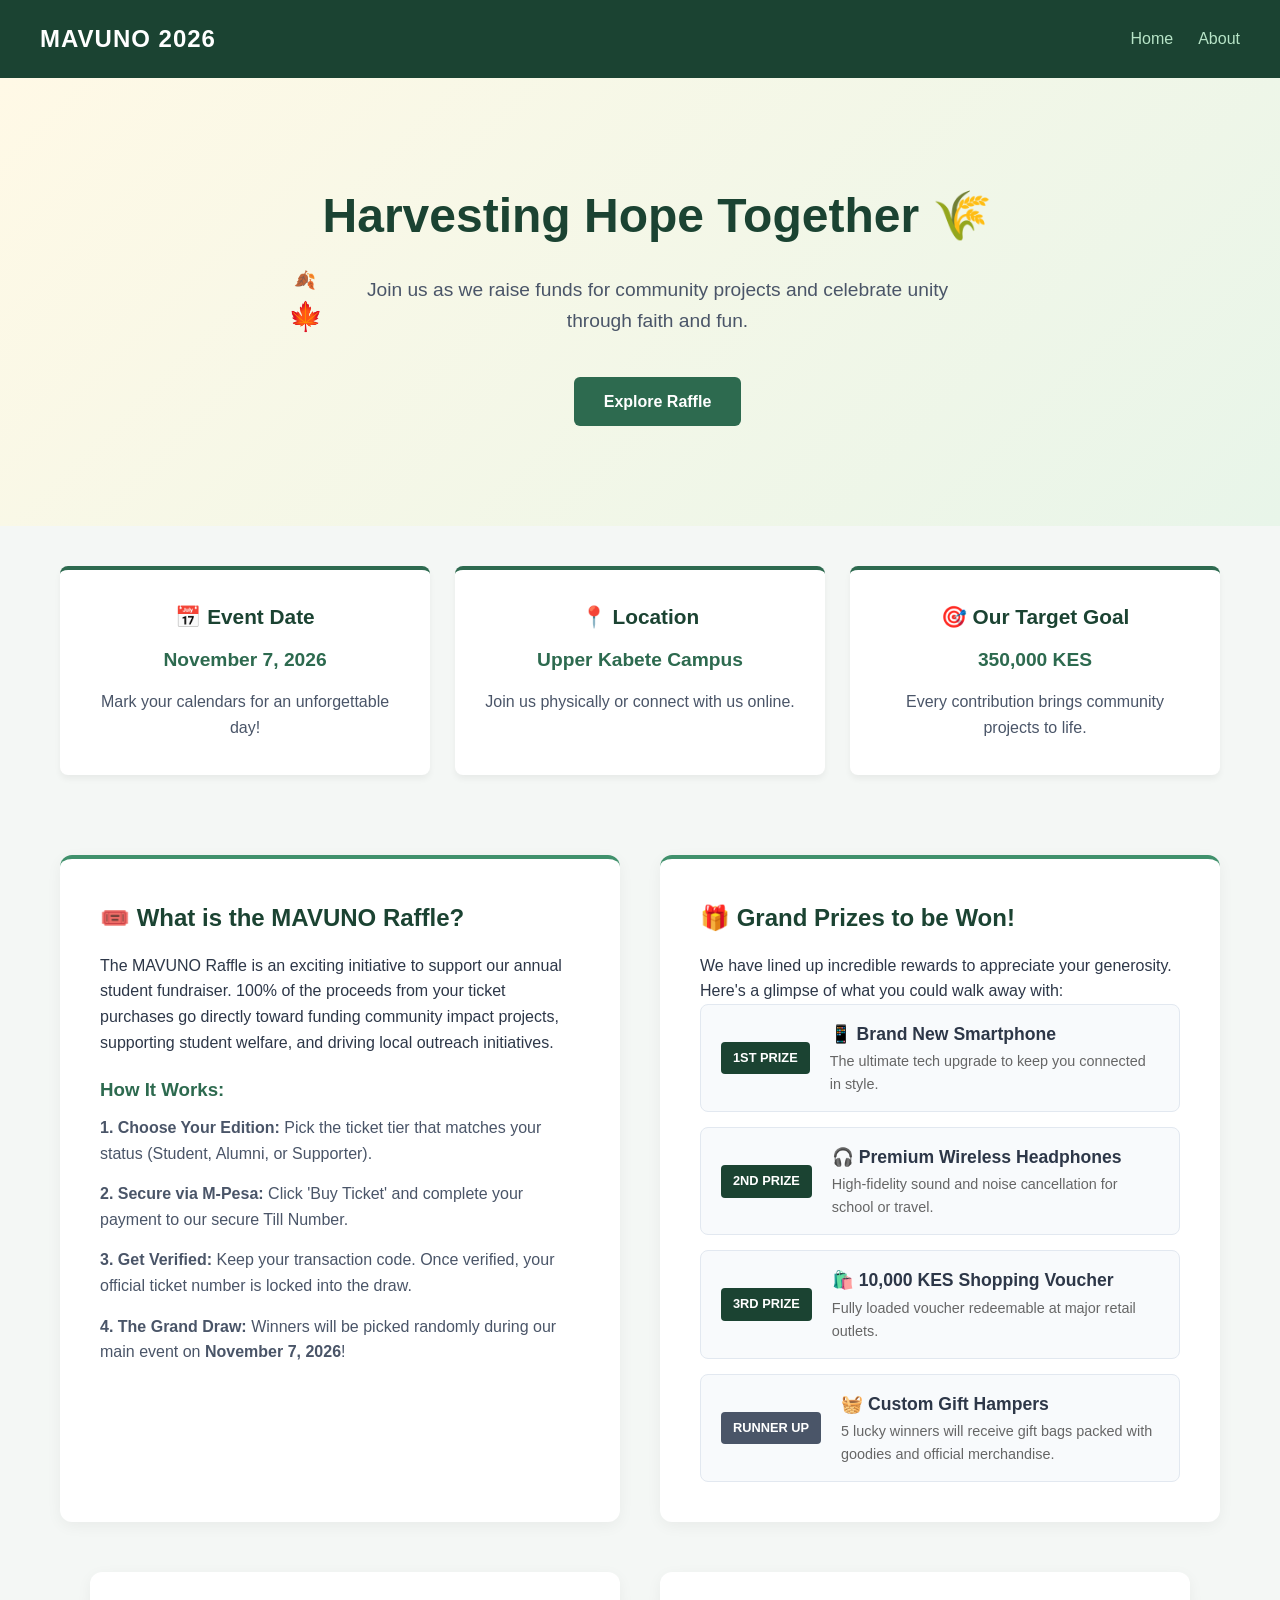
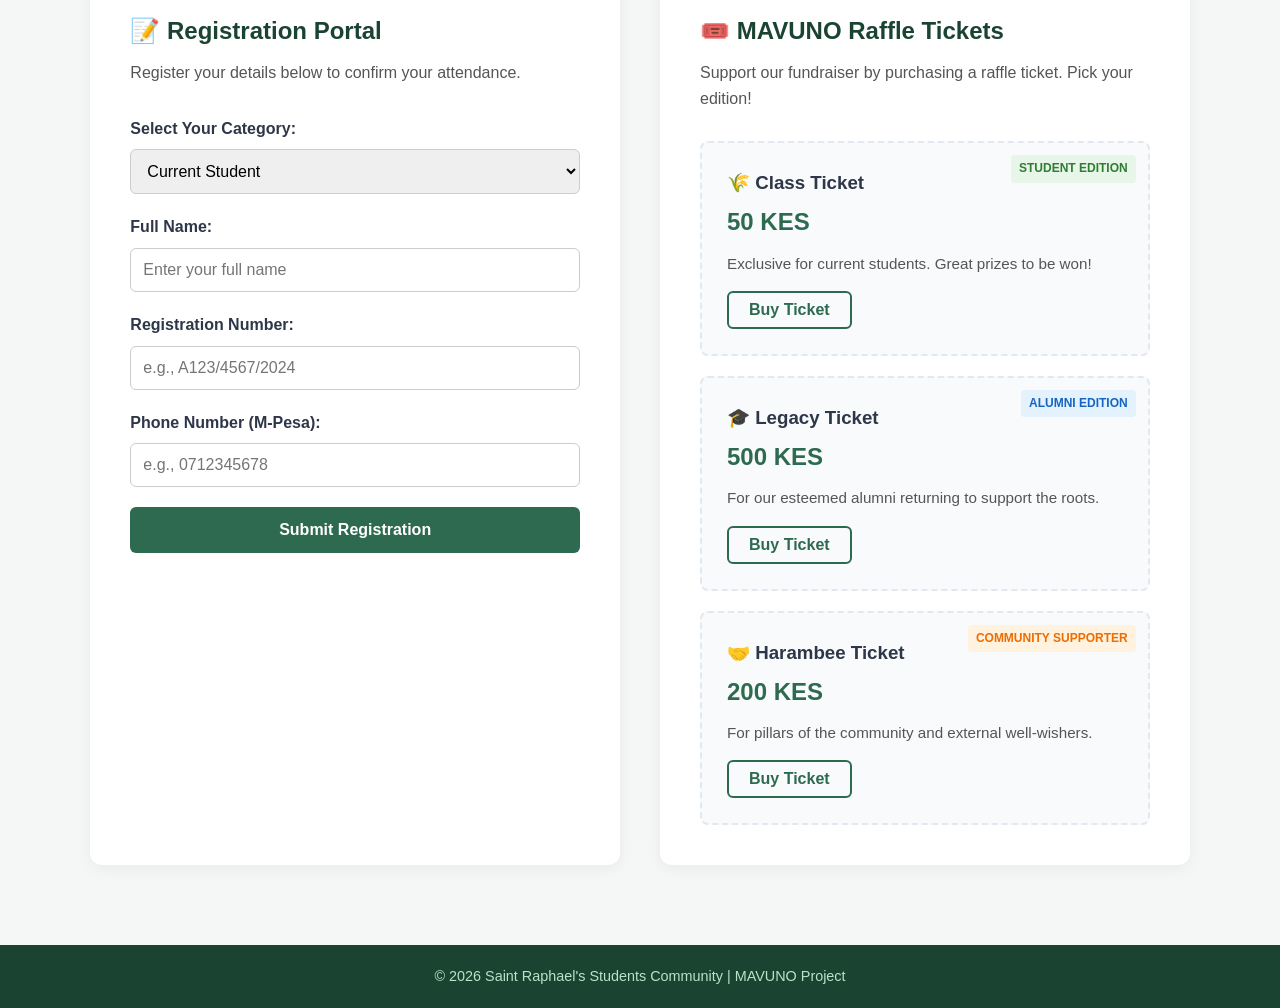
==== index.html @ 83f935a0 "Add files via upload" ====
<!DOCTYPE html>
<html lang="en">
<head>
    <meta charset="UTF-8">
    <meta name="viewport" content="width=device-width, initial-scale=1.0">
    <title>MAVUNO Fundraiser 2026</title>
    
    <style>
        * {
            margin: 0;
            padding: 0;
            box-sizing: border-box;
        }

        body {
            font-family: 'Segoe UI', Arial, sans-serif;
            background-color: #f4f7f5;
            color: #2d3748;
            line-height: 1.6;
            display: flex;
            flex-direction: column;
            min-height: 100vh;
        }

        header {
            background-color: #1b4332; /* Deep Forest Green */
            padding: 20px;
            box-shadow: 0 2px 10px rgba(0, 0, 0, 0.1);
        }

        .nav-container {
            max-width: 1200px;
            margin: 0 auto;
            display: flex;
            justify-content: space-between;
            align-items: center;
        }

        .logo {
            color: #ffffff;
            font-size: 1.5rem;
            font-weight: 700;
            letter-spacing: 1px;
        }

        nav ul {
            display: flex;
            list-style: none;
            gap: 25px;
        }

        nav ul li a {
            color: #b7e4c7;
            text-decoration: none;
            font-weight: 500;
        }

        nav ul li a:hover {
            color: #ffffff;
        }

        .hero {
            flex: 1;
            display: flex;
            align-items: center;
            justify-content: center;
            text-align: center;
            padding: 100px 20px;
            position: relative;
            background: linear-gradient(135deg, #fff9e6 0%, #e8f5e9 100%);
}
        
        @keyframes gradientMove {
    0% {
        background-position: 0% 50%;
    }
    50% {
        background-position: 100% 50%;
    }
    100% {
        background-position: 0% 50%;
    }
}

        .hero-content h1 {
            font-size: 3rem;
            color: #1b4332;
            margin-bottom: 20px;
            font-weight: 800;
        }

        .hero-content p {
            font-size: 1.2rem;
            color: #4a5568;
            max-width: 650px;
            margin: 0 auto 40px auto;
        }

        .btn {
            display: inline-block;
            padding: 12px 30px;
            font-size: 1rem;
            font-weight: 600;
            text-decoration: none;
            border-radius: 6px;
            background-color: #2d6a4f;
            color: #ffffff;
            transition: all 0.3s ease;
        }

        .btn:hover {
            background-color: #1b4332;
            transform: translateY(-2px);
        }

        footer {
            background-color: #1b4332;
            color: #b7e4c7;
            text-align: center;
            padding: 20px;
            font-size: 0.9rem;
        }
        /* ==========================================================================
           Event Info Grid Styling
           ========================================================================== */
        .info-grid {
            max-width: 1200px;
            margin: 40px auto 80px auto;
            display: grid;
            grid-template-columns: repeat(auto-fit, minmax(280px, 1fr));
            gap: 25px;
            padding: 0 20px;
        }

        .card {
            background-color: #ffffff;
            padding: 30px;
            border-radius: 8px;
            box-shadow: 0 4px 6px rgba(0, 0, 0, 0.05);
            text-align: center;
            border-top: 4px solid #2d6a4f;
            transition: transform 0.3s ease;
        }

        .card:hover {
            transform: translateY(-5px);
        }

        .card h3 {
            color: #1b4332;
            margin-bottom: 12px;
            font-size: 1.3rem;
        }

        .card p {
            color: #4a5568;
            font-size: 1rem;
            margin-bottom: 5px;
        }

        .card p strong {
            color: #2d6a4f;
            font-size: 1.2rem;
            display: inline-block;
            margin-bottom: 8px;
        }
        /* ==========================================================================
           1. Raffle Explainer & Prizes Section Styling
           ========================================================================== */
        .raffle-explainer-container {
            max-width: 1200px;
            margin: 0 auto 50px auto;
            padding: 0 20px;
            display: flex;
            flex-direction: row;
            gap: 40px;
            flex-wrap: wrap;
        }

        .explainer-text-box, .prizes-box {
            background-color: #ffffff;
            padding: 40px;
            border-radius: 12px;
            box-shadow: 0 4px 15px rgba(0,0,0,0.05);
            flex: 1;
            min-width: 320px;
            border-top: 4px solid #40916c;
        }

        .explainer-text-box h2, .prizes-box h2 {
            color: #1b4332;
            margin-bottom: 15px;
        }

        .explainer-text-box h3 {
            color: #2d6a4f;
            margin-top: 20px;
            margin-bottom: 10px;
        }

        .explainer-steps {
            list-style: none;
            padding: 0;
        }

        .explainer-steps li {
            margin-bottom: 15px;
            color: #4a5568;
            line-height: 1.6;
        }

        .prize-list {
            display: flex;
            flex-direction: column;
            gap: 15px;
        }

        .prize-item {
            display: flex;
            align-items: center;
            gap: 20px;
            background-color: #f8fafc;
            padding: 15px 20px;
            border-radius: 8px;
            border: 1px solid #e2e8f0;
        }

        .prize-badge {
            background-color: #1b4332;
            color: white;
            font-size: 0.8rem;
            font-weight: bold;
            padding: 6px 12px;
            border-radius: 4px;
            text-transform: uppercase;
            white-space: nowrap;
        }

        .prize-badge.runner-up {
            background-color: #4a5568;
        }

        .prize-details h4 {
            color: #2d3748;
            margin-bottom: 2px;
            font-size: 1.1rem;
        }

        .prize-details p {
            color: #666;
            font-size: 0.9rem;
            margin: 0;
        }

        /* ==========================================================================
           2. Registration & Ticket Portal Layout
           ========================================================================== */
        .portal-container {
            max-width: 1200px;
            margin: 0 auto 80px auto;
            padding: 0 20px;
            display: flex;
            gap: 40px;
            flex-wrap: wrap;
        }

        .portal-form-box, .raffle-box {
            background-color: #ffffff;
            padding: 40px;
            border-radius: 12px;
            box-shadow: 0 4px 15px rgba(0, 0, 0, 0.05);
            flex: 1;
            min-width: 320px;
        }

        .portal-form-box h2, .raffle-box h2 {
            color: #1b4332;
            margin-bottom: 10px;
        }

        .portal-form-box p, .raffle-box p {
            color: #555;
            margin-bottom: 30px;
        }

        form label {
            display: block;
            margin-bottom: 8px;
            font-weight: 600;
            color: #2d3748;
        }

        form input, form select {
            width: 100%;
            padding: 12px;
            margin-bottom: 20px;
            border: 1px solid #ccc;
            border-radius: 6px;
            font-size: 1rem;
        }

        .btn-submit {
            background-color: #2d6a4f;
            color: white;
            border: none;
            width: 100%;
            cursor: pointer;
            font-weight: 600;
            padding: 14px;
            border-radius: 6px;
            transition: background 0.3s;
        }

        .btn-submit:hover {
            background-color: #1b4332;
        }

        /* Ticket Cards */
        .ticket-cards-container {
            display: flex;
            flex-direction: column;
            gap: 20px;
        }

        .ticket-card {
            position: relative;
            border: 2px dashed #e2e8f0;
            padding: 25px;
            border-radius: 8px;
            background-color: #f8fafc;
            overflow: hidden;
        }

        .ticket-tag {
            position: absolute;
            top: 12px;
            right: 12px;
            font-size: 0.75rem;
            font-weight: bold;
            text-transform: uppercase;
            padding: 4px 8px;
            border-radius: 4px;
        }

        .student-tkt .ticket-tag { background-color: #e8f5e9; color: #2e7d32; }
        .alumni-tkt .ticket-tag { background-color: #e3f2fd; color: #1565c0; }
        .community-tkt .ticket-tag { background-color: #fff3e0; color: #ef6c00; }

        .ticket-card h3 { margin-bottom: 5px; color: #2d3748; }
        .ticket-card .price { font-size: 1.5rem; font-weight: bold; color: #2d6a4f; margin-bottom: 10px; }
        .ticket-card p { margin-bottom: 15px; font-size: 0.95rem; }

        .btn-buy {
            background-color: transparent;
            border: 2px solid #2d6a4f;
            color: #2d6a4f;
            padding: 8px 20px;
            border-radius: 6px;
            cursor: pointer;
            font-weight: 600;
            transition: all 0.3s;
        }

        .btn-buy:hover {
            background-color: #2d6a4f;
            color: white;
        }

        /* Modal Pop-up Shadow */
        .modal {
            display: none;
            position: fixed;
            top: 0; left: 0; width: 100%; height: 100%;
            background-color: rgba(0,0,0,0.5);
            justify-content: center;
            align-items: center;
            z-index: 1000;
        }

        .modal-content {
            background-color: white;
            padding: 40px;
            border-radius: 12px;
            max-width: 450px;
            width: 90%;
            position: relative;
            text-align: center;
            box-shadow: 0 4px 25px rgba(0,0,0,0.15);
        }

        .close-btn {
            position: absolute;
            top: 15px; right: 20px;
            font-size: 1.8rem;
            cursor: pointer;
            color: #aaa;
        }

        .close-btn:hover { color: #333; }

        .till-box {
            background-color: #f1f8f5;
            border: 2px solid #2d6a4f;
            padding: 20px;
            border-radius: 8px;
            margin: 20px 0;
        }

        .till-box h2 { color: #2d6a4f; font-size: 2rem; margin: 5px 0; letter-spacing: 1px; }
    </style>
</head>
<body>

    <header>
        <div class="nav-container">
            <div class="logo">MAVUNO 2026</div>
            <nav>
                <ul>
                    <li><a href="#">Home</a></li>
                    <li><a href="#">About</a></li>
                </ul>
            </nav>
        </div>
    </header>

    <section class="hero">
        <div class="falling-container" id="fallingContainer"></div>
        <div class="hero-content">
            <h1>Harvesting Hope Together 🌾</h1>
            <p>Join us as we raise funds for community projects and celebrate unity through faith and fun.</p>
            <a href="#raffle-hub" class="btn">Explore Raffle</a>
        </div>
    </section>
    <section class="info-grid">
        <div class="card">
            <h3>📅 Event Date</h3>
            <p><strong>November 7, 2026</strong></p>
            <p>Mark your calendars for an unforgettable day!</p>
        </div>
        <div class="card">
            <h3>📍 Location</h3>
            <p><strong>Upper Kabete Campus</strong></p>
            <p>Join us physically or connect with us online.</p>
        </div>
        <div class="card">
            <h3>🎯 Our Target Goal</h3>
            <p><strong>350,000 KES</strong></p>
            <p>Every contribution brings community projects to life.</p>
        </div>
    </section>
    <section class="raffle-explainer-container" id="raffle-hub">
        
        <div class="explainer-text-box">
            <h2>🎟️ What is the MAVUNO Raffle?</h2>
            <p>The MAVUNO Raffle is an exciting initiative to support our annual student fundraiser. 100% of the proceeds from your ticket purchases go directly toward funding community impact projects, supporting student welfare, and driving local outreach initiatives.</p>
            
            <h3>How It Works:</h3>
            <ul class="explainer-steps">
                <li><strong>1. Choose Your Edition:</strong> Pick the ticket tier that matches your status (Student, Alumni, or Supporter).</li>
                <li><strong>2. Secure via M-Pesa:</strong> Click 'Buy Ticket' and complete your payment to our secure Till Number.</li>
                <li><strong>3. Get Verified:</strong> Keep your transaction code. Once verified, your official ticket number is locked into the draw.</li>
                <li><strong>4. The Grand Draw:</strong> Winners will be picked randomly during our main event on <strong>November 7, 2026</strong>!</li>
            </ul>
        </div>

        <div class="prizes-box">
            <h2>🎁 Grand Prizes to be Won!</h2>
            <p>We have lined up incredible rewards to appreciate your generosity. Here's a glimpse of what you could walk away with:</p>
            
            <div class="prize-list">
                <div class="prize-item">
                    <span class="prize-badge">1st Prize</span>
                    <div class="prize-details">
                        <h4>📱 Brand New Smartphone</h4>
                        <p>The ultimate tech upgrade to keep you connected in style.</p>
                    </div>
                </div>
                
                <div class="prize-item">
                    <span class="prize-badge">2nd Prize</span>
                    <div class="prize-details">
                        <h4>🎧 Premium Wireless Headphones</h4>
                        <p>High-fidelity sound and noise cancellation for school or travel.</p>
                    </div>
                </div>

                <div class="prize-item">
                    <span class="prize-badge">3rd Prize</span>
                    <div class="prize-details">
                        <h4>🛍️ 10,000 KES Shopping Voucher</h4>
                        <p>Fully loaded voucher redeemable at major retail outlets.</p>
                    </div>
                </div>

                <div class="prize-item hampers">
                    <span class="prize-badge runner-up">Runner Up</span>
                    <div class="prize-details">
                        <h4>🧺 Custom Gift Hampers</h4>
                        <p>5 lucky winners will receive gift bags packed with goodies and official merchandise.</p>
                    </div>
                </div>
            </div>
        </div>

    </section>
    <section class="portal-container">
        
        <div class="portal-form-box">
            <h2>📝 Registration Portal</h2>
            <p>Register your details below to confirm your attendance.</p>
            
            <form id="registrationForm" onsubmit="event.preventDefault();">
                <label for="role">Select Your Category:</label>
                <select id="role" onchange="toggleFormFields()">
                    <option value="student">Current Student</option>
                    <option value="alumni">Alumni</option>
                    <option value="guest">Guest / Supporter</option>
                </select>

                <label for="fullName">Full Name:</label>
                <input type="text" id="fullName" placeholder="Enter your full name" required>

                <div id="dynamicField">
                    <label for="regNumber">Registration Number:</label>
                    <input type="text" id="regNumber" placeholder="e.g., A123/4567/2024" required>
                </div>

                <label for="phoneNumber">Phone Number (M-Pesa):</label>
                <input type="tel" id="phoneNumber" placeholder="e.g., 0712345678" required>

                <button type="submit" class="btn btn-submit" onclick="alert('Registration details saved locally!')">Submit Registration</button>
            </form>
        </div>

        <div class="raffle-box">
            <h2>🎟️ MAVUNO Raffle Tickets</h2>
            <p>Support our fundraiser by purchasing a raffle ticket. Pick your edition!</p>
            
            <div class="ticket-cards-container">
                <div class="ticket-card student-tkt">
                    <div class="ticket-tag">Student Edition</div>
                    <h3>🌾 Class Ticket</h3>
                    <p class="price">50 KES</p>
                    <p>Exclusive for current students. Great prizes to be won!</p>
                    <button class="btn btn-buy" onclick="openPaymentModal('Student Edition', '50')">Buy Ticket</button>
                </div>

                <div class="ticket-card alumni-tkt">
                    <div class="ticket-tag">Alumni Edition</div>
                    <h3>🎓 Legacy Ticket</h3>
                    <p class="price">500 KES</p>
                    <p>For our esteemed alumni returning to support the roots.</p>
                    <button class="btn btn-buy" onclick="openPaymentModal('Alumni Edition', '200')">Buy Ticket</button>
                </div>

                <div class="ticket-card community-tkt">
                    <div class="ticket-tag">Community Supporter</div>
                    <h3>🤝 Harambee Ticket</h3>
                    <p class="price">200 KES</p>
                    <p>For pillars of the community and external well-wishers.</p>
                    <button class="btn btn-buy" onclick="openPaymentModal('Community Supporter', '500')">Buy Ticket</button>
                </div>
            </div>
        </div>

    </section>

    <div id="paymentModal" class="modal">
        <div class="modal-content">
            <span class="close-btn" onclick="closeModal()">&times;</span>
            <h3 id="modalTicketTitle">Buy Raffle Ticket</h3>
            <p>To purchase, please use the M-Pesa Till details below:</p>
            
            <div class="till-box">
                <p>Buy Goods Till Number:</p>
                <h2>💥 123 456 789</h2>
                <p>Amount: <strong id="modalTicketPrice">0</strong> KES</p>
            </div>
            
            <p style="font-size: 0.9rem; color: #666; margin-top: 15px;">
                After paying, wait for verification. Your digital raffle ticket will be sent upon confirmation.
            </p>
            <button class="btn btn-submit" style="margin-top: 15px; width: 100%;" onclick="alert('Payment submitted for verification!')">I Have Paid</button>
        </div>
    </div>
    <script>
        // 1. Changes form inputs depending on who is registering
        function toggleFormFields() {
            const role = document.getElementById('role').value;
            const dynamicField = document.getElementById('dynamicField');
            
            if (role === 'student') {
                dynamicField.innerHTML = `
                    <label for="regNumber">Registration Number:</label>
                    <input type="text" id="regNumber" placeholder="e.g., A123/4567/2024" required>
                `;
            } else if (role === 'alumni') {
                dynamicField.innerHTML = `
                    <label for="regNumber">Year of Graduation / Exit:</label>
                    <input type="text" id="regNumber" placeholder="e.g., Class of 2024" required>
                `;
            } else {
                // If it's a Guest, completely remove the tracking box
                dynamicField.innerHTML = '';
            }
        }

        // 2. Control Modal Windows for Mpesa checkout
        function openPaymentModal(ticketName, price) {
            document.getElementById('modalTicketTitle').innerText = `Buy ${ticketName}`;
            document.getElementById('modalTicketPrice').innerText = price;
            document.getElementById('paymentModal').style.display = 'flex';
        }

        function closeModal() {
            document.getElementById('paymentModal').style.display = 'none';
        }

        // Close window if user clicks background shadow
        window.onclick = function(event) {
            const modal = document.getElementById('paymentModal');
            if (event.target == modal) {
                modal.style.display = 'none';
            }
        }
    </script>

    <footer>
        <p>&copy; 2026 Saint Raphael's Students Community | MAVUNO Project</p>
    </footer><script>
    const container = document.getElementById('fallingContainer');
    const symbols = ['🍂', '🍁', '🍃']; 

    function createLeaf() {
        const leaf = document.createElement('div');
        leaf.classList.add('leaf');
        leaf.innerText = symbols[Math.floor(Math.random() * symbols.length)];
        leaf.style.left = Math.random() * 100 + '%';
        
        const duration = Math.random() * 6 + 6;
        leaf.style.animationDuration = duration + 's';
        leaf.style.fontSize = Math.random() * 15 + 15 + 'px';
        
        container.appendChild(leaf);
        
        setTimeout(() => {
            leaf.remove();
        }, duration * 1000);
    }

    setInterval(createLeaf, 800);
</script>


</body>
</html>
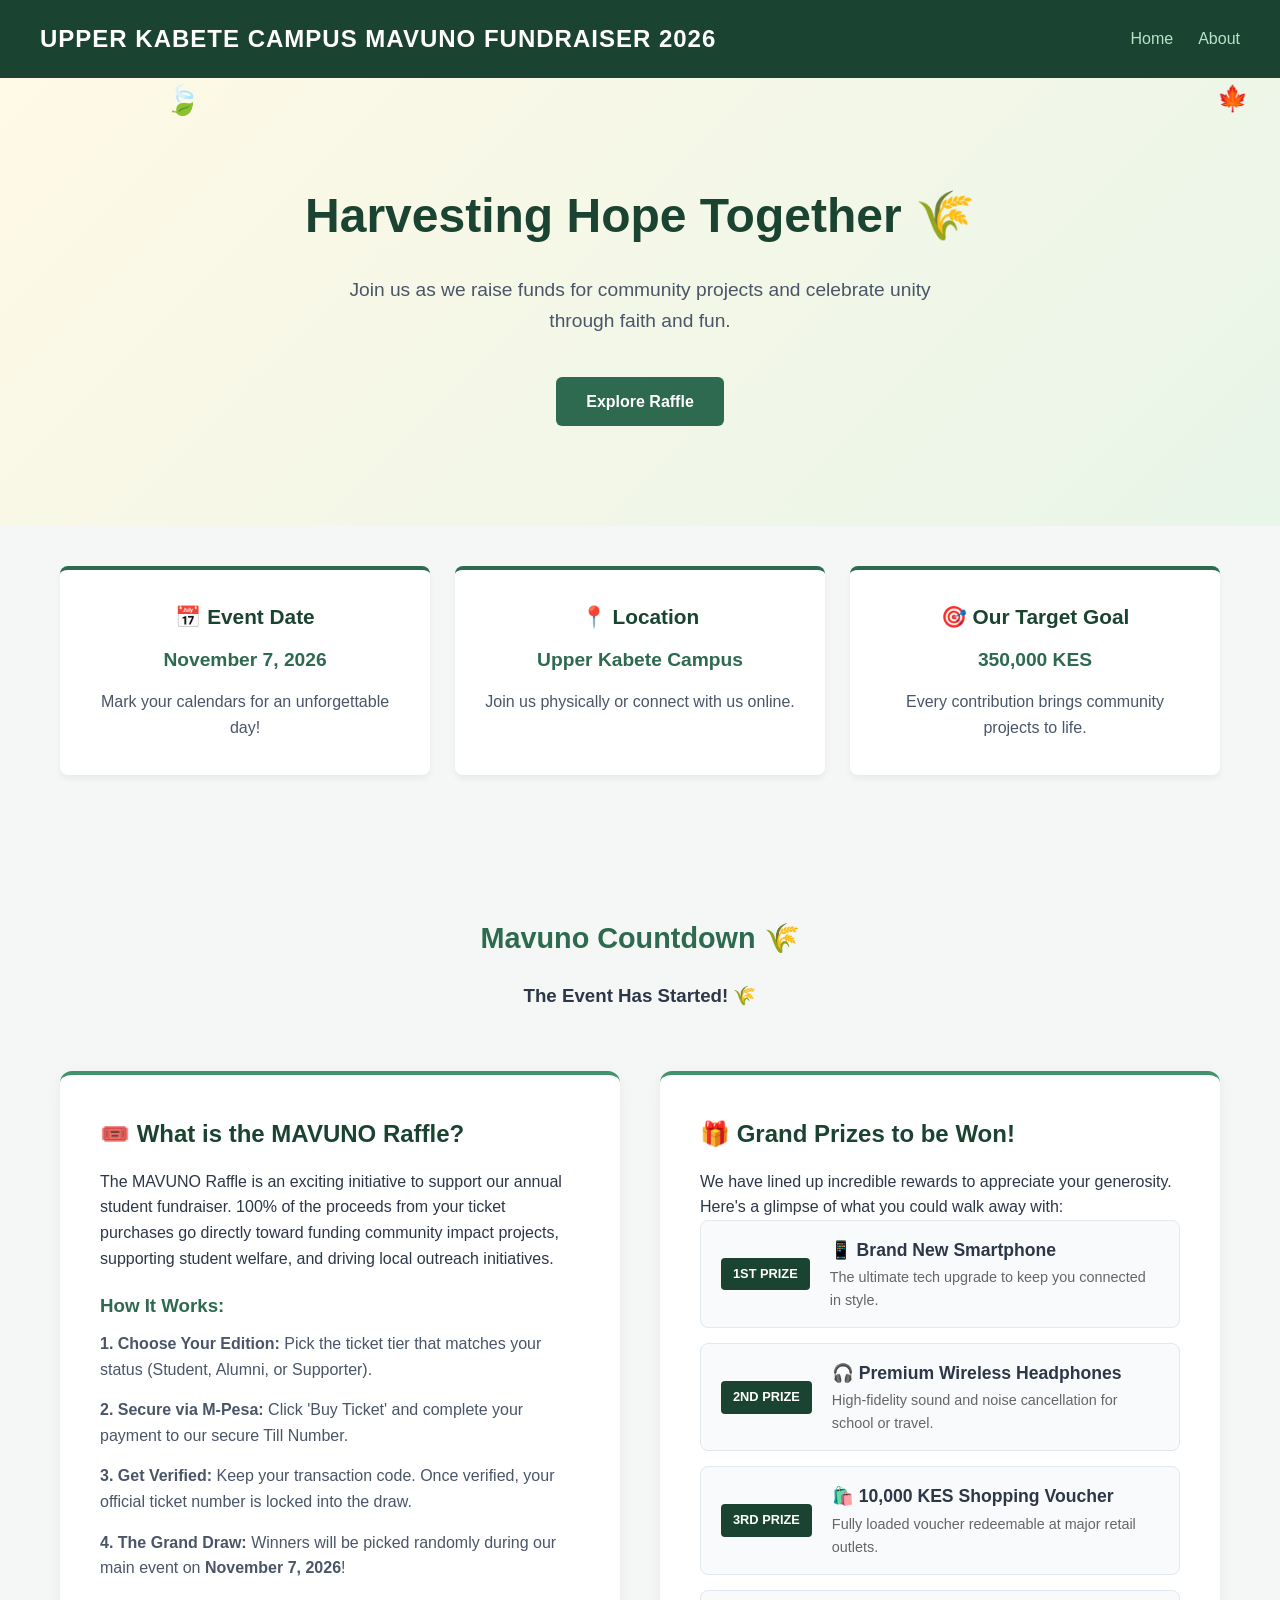
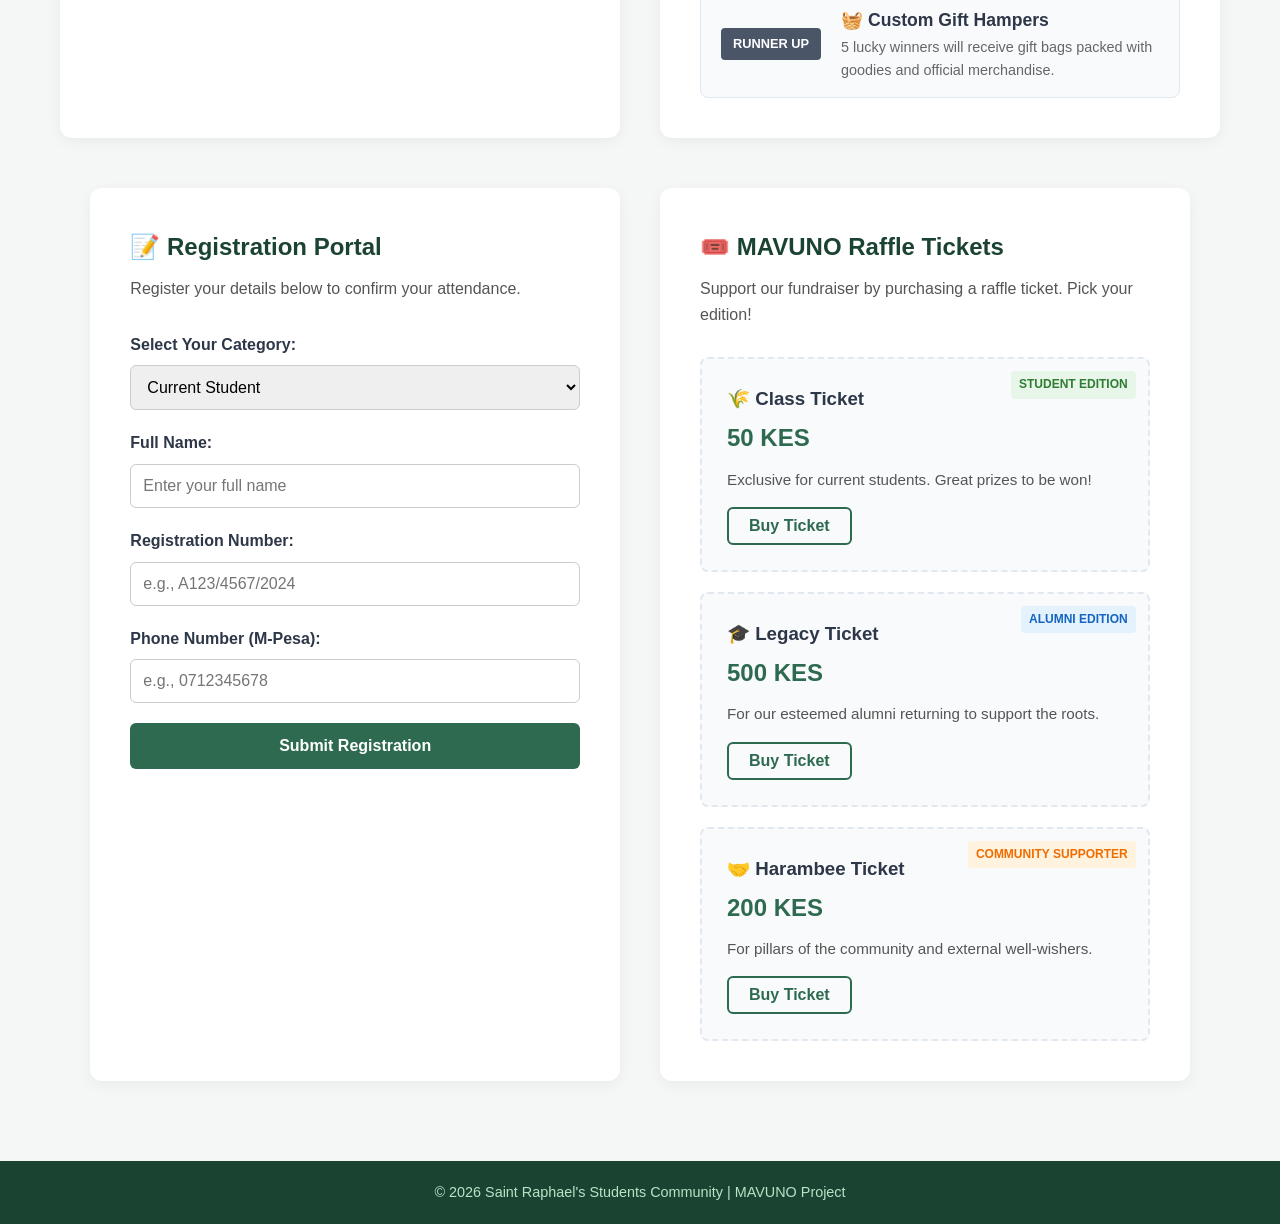
==== commit c4e7e3cc: "Add files via upload" ====
--- a/index.html
+++ b/index.html
@@ -69,18 +69,48 @@
             position: relative;
             background: linear-gradient(135deg, #fff9e6 0%, #e8f5e9 100%);
 }
-        
-        @keyframes gradientMove {
+/* Container for the falling objects */
+.falling-container {
+    position: absolute;
+    top: 0;
+    left: 0;
+    width: 100%;
+    height: 100%;
+    overflow: hidden;
+    z-index: 1; /* Keeps them behind your text and buttons */
+    pointer-events: none; /* Makes sure you can still click your buttons */
+}
+
+/* Individual falling object style */
+.leaf {
+    position: absolute;
+    display: block;
+    font-size: 24px; /* Size of the objects */
+    user-select: none;
+    pointer-events: none;
+    animation: fall linear infinite;
+}
+
+/* The physics engine: falling down while gently swaying left to right */
+@keyframes fall {
     0% {
-        background-position: 0% 50%;
+        top: -10%;
+        transform: translateX(0) rotate(0deg);
+        opacity: 0;
     }
-    50% {
-        background-position: 100% 50%;
+    10% {
+        opacity: 0.8;
+    }
+    90% {
+        opacity: 0.8;
     }
     100% {
-        background-position: 0% 50%;
+        top: 110%;
+        transform: translateX(100px) rotate(360deg);
+        opacity: 0;
     }
 }
+
 
         .hero-content h1 {
             font-size: 3rem;
@@ -130,7 +160,51 @@
             grid-template-columns: repeat(auto-fit, minmax(280px, 1fr));
             gap: 25px;
             padding: 0 20px;
-        }
+        }/* Countdown Timer Section Style */
+.countdown-container {
+    text-align: center;
+    margin: 40px auto;
+    padding: 20px;
+}
+
+.countdown-container h2 {
+    color: #2d6a4f; /* Matches your card top border green */
+    font-size: 1.8rem;
+    margin-bottom: 20px;
+}
+
+.countdown-display {
+    display: flex;
+    justify-content: center;
+    gap: 15px;
+}
+
+.time-box {
+    background-color: #ffffff;
+    padding: 15px 20px;
+    border-radius: 8px;
+    min-width: 80px;
+    box-shadow: 0 4px 6px rgba(0, 0, 0, 0.05);
+    border: 1px solid #e8f5e9;
+    text-align: center;
+}
+
+.time-box span {
+    display: block;
+    font-size: 2.2rem;
+    font-weight: bold;
+    color: #2d6a4f;
+}
+
+.time-box small {
+    color: #666;
+    text-transform: uppercase;
+    font-size: 0.75rem;
+    letter-spacing: 1px;
+    display: block;
+    margin-top: 5px;
+}
+
 
         .card {
             background-color: #ffffff;
@@ -413,7 +487,7 @@
 
     <header>
         <div class="nav-container">
-            <div class="logo">MAVUNO 2026</div>
+            <div class="logo">UPPER KABETE CAMPUS MAVUNO FUNDRAISER 2026</div>
             <nav>
                 <ul>
                     <li><a href="#">Home</a></li>
@@ -425,6 +499,7 @@
 
     <section class="hero">
         <div class="falling-container" id="fallingContainer"></div>
+
         <div class="hero-content">
             <h1>Harvesting Hope Together 🌾</h1>
             <p>Join us as we raise funds for community projects and celebrate unity through faith and fun.</p>
@@ -448,6 +523,28 @@
             <p>Every contribution brings community projects to life.</p>
         </div>
     </section>
+    <!-- Countdown Display Layout -->
+<div class="countdown-container">
+    <h2>Mavuno Countdown 🌾</h2>
+    <div class="countdown-display">
+        <div class="time-box">
+            <span id="days">00</span>
+            <small>Days</small>
+        </div>
+        <div class="time-box">
+            <span id="hours">00</span>
+            <small>Hours</small>
+        </div>
+        <div class="time-box">
+            <span id="minutes">00</span>
+            <small>Minutes</small>
+        </div>
+        <div class="time-box">
+            <span id="seconds">00</span>
+            <small>Seconds</small>
+        </div>
+    </div>
+</div>
     <section class="raffle-explainer-container" id="raffle-hub">
         
         <div class="explainer-text-box">
@@ -651,6 +748,33 @@
     setInterval(createLeaf, 800);
 </script>
 
+<script>
+    // Target Event Date: November 7, 2026
+    const targetDate = new Date("Nov 7, 2026 00:00:00").getTime();
+
+    const updateTimer = setInterval(function() {
+        const now = new Date().getTime();
+        const difference = targetDate - now;
+
+        // Calculations for days, hours, minutes, and seconds
+        const d = Math.floor(difference / (1000 * 60 * 60 * 24));
+        const h = Math.floor((difference % (1000 * 60 * 60 * 24)) / (1000 * 60 * 60));
+        const m = Math.floor((difference % (1000 * 60 * 60)) / (1000 * 60));
+        const s = Math.floor((difference % (1000 * 60)) / 1000);
+
+        // Update HTML elements with clean leading zeros
+        document.getElementById("days").innerText = d < 10 ? "0" + d : d;
+        document.getElementById("hours").innerText = h < 10 ? "0" + h : h;
+        document.getElementById("minutes").innerText = m < 10 ? "0" + m : m;
+        document.getElementById("seconds").innerText = s < 10 ? "0" + s : s;
+
+        // Message when the countdown completes
+        if (difference < 0) {
+            clearInterval(updateTimer);
+            document.querySelector(".countdown-display").innerHTML = "<h3>The Event Has Started! 🌾</h3>";
+        }
+    }, 1000);
+</script>
 
 </body>
 </html>
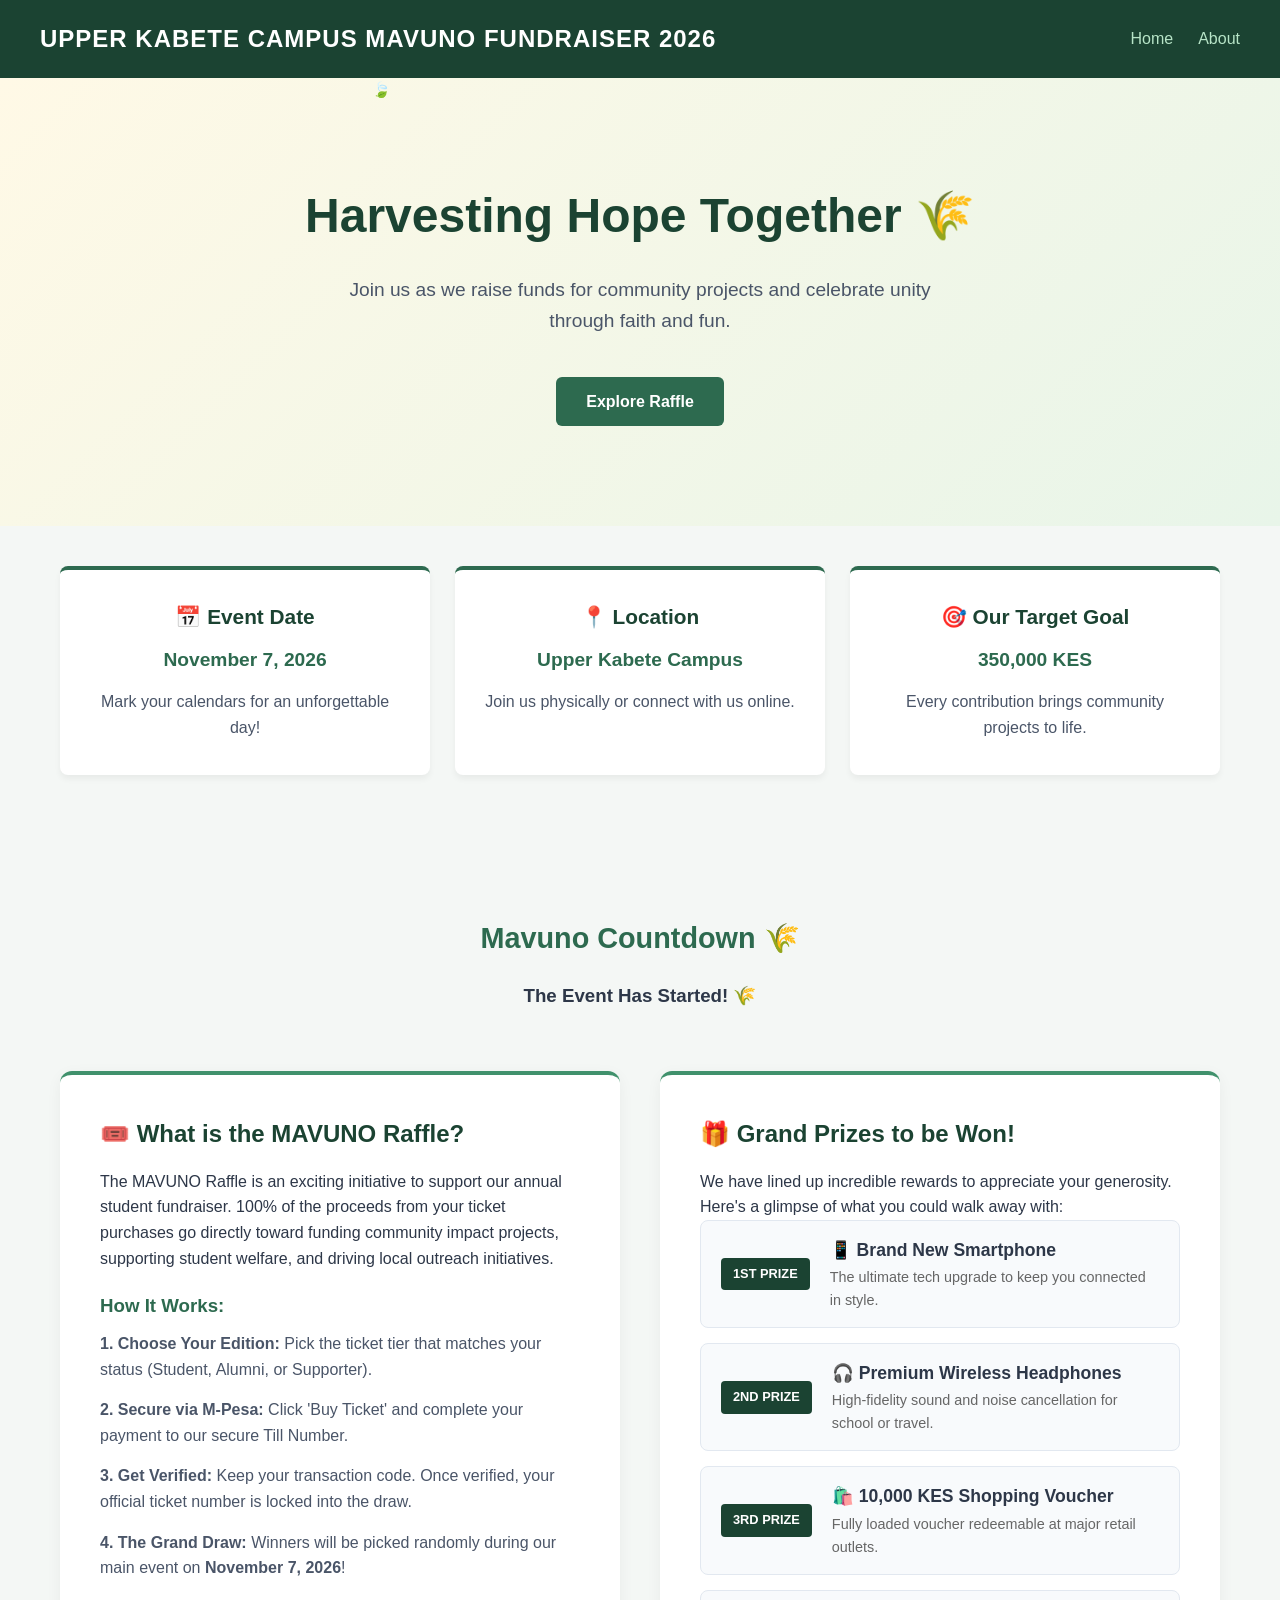
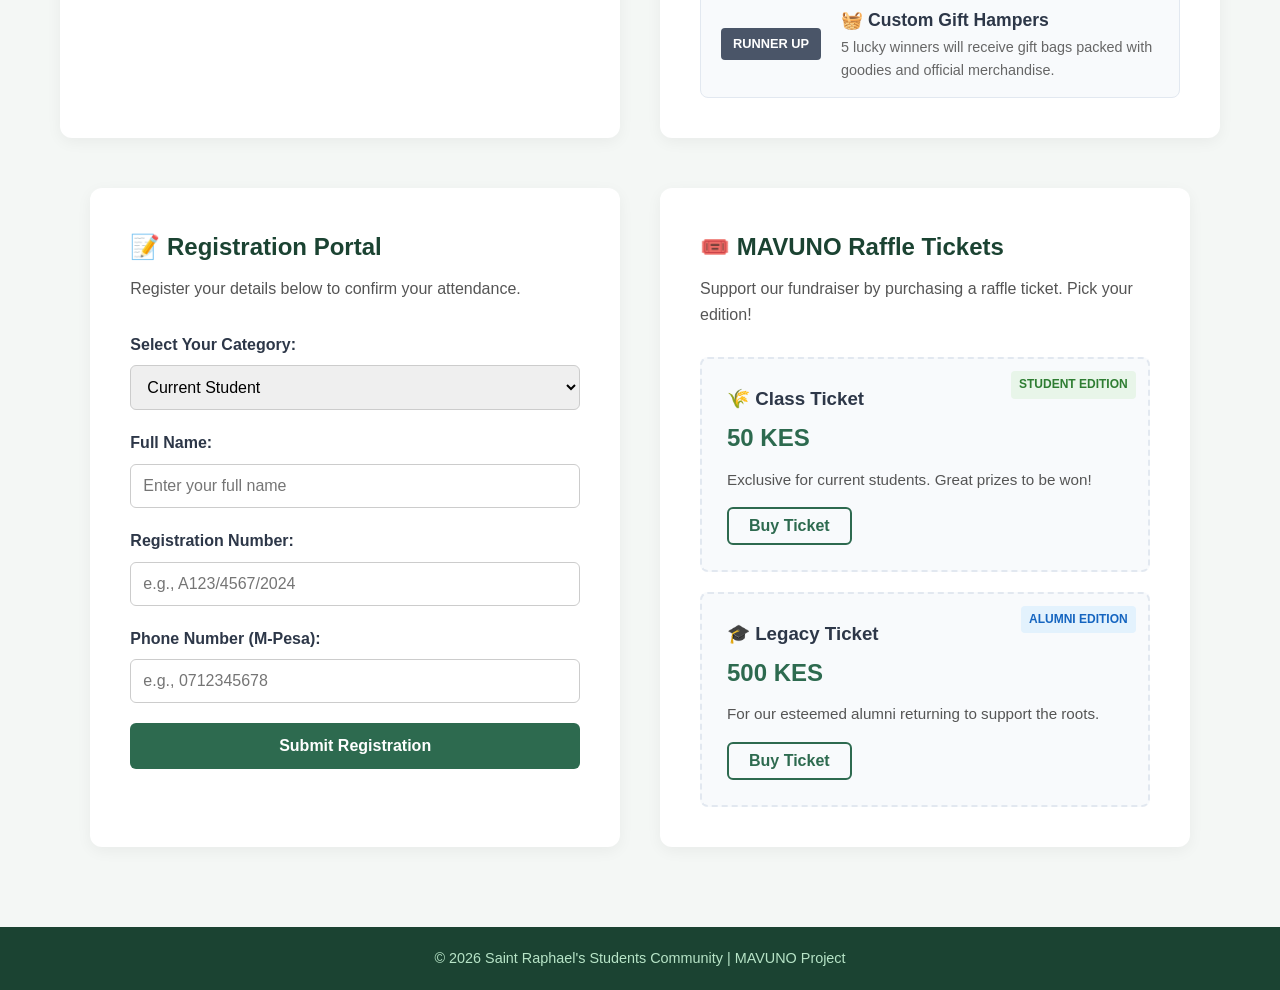
==== commit 393eee67: "Update print statement from 'Hello' to 'Goodbye'" ====
--- a/index.html
+++ b/index.html
@@ -649,16 +649,6 @@
                     <p>For our esteemed alumni returning to support the roots.</p>
                     <button class="btn btn-buy" onclick="openPaymentModal('Alumni Edition', '200')">Buy Ticket</button>
                 </div>
-
-                <div class="ticket-card community-tkt">
-                    <div class="ticket-tag">Community Supporter</div>
-                    <h3>🤝 Harambee Ticket</h3>
-                    <p class="price">200 KES</p>
-                    <p>For pillars of the community and external well-wishers.</p>
-                    <button class="btn btn-buy" onclick="openPaymentModal('Community Supporter', '500')">Buy Ticket</button>
-                </div>
-            </div>
-        </div>
 
     </section>
 
@@ -777,4 +767,4 @@
 </script>
 
 </body>
-</html>+</html>
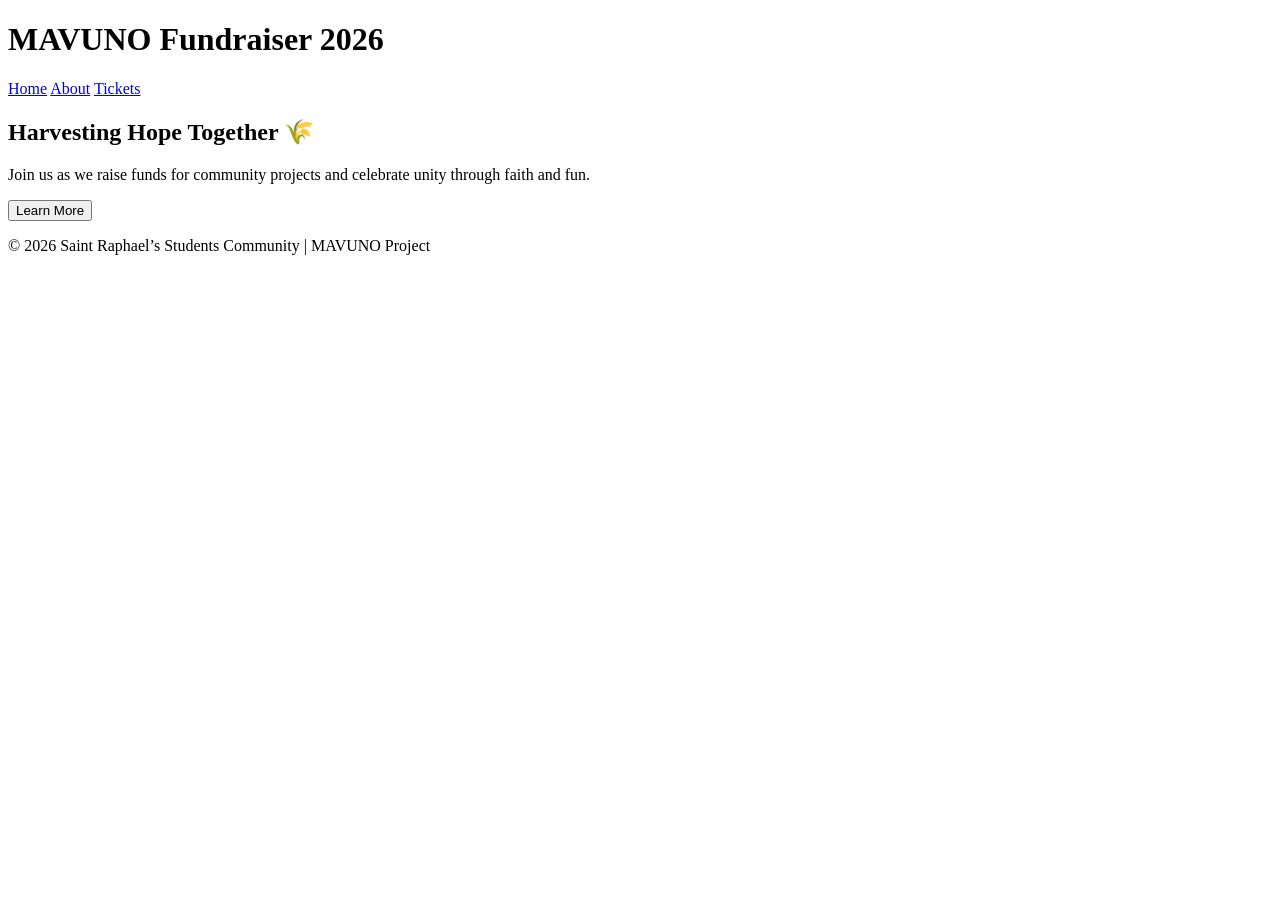
==== commit 4aff4d48: "Add files via upload" ====
--- a/index.html
+++ b/index.html
@@ -1,770 +1,30 @@
 <!DOCTYPE html>
 <html lang="en">
 <head>
-    <meta charset="UTF-8">
-    <meta name="viewport" content="width=device-width, initial-scale=1.0">
-    <title>MAVUNO Fundraiser 2026</title>
-    
-    <style>
-        * {
-            margin: 0;
-            padding: 0;
-            box-sizing: border-box;
-        }
-
-        body {
-            font-family: 'Segoe UI', Arial, sans-serif;
-            background-color: #f4f7f5;
-            color: #2d3748;
-            line-height: 1.6;
-            display: flex;
-            flex-direction: column;
-            min-height: 100vh;
-        }
-
-        header {
-            background-color: #1b4332; /* Deep Forest Green */
-            padding: 20px;
-            box-shadow: 0 2px 10px rgba(0, 0, 0, 0.1);
-        }
-
-        .nav-container {
-            max-width: 1200px;
-            margin: 0 auto;
-            display: flex;
-            justify-content: space-between;
-            align-items: center;
-        }
-
-        .logo {
-            color: #ffffff;
-            font-size: 1.5rem;
-            font-weight: 700;
-            letter-spacing: 1px;
-        }
-
-        nav ul {
-            display: flex;
-            list-style: none;
-            gap: 25px;
-        }
-
-        nav ul li a {
-            color: #b7e4c7;
-            text-decoration: none;
-            font-weight: 500;
-        }
-
-        nav ul li a:hover {
-            color: #ffffff;
-        }
-
-        .hero {
-            flex: 1;
-            display: flex;
-            align-items: center;
-            justify-content: center;
-            text-align: center;
-            padding: 100px 20px;
-            position: relative;
-            background: linear-gradient(135deg, #fff9e6 0%, #e8f5e9 100%);
-}
-/* Container for the falling objects */
-.falling-container {
-    position: absolute;
-    top: 0;
-    left: 0;
-    width: 100%;
-    height: 100%;
-    overflow: hidden;
-    z-index: 1; /* Keeps them behind your text and buttons */
-    pointer-events: none; /* Makes sure you can still click your buttons */
-}
-
-/* Individual falling object style */
-.leaf {
-    position: absolute;
-    display: block;
-    font-size: 24px; /* Size of the objects */
-    user-select: none;
-    pointer-events: none;
-    animation: fall linear infinite;
-}
-
-/* The physics engine: falling down while gently swaying left to right */
-@keyframes fall {
-    0% {
-        top: -10%;
-        transform: translateX(0) rotate(0deg);
-        opacity: 0;
-    }
-    10% {
-        opacity: 0.8;
-    }
-    90% {
-        opacity: 0.8;
-    }
-    100% {
-        top: 110%;
-        transform: translateX(100px) rotate(360deg);
-        opacity: 0;
-    }
-}
-
-
-        .hero-content h1 {
-            font-size: 3rem;
-            color: #1b4332;
-            margin-bottom: 20px;
-            font-weight: 800;
-        }
-
-        .hero-content p {
-            font-size: 1.2rem;
-            color: #4a5568;
-            max-width: 650px;
-            margin: 0 auto 40px auto;
-        }
-
-        .btn {
-            display: inline-block;
-            padding: 12px 30px;
-            font-size: 1rem;
-            font-weight: 600;
-            text-decoration: none;
-            border-radius: 6px;
-            background-color: #2d6a4f;
-            color: #ffffff;
-            transition: all 0.3s ease;
-        }
-
-        .btn:hover {
-            background-color: #1b4332;
-            transform: translateY(-2px);
-        }
-
-        footer {
-            background-color: #1b4332;
-            color: #b7e4c7;
-            text-align: center;
-            padding: 20px;
-            font-size: 0.9rem;
-        }
-        /* ==========================================================================
-           Event Info Grid Styling
-           ========================================================================== */
-        .info-grid {
-            max-width: 1200px;
-            margin: 40px auto 80px auto;
-            display: grid;
-            grid-template-columns: repeat(auto-fit, minmax(280px, 1fr));
-            gap: 25px;
-            padding: 0 20px;
-        }/* Countdown Timer Section Style */
-.countdown-container {
-    text-align: center;
-    margin: 40px auto;
-    padding: 20px;
-}
-
-.countdown-container h2 {
-    color: #2d6a4f; /* Matches your card top border green */
-    font-size: 1.8rem;
-    margin-bottom: 20px;
-}
-
-.countdown-display {
-    display: flex;
-    justify-content: center;
-    gap: 15px;
-}
-
-.time-box {
-    background-color: #ffffff;
-    padding: 15px 20px;
-    border-radius: 8px;
-    min-width: 80px;
-    box-shadow: 0 4px 6px rgba(0, 0, 0, 0.05);
-    border: 1px solid #e8f5e9;
-    text-align: center;
-}
-
-.time-box span {
-    display: block;
-    font-size: 2.2rem;
-    font-weight: bold;
-    color: #2d6a4f;
-}
-
-.time-box small {
-    color: #666;
-    text-transform: uppercase;
-    font-size: 0.75rem;
-    letter-spacing: 1px;
-    display: block;
-    margin-top: 5px;
-}
-
-
-        .card {
-            background-color: #ffffff;
-            padding: 30px;
-            border-radius: 8px;
-            box-shadow: 0 4px 6px rgba(0, 0, 0, 0.05);
-            text-align: center;
-            border-top: 4px solid #2d6a4f;
-            transition: transform 0.3s ease;
-        }
-
-        .card:hover {
-            transform: translateY(-5px);
-        }
-
-        .card h3 {
-            color: #1b4332;
-            margin-bottom: 12px;
-            font-size: 1.3rem;
-        }
-
-        .card p {
-            color: #4a5568;
-            font-size: 1rem;
-            margin-bottom: 5px;
-        }
-
-        .card p strong {
-            color: #2d6a4f;
-            font-size: 1.2rem;
-            display: inline-block;
-            margin-bottom: 8px;
-        }
-        /* ==========================================================================
-           1. Raffle Explainer & Prizes Section Styling
-           ========================================================================== */
-        .raffle-explainer-container {
-            max-width: 1200px;
-            margin: 0 auto 50px auto;
-            padding: 0 20px;
-            display: flex;
-            flex-direction: row;
-            gap: 40px;
-            flex-wrap: wrap;
-        }
-
-        .explainer-text-box, .prizes-box {
-            background-color: #ffffff;
-            padding: 40px;
-            border-radius: 12px;
-            box-shadow: 0 4px 15px rgba(0,0,0,0.05);
-            flex: 1;
-            min-width: 320px;
-            border-top: 4px solid #40916c;
-        }
-
-        .explainer-text-box h2, .prizes-box h2 {
-            color: #1b4332;
-            margin-bottom: 15px;
-        }
-
-        .explainer-text-box h3 {
-            color: #2d6a4f;
-            margin-top: 20px;
-            margin-bottom: 10px;
-        }
-
-        .explainer-steps {
-            list-style: none;
-            padding: 0;
-        }
-
-        .explainer-steps li {
-            margin-bottom: 15px;
-            color: #4a5568;
-            line-height: 1.6;
-        }
-
-        .prize-list {
-            display: flex;
-            flex-direction: column;
-            gap: 15px;
-        }
-
-        .prize-item {
-            display: flex;
-            align-items: center;
-            gap: 20px;
-            background-color: #f8fafc;
-            padding: 15px 20px;
-            border-radius: 8px;
-            border: 1px solid #e2e8f0;
-        }
-
-        .prize-badge {
-            background-color: #1b4332;
-            color: white;
-            font-size: 0.8rem;
-            font-weight: bold;
-            padding: 6px 12px;
-            border-radius: 4px;
-            text-transform: uppercase;
-            white-space: nowrap;
-        }
-
-        .prize-badge.runner-up {
-            background-color: #4a5568;
-        }
-
-        .prize-details h4 {
-            color: #2d3748;
-            margin-bottom: 2px;
-            font-size: 1.1rem;
-        }
-
-        .prize-details p {
-            color: #666;
-            font-size: 0.9rem;
-            margin: 0;
-        }
-
-        /* ==========================================================================
-           2. Registration & Ticket Portal Layout
-           ========================================================================== */
-        .portal-container {
-            max-width: 1200px;
-            margin: 0 auto 80px auto;
-            padding: 0 20px;
-            display: flex;
-            gap: 40px;
-            flex-wrap: wrap;
-        }
-
-        .portal-form-box, .raffle-box {
-            background-color: #ffffff;
-            padding: 40px;
-            border-radius: 12px;
-            box-shadow: 0 4px 15px rgba(0, 0, 0, 0.05);
-            flex: 1;
-            min-width: 320px;
-        }
-
-        .portal-form-box h2, .raffle-box h2 {
-            color: #1b4332;
-            margin-bottom: 10px;
-        }
-
-        .portal-form-box p, .raffle-box p {
-            color: #555;
-            margin-bottom: 30px;
-        }
-
-        form label {
-            display: block;
-            margin-bottom: 8px;
-            font-weight: 600;
-            color: #2d3748;
-        }
-
-        form input, form select {
-            width: 100%;
-            padding: 12px;
-            margin-bottom: 20px;
-            border: 1px solid #ccc;
-            border-radius: 6px;
-            font-size: 1rem;
-        }
-
-        .btn-submit {
-            background-color: #2d6a4f;
-            color: white;
-            border: none;
-            width: 100%;
-            cursor: pointer;
-            font-weight: 600;
-            padding: 14px;
-            border-radius: 6px;
-            transition: background 0.3s;
-        }
-
-        .btn-submit:hover {
-            background-color: #1b4332;
-        }
-
-        /* Ticket Cards */
-        .ticket-cards-container {
-            display: flex;
-            flex-direction: column;
-            gap: 20px;
-        }
-
-        .ticket-card {
-            position: relative;
-            border: 2px dashed #e2e8f0;
-            padding: 25px;
-            border-radius: 8px;
-            background-color: #f8fafc;
-            overflow: hidden;
-        }
-
-        .ticket-tag {
-            position: absolute;
-            top: 12px;
-            right: 12px;
-            font-size: 0.75rem;
-            font-weight: bold;
-            text-transform: uppercase;
-            padding: 4px 8px;
-            border-radius: 4px;
-        }
-
-        .student-tkt .ticket-tag { background-color: #e8f5e9; color: #2e7d32; }
-        .alumni-tkt .ticket-tag { background-color: #e3f2fd; color: #1565c0; }
-        .community-tkt .ticket-tag { background-color: #fff3e0; color: #ef6c00; }
-
-        .ticket-card h3 { margin-bottom: 5px; color: #2d3748; }
-        .ticket-card .price { font-size: 1.5rem; font-weight: bold; color: #2d6a4f; margin-bottom: 10px; }
-        .ticket-card p { margin-bottom: 15px; font-size: 0.95rem; }
-
-        .btn-buy {
-            background-color: transparent;
-            border: 2px solid #2d6a4f;
-            color: #2d6a4f;
-            padding: 8px 20px;
-            border-radius: 6px;
-            cursor: pointer;
-            font-weight: 600;
-            transition: all 0.3s;
-        }
-
-        .btn-buy:hover {
-            background-color: #2d6a4f;
-            color: white;
-        }
-
-        /* Modal Pop-up Shadow */
-        .modal {
-            display: none;
-            position: fixed;
-            top: 0; left: 0; width: 100%; height: 100%;
-            background-color: rgba(0,0,0,0.5);
-            justify-content: center;
-            align-items: center;
-            z-index: 1000;
-        }
-
-        .modal-content {
-            background-color: white;
-            padding: 40px;
-            border-radius: 12px;
-            max-width: 450px;
-            width: 90%;
-            position: relative;
-            text-align: center;
-            box-shadow: 0 4px 25px rgba(0,0,0,0.15);
-        }
-
-        .close-btn {
-            position: absolute;
-            top: 15px; right: 20px;
-            font-size: 1.8rem;
-            cursor: pointer;
-            color: #aaa;
-        }
-
-        .close-btn:hover { color: #333; }
-
-        .till-box {
-            background-color: #f1f8f5;
-            border: 2px solid #2d6a4f;
-            padding: 20px;
-            border-radius: 8px;
-            margin: 20px 0;
-        }
-
-        .till-box h2 { color: #2d6a4f; font-size: 2rem; margin: 5px 0; letter-spacing: 1px; }
-    </style>
+  <meta charset="UTF-8">
+  <meta name="viewport" content="width=device-width, initial-scale=1.0">
+  <title>MAVUNO Fundraiser</title>
+  <link rel="stylesheet" href="css/style.css">
+  <script src="js/script.js" defer></script>
 </head>
 <body>
+  <header>
+    <h1>MAVUNO Fundraiser 2026</h1>
+    <nav>
+      <a href="index.html">Home</a>
+      <a href="about.html">About</a>
+      <a href="tickets.html">Tickets</a>
+    </nav>
+  </header>
 
-    <header>
-        <div class="nav-container">
-            <div class="logo">UPPER KABETE CAMPUS MAVUNO FUNDRAISER 2026</div>
-            <nav>
-                <ul>
-                    <li><a href="#">Home</a></li>
-                    <li><a href="#">About</a></li>
-                </ul>
-            </nav>
-        </div>
-    </header>
+  <section class="hero">
+    <h2>Harvesting Hope Together 🌾</h2>
+    <p>Join us as we raise funds for community projects and celebrate unity through faith and fun.</p>
+    <button onclick="showAlert()">Learn More</button>
+  </section>
 
-    <section class="hero">
-        <div class="falling-container" id="fallingContainer"></div>
-
-        <div class="hero-content">
-            <h1>Harvesting Hope Together 🌾</h1>
-            <p>Join us as we raise funds for community projects and celebrate unity through faith and fun.</p>
-            <a href="#raffle-hub" class="btn">Explore Raffle</a>
-        </div>
-    </section>
-    <section class="info-grid">
-        <div class="card">
-            <h3>📅 Event Date</h3>
-            <p><strong>November 7, 2026</strong></p>
-            <p>Mark your calendars for an unforgettable day!</p>
-        </div>
-        <div class="card">
-            <h3>📍 Location</h3>
-            <p><strong>Upper Kabete Campus</strong></p>
-            <p>Join us physically or connect with us online.</p>
-        </div>
-        <div class="card">
-            <h3>🎯 Our Target Goal</h3>
-            <p><strong>350,000 KES</strong></p>
-            <p>Every contribution brings community projects to life.</p>
-        </div>
-    </section>
-    <!-- Countdown Display Layout -->
-<div class="countdown-container">
-    <h2>Mavuno Countdown 🌾</h2>
-    <div class="countdown-display">
-        <div class="time-box">
-            <span id="days">00</span>
-            <small>Days</small>
-        </div>
-        <div class="time-box">
-            <span id="hours">00</span>
-            <small>Hours</small>
-        </div>
-        <div class="time-box">
-            <span id="minutes">00</span>
-            <small>Minutes</small>
-        </div>
-        <div class="time-box">
-            <span id="seconds">00</span>
-            <small>Seconds</small>
-        </div>
-    </div>
-</div>
-    <section class="raffle-explainer-container" id="raffle-hub">
-        
-        <div class="explainer-text-box">
-            <h2>🎟️ What is the MAVUNO Raffle?</h2>
-            <p>The MAVUNO Raffle is an exciting initiative to support our annual student fundraiser. 100% of the proceeds from your ticket purchases go directly toward funding community impact projects, supporting student welfare, and driving local outreach initiatives.</p>
-            
-            <h3>How It Works:</h3>
-            <ul class="explainer-steps">
-                <li><strong>1. Choose Your Edition:</strong> Pick the ticket tier that matches your status (Student, Alumni, or Supporter).</li>
-                <li><strong>2. Secure via M-Pesa:</strong> Click 'Buy Ticket' and complete your payment to our secure Till Number.</li>
-                <li><strong>3. Get Verified:</strong> Keep your transaction code. Once verified, your official ticket number is locked into the draw.</li>
-                <li><strong>4. The Grand Draw:</strong> Winners will be picked randomly during our main event on <strong>November 7, 2026</strong>!</li>
-            </ul>
-        </div>
-
-        <div class="prizes-box">
-            <h2>🎁 Grand Prizes to be Won!</h2>
-            <p>We have lined up incredible rewards to appreciate your generosity. Here's a glimpse of what you could walk away with:</p>
-            
-            <div class="prize-list">
-                <div class="prize-item">
-                    <span class="prize-badge">1st Prize</span>
-                    <div class="prize-details">
-                        <h4>📱 Brand New Smartphone</h4>
-                        <p>The ultimate tech upgrade to keep you connected in style.</p>
-                    </div>
-                </div>
-                
-                <div class="prize-item">
-                    <span class="prize-badge">2nd Prize</span>
-                    <div class="prize-details">
-                        <h4>🎧 Premium Wireless Headphones</h4>
-                        <p>High-fidelity sound and noise cancellation for school or travel.</p>
-                    </div>
-                </div>
-
-                <div class="prize-item">
-                    <span class="prize-badge">3rd Prize</span>
-                    <div class="prize-details">
-                        <h4>🛍️ 10,000 KES Shopping Voucher</h4>
-                        <p>Fully loaded voucher redeemable at major retail outlets.</p>
-                    </div>
-                </div>
-
-                <div class="prize-item hampers">
-                    <span class="prize-badge runner-up">Runner Up</span>
-                    <div class="prize-details">
-                        <h4>🧺 Custom Gift Hampers</h4>
-                        <p>5 lucky winners will receive gift bags packed with goodies and official merchandise.</p>
-                    </div>
-                </div>
-            </div>
-        </div>
-
-    </section>
-    <section class="portal-container">
-        
-        <div class="portal-form-box">
-            <h2>📝 Registration Portal</h2>
-            <p>Register your details below to confirm your attendance.</p>
-            
-            <form id="registrationForm" onsubmit="event.preventDefault();">
-                <label for="role">Select Your Category:</label>
-                <select id="role" onchange="toggleFormFields()">
-                    <option value="student">Current Student</option>
-                    <option value="alumni">Alumni</option>
-                    <option value="guest">Guest / Supporter</option>
-                </select>
-
-                <label for="fullName">Full Name:</label>
-                <input type="text" id="fullName" placeholder="Enter your full name" required>
-
-                <div id="dynamicField">
-                    <label for="regNumber">Registration Number:</label>
-                    <input type="text" id="regNumber" placeholder="e.g., A123/4567/2024" required>
-                </div>
-
-                <label for="phoneNumber">Phone Number (M-Pesa):</label>
-                <input type="tel" id="phoneNumber" placeholder="e.g., 0712345678" required>
-
-                <button type="submit" class="btn btn-submit" onclick="alert('Registration details saved locally!')">Submit Registration</button>
-            </form>
-        </div>
-
-        <div class="raffle-box">
-            <h2>🎟️ MAVUNO Raffle Tickets</h2>
-            <p>Support our fundraiser by purchasing a raffle ticket. Pick your edition!</p>
-            
-            <div class="ticket-cards-container">
-                <div class="ticket-card student-tkt">
-                    <div class="ticket-tag">Student Edition</div>
-                    <h3>🌾 Class Ticket</h3>
-                    <p class="price">50 KES</p>
-                    <p>Exclusive for current students. Great prizes to be won!</p>
-                    <button class="btn btn-buy" onclick="openPaymentModal('Student Edition', '50')">Buy Ticket</button>
-                </div>
-
-                <div class="ticket-card alumni-tkt">
-                    <div class="ticket-tag">Alumni Edition</div>
-                    <h3>🎓 Legacy Ticket</h3>
-                    <p class="price">500 KES</p>
-                    <p>For our esteemed alumni returning to support the roots.</p>
-                    <button class="btn btn-buy" onclick="openPaymentModal('Alumni Edition', '200')">Buy Ticket</button>
-                </div>
-
-    </section>
-
-    <div id="paymentModal" class="modal">
-        <div class="modal-content">
-            <span class="close-btn" onclick="closeModal()">&times;</span>
-            <h3 id="modalTicketTitle">Buy Raffle Ticket</h3>
-            <p>To purchase, please use the M-Pesa Till details below:</p>
-            
-            <div class="till-box">
-                <p>Buy Goods Till Number:</p>
-                <h2>💥 123 456 789</h2>
-                <p>Amount: <strong id="modalTicketPrice">0</strong> KES</p>
-            </div>
-            
-            <p style="font-size: 0.9rem; color: #666; margin-top: 15px;">
-                After paying, wait for verification. Your digital raffle ticket will be sent upon confirmation.
-            </p>
-            <button class="btn btn-submit" style="margin-top: 15px; width: 100%;" onclick="alert('Payment submitted for verification!')">I Have Paid</button>
-        </div>
-    </div>
-    <script>
-        // 1. Changes form inputs depending on who is registering
-        function toggleFormFields() {
-            const role = document.getElementById('role').value;
-            const dynamicField = document.getElementById('dynamicField');
-            
-            if (role === 'student') {
-                dynamicField.innerHTML = `
-                    <label for="regNumber">Registration Number:</label>
-                    <input type="text" id="regNumber" placeholder="e.g., A123/4567/2024" required>
-                `;
-            } else if (role === 'alumni') {
-                dynamicField.innerHTML = `
-                    <label for="regNumber">Year of Graduation / Exit:</label>
-                    <input type="text" id="regNumber" placeholder="e.g., Class of 2024" required>
-                `;
-            } else {
-                // If it's a Guest, completely remove the tracking box
-                dynamicField.innerHTML = '';
-            }
-        }
-
-        // 2. Control Modal Windows for Mpesa checkout
-        function openPaymentModal(ticketName, price) {
-            document.getElementById('modalTicketTitle').innerText = `Buy ${ticketName}`;
-            document.getElementById('modalTicketPrice').innerText = price;
-            document.getElementById('paymentModal').style.display = 'flex';
-        }
-
-        function closeModal() {
-            document.getElementById('paymentModal').style.display = 'none';
-        }
-
-        // Close window if user clicks background shadow
-        window.onclick = function(event) {
-            const modal = document.getElementById('paymentModal');
-            if (event.target == modal) {
-                modal.style.display = 'none';
-            }
-        }
-    </script>
-
-    <footer>
-        <p>&copy; 2026 Saint Raphael's Students Community | MAVUNO Project</p>
-    </footer><script>
-    const container = document.getElementById('fallingContainer');
-    const symbols = ['🍂', '🍁', '🍃']; 
-
-    function createLeaf() {
-        const leaf = document.createElement('div');
-        leaf.classList.add('leaf');
-        leaf.innerText = symbols[Math.floor(Math.random() * symbols.length)];
-        leaf.style.left = Math.random() * 100 + '%';
-        
-        const duration = Math.random() * 6 + 6;
-        leaf.style.animationDuration = duration + 's';
-        leaf.style.fontSize = Math.random() * 15 + 15 + 'px';
-        
-        container.appendChild(leaf);
-        
-        setTimeout(() => {
-            leaf.remove();
-        }, duration * 1000);
-    }
-
-    setInterval(createLeaf, 800);
-</script>
-
-<script>
-    // Target Event Date: November 7, 2026
-    const targetDate = new Date("Nov 7, 2026 00:00:00").getTime();
-
-    const updateTimer = setInterval(function() {
-        const now = new Date().getTime();
-        const difference = targetDate - now;
-
-        // Calculations for days, hours, minutes, and seconds
-        const d = Math.floor(difference / (1000 * 60 * 60 * 24));
-        const h = Math.floor((difference % (1000 * 60 * 60 * 24)) / (1000 * 60 * 60));
-        const m = Math.floor((difference % (1000 * 60 * 60)) / (1000 * 60));
-        const s = Math.floor((difference % (1000 * 60)) / 1000);
-
-        // Update HTML elements with clean leading zeros
-        document.getElementById("days").innerText = d < 10 ? "0" + d : d;
-        document.getElementById("hours").innerText = h < 10 ? "0" + h : h;
-        document.getElementById("minutes").innerText = m < 10 ? "0" + m : m;
-        document.getElementById("seconds").innerText = s < 10 ? "0" + s : s;
-
-        // Message when the countdown completes
-        if (difference < 0) {
-            clearInterval(updateTimer);
-            document.querySelector(".countdown-display").innerHTML = "<h3>The Event Has Started! 🌾</h3>";
-        }
-    }, 1000);
-</script>
-
+  <footer>
+    <p>&copy; 2026 Saint Raphael’s Students Community | MAVUNO Project</p>
+  </footer>
 </body>
 </html>
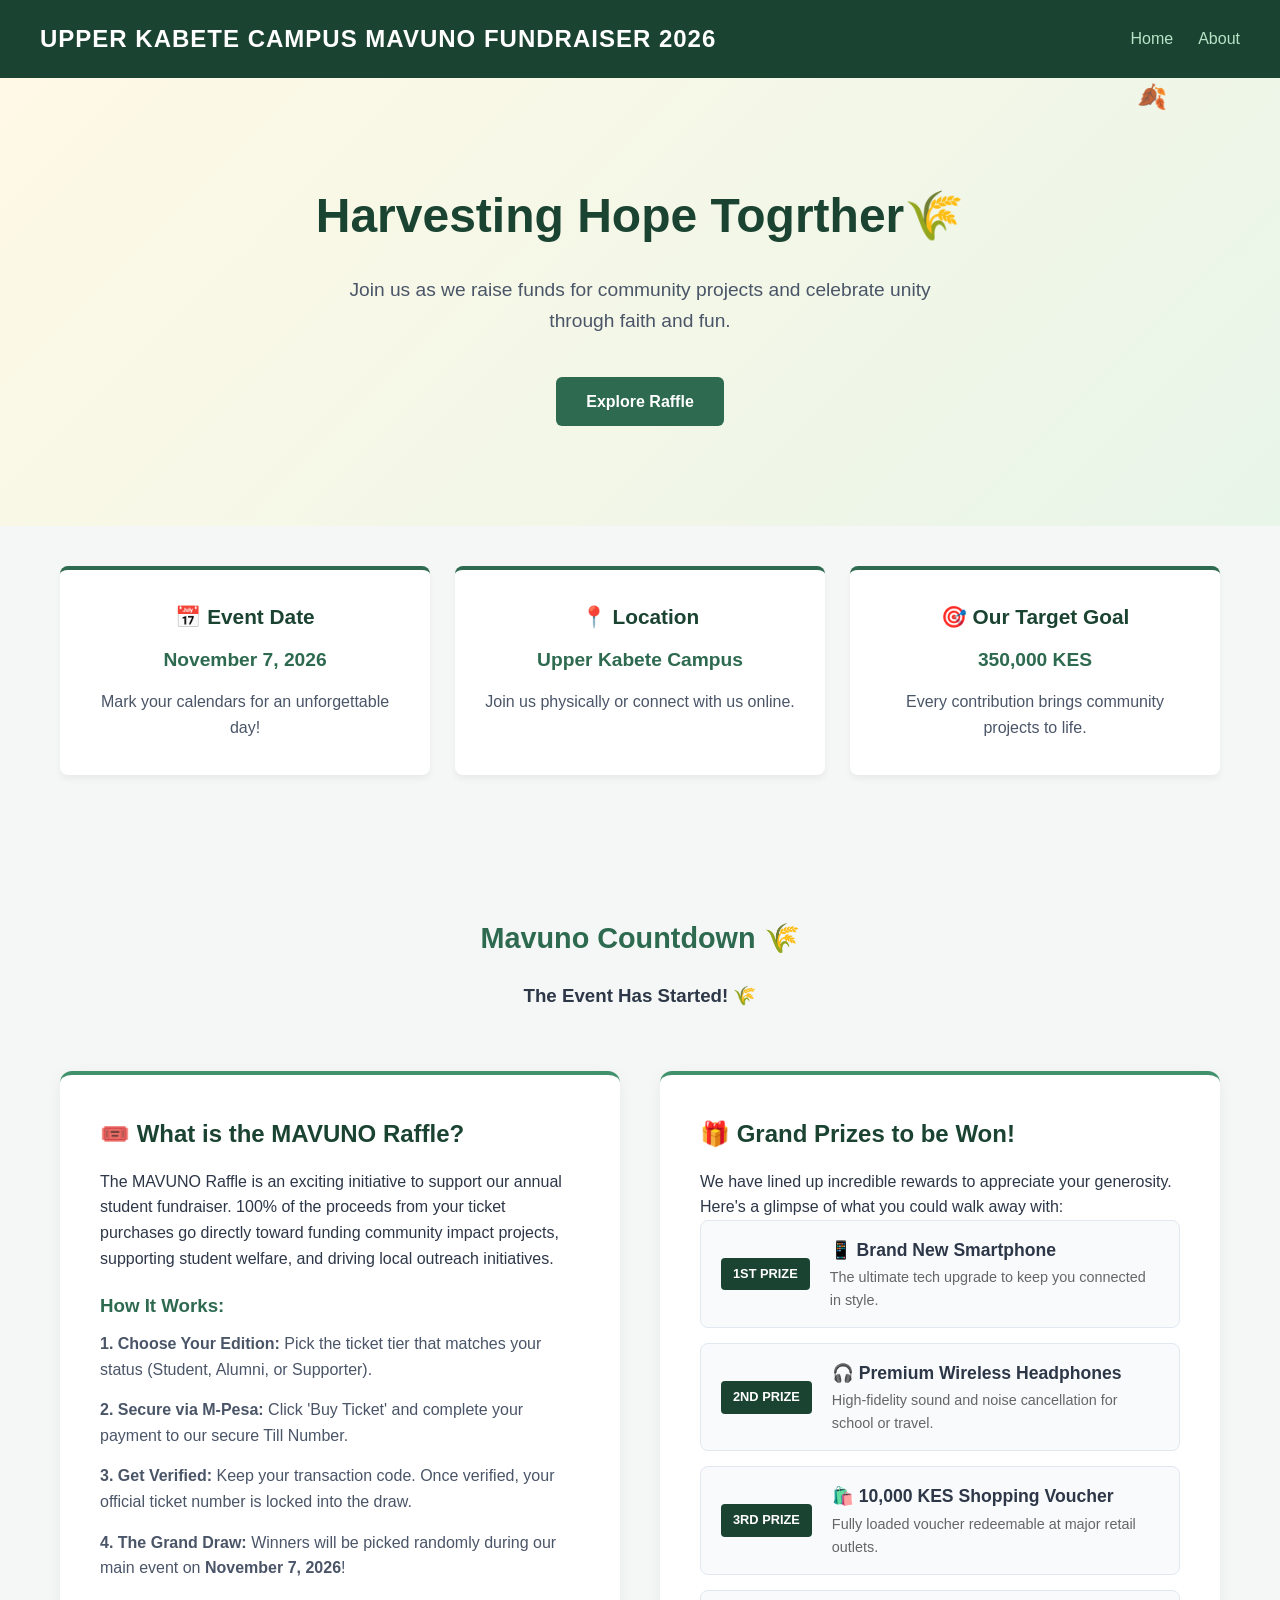
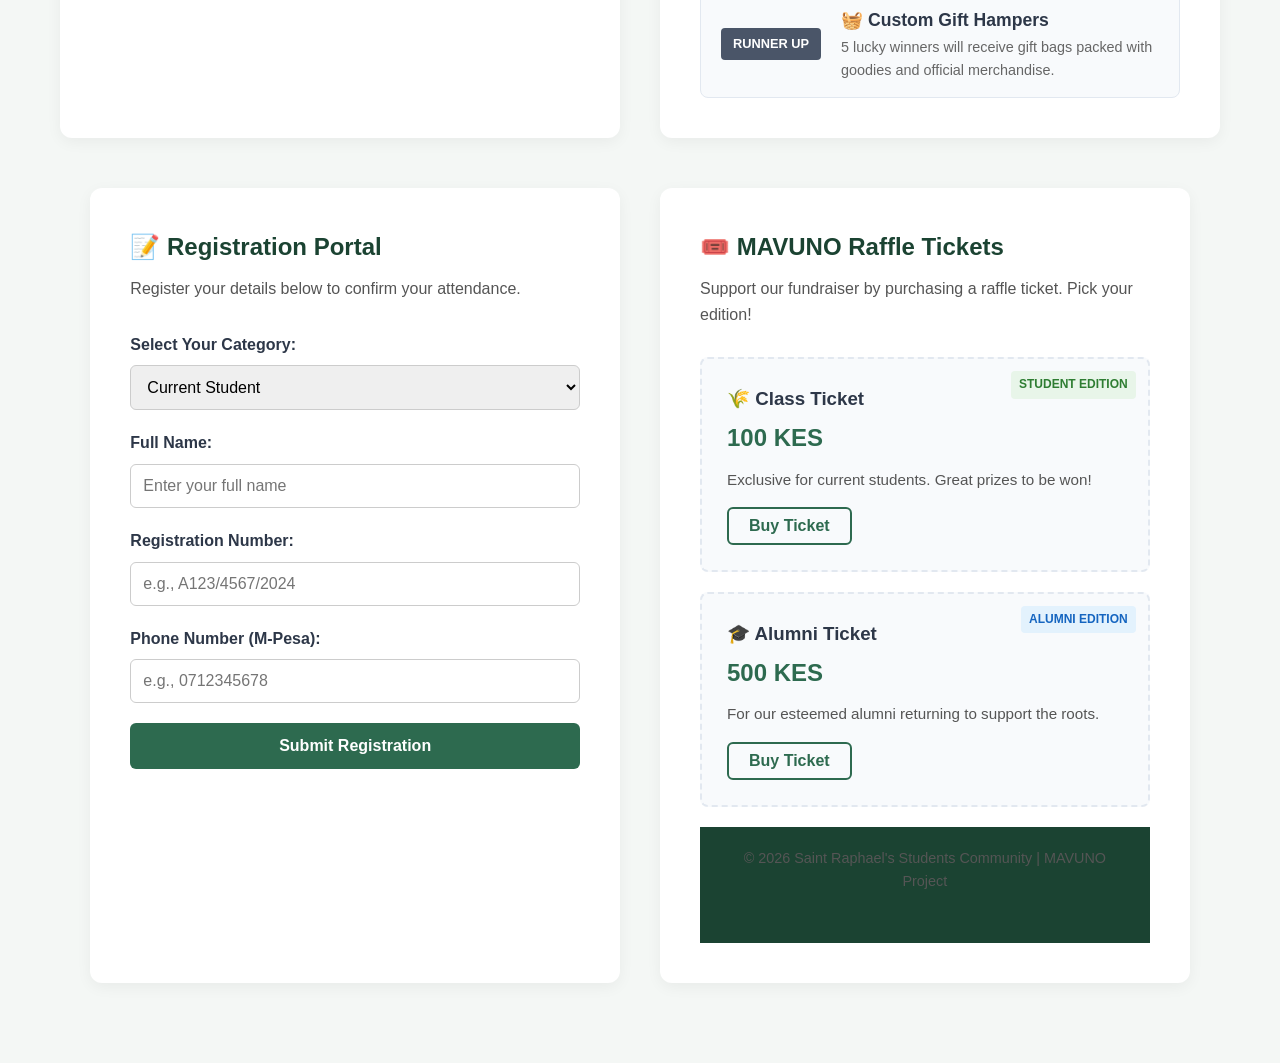
==== commit b79ff144: "Add files via upload" ====
--- a/index.html
+++ b/index.html
@@ -1,30 +1,767 @@
 <!DOCTYPE html>
 <html lang="en">
 <head>
-  <meta charset="UTF-8">
-  <meta name="viewport" content="width=device-width, initial-scale=1.0">
-  <title>MAVUNO Fundraiser</title>
-  <link rel="stylesheet" href="css/style.css">
-  <script src="js/script.js" defer></script>
+    <meta charset="UTF-8">
+    <meta name="viewport" content="width=device-width, initial-scale=1.0">
+    <title>MAVUNO Fundraiser 2026</title>
+    
+    <style>
+        * {
+            margin: 0;
+            padding: 0;
+            box-sizing: border-box;
+        }
+
+        body {
+            font-family: 'Segoe UI', Arial, sans-serif;
+            background-color: #f4f7f5;
+            color: #2d3748;
+            line-height: 1.6;
+            display: flex;
+            flex-direction: column;
+            min-height: 100vh;
+        }
+
+        header {
+            background-color: #1b4332; /* Deep Forest Green */
+            padding: 20px;
+            box-shadow: 0 2px 10px rgba(0, 0, 0, 0.1);
+        }
+
+        .nav-container {
+            max-width: 1200px;
+            margin: 0 auto;
+            display: flex;
+            justify-content: space-between;
+            align-items: center;
+        }
+
+        .logo {
+            color: #ffffff;
+            font-size: 1.5rem;
+            font-weight: 700;
+            letter-spacing: 1px;
+        }
+
+        nav ul {
+            display: flex;
+            list-style: none;
+            gap: 25px;
+        }
+
+        nav ul li a {
+            color: #b7e4c7;
+            text-decoration: none;
+            font-weight: 500;
+        }
+
+        nav ul li a:hover {
+            color: #ffffff;
+        }
+
+        .hero {
+            flex: 1;
+            display: flex;
+            align-items: center;
+            justify-content: center;
+            text-align: center;
+            padding: 100px 20px;
+            position: relative;
+            background: linear-gradient(135deg, #fff9e6 0%, #e8f5e9 100%);
+}
+/* Container for the falling objects */
+.falling-container {
+    position: absolute;
+    top: 0;
+    left: 0;
+    width: 100%;
+    height: 100%;
+    overflow: hidden;
+    z-index: 1; /* Keeps them behind your text and buttons */
+    pointer-events: none; /* Makes sure you can still click your buttons */
+}
+
+/* Individual falling object style */
+.leaf {
+    position: absolute;
+    display: block;
+    font-size: 24px; /* Size of the objects */
+    user-select: none;
+    pointer-events: none;
+    animation: fall linear infinite;
+}
+
+/* The physics engine: falling down while gently swaying left to right */
+@keyframes fall {
+    0% {
+        top: -10%;
+        transform: translateX(0) rotate(0deg);
+        opacity: 0;
+    }
+    10% {
+        opacity: 0.8;
+    }
+    90% {
+        opacity: 0.8;
+    }
+    100% {
+        top: 110%;
+        transform: translateX(100px) rotate(360deg);
+        opacity: 0;
+    }
+}
+
+
+        .hero-content h1 {
+            font-size: 3rem;
+            color: #1b4332;
+            margin-bottom: 20px;
+            font-weight: 800;
+        }
+
+        .hero-content p {
+            font-size: 1.2rem;
+            color: #4a5568;
+            max-width: 650px;
+            margin: 0 auto 40px auto;
+        }
+
+        .btn {
+            display: inline-block;
+            padding: 12px 30px;
+            font-size: 1rem;
+            font-weight: 600;
+            text-decoration: none;
+            border-radius: 6px;
+            background-color: #2d6a4f;
+            color: #ffffff;
+            transition: all 0.3s ease;
+        }
+
+        .btn:hover {
+            background-color: #1b4332;
+            transform: translateY(-2px);
+        }
+
+        footer {
+            background-color: #1b4332;
+            color: #b7e4c7;
+            text-align: center;
+            padding: 20px;
+            font-size: 0.9rem;
+        }
+        /* ==========================================================================
+           Event Info Grid Styling
+           ========================================================================== */
+        .info-grid {
+            max-width: 1200px;
+            margin: 40px auto 80px auto;
+            display: grid;
+            grid-template-columns: repeat(auto-fit, minmax(280px, 1fr));
+            gap: 25px;
+            padding: 0 20px;
+        }/* Countdown Timer Section Style */
+.countdown-container {
+    text-align: center;
+    margin: 40px auto;
+    padding: 20px;
+}
+
+.countdown-container h2 {
+    color: #2d6a4f; /* Matches your card top border green */
+    font-size: 1.8rem;
+    margin-bottom: 20px;
+}
+
+.countdown-display {
+    display: flex;
+    justify-content: center;
+    gap: 15px;
+}
+
+.time-box {
+    background-color: #ffffff;
+    padding: 15px 20px;
+    border-radius: 8px;
+    min-width: 80px;
+    box-shadow: 0 4px 6px rgba(0, 0, 0, 0.05);
+    border: 1px solid #e8f5e9;
+    text-align: center;
+}
+
+.time-box span {
+    display: block;
+    font-size: 2.2rem;
+    font-weight: bold;
+    color: #2d6a4f;
+}
+
+.time-box small {
+    color: #666;
+    text-transform: uppercase;
+    font-size: 0.75rem;
+    letter-spacing: 1px;
+    display: block;
+    margin-top: 5px;
+}
+
+
+        .card {
+            background-color: #ffffff;
+            padding: 30px;
+            border-radius: 8px;
+            box-shadow: 0 4px 6px rgba(0, 0, 0, 0.05);
+            text-align: center;
+            border-top: 4px solid #2d6a4f;
+            transition: transform 0.3s ease;
+        }
+
+        .card:hover {
+            transform: translateY(-5px);
+        }
+
+        .card h3 {
+            color: #1b4332;
+            margin-bottom: 12px;
+            font-size: 1.3rem;
+        }
+
+        .card p {
+            color: #4a5568;
+            font-size: 1rem;
+            margin-bottom: 5px;
+        }
+
+        .card p strong {
+            color: #2d6a4f;
+            font-size: 1.2rem;
+            display: inline-block;
+            margin-bottom: 8px;
+        }
+        /* ==========================================================================
+           1. Raffle Explainer & Prizes Section Styling
+           ========================================================================== */
+        .raffle-explainer-container {
+            max-width: 1200px;
+            margin: 0 auto 50px auto;
+            padding: 0 20px;
+            display: flex;
+            flex-direction: row;
+            gap: 40px;
+            flex-wrap: wrap;
+        }
+
+        .explainer-text-box, .prizes-box {
+            background-color: #ffffff;
+            padding: 40px;
+            border-radius: 12px;
+            box-shadow: 0 4px 15px rgba(0,0,0,0.05);
+            flex: 1;
+            min-width: 320px;
+            border-top: 4px solid #40916c;
+        }
+
+        .explainer-text-box h2, .prizes-box h2 {
+            color: #1b4332;
+            margin-bottom: 15px;
+        }
+
+        .explainer-text-box h3 {
+            color: #2d6a4f;
+            margin-top: 20px;
+            margin-bottom: 10px;
+        }
+
+        .explainer-steps {
+            list-style: none;
+            padding: 0;
+        }
+
+        .explainer-steps li {
+            margin-bottom: 15px;
+            color: #4a5568;
+            line-height: 1.6;
+        }
+
+        .prize-list {
+            display: flex;
+            flex-direction: column;
+            gap: 15px;
+        }
+
+        .prize-item {
+            display: flex;
+            align-items: center;
+            gap: 20px;
+            background-color: #f8fafc;
+            padding: 15px 20px;
+            border-radius: 8px;
+            border: 1px solid #e2e8f0;
+        }
+
+        .prize-badge {
+            background-color: #1b4332;
+            color: white;
+            font-size: 0.8rem;
+            font-weight: bold;
+            padding: 6px 12px;
+            border-radius: 4px;
+            text-transform: uppercase;
+            white-space: nowrap;
+        }
+
+        .prize-badge.runner-up {
+            background-color: #4a5568;
+        }
+
+        .prize-details h4 {
+            color: #2d3748;
+            margin-bottom: 2px;
+            font-size: 1.1rem;
+        }
+
+        .prize-details p {
+            color: #666;
+            font-size: 0.9rem;
+            margin: 0;
+        }
+
+        /* ==========================================================================
+           2. Registration & Ticket Portal Layout
+           ========================================================================== */
+        .portal-container {
+            max-width: 1200px;
+            margin: 0 auto 80px auto;
+            padding: 0 20px;
+            display: flex;
+            gap: 40px;
+            flex-wrap: wrap;
+        }
+
+        .portal-form-box, .raffle-box {
+            background-color: #ffffff;
+            padding: 40px;
+            border-radius: 12px;
+            box-shadow: 0 4px 15px rgba(0, 0, 0, 0.05);
+            flex: 1;
+            min-width: 320px;
+        }
+
+        .portal-form-box h2, .raffle-box h2 {
+            color: #1b4332;
+            margin-bottom: 10px;
+        }
+
+        .portal-form-box p, .raffle-box p {
+            color: #555;
+            margin-bottom: 30px;
+        }
+
+        form label {
+            display: block;
+            margin-bottom: 8px;
+            font-weight: 600;
+            color: #2d3748;
+        }
+
+        form input, form select {
+            width: 100%;
+            padding: 12px;
+            margin-bottom: 20px;
+            border: 1px solid #ccc;
+            border-radius: 6px;
+            font-size: 1rem;
+        }
+
+        .btn-submit {
+            background-color: #2d6a4f;
+            color: white;
+            border: none;
+            width: 100%;
+            cursor: pointer;
+            font-weight: 600;
+            padding: 14px;
+            border-radius: 6px;
+            transition: background 0.3s;
+        }
+
+        .btn-submit:hover {
+            background-color: #1b4332;
+        }
+
+        /* Ticket Cards */
+        .ticket-cards-container {
+            display: flex;
+            flex-direction: column;
+            gap: 20px;
+        }
+
+        .ticket-card {
+            position: relative;
+            border: 2px dashed #e2e8f0;
+            padding: 25px;
+            border-radius: 8px;
+            background-color: #f8fafc;
+            overflow: hidden;
+        }
+
+        .ticket-tag {
+            position: absolute;
+            top: 12px;
+            right: 12px;
+            font-size: 0.75rem;
+            font-weight: bold;
+            text-transform: uppercase;
+            padding: 4px 8px;
+            border-radius: 4px;
+        }
+
+        .student-tkt .ticket-tag { background-color: #e8f5e9; color: #2e7d32; }
+        .alumni-tkt .ticket-tag { background-color: #e3f2fd; color: #1565c0; }
+        .community-tkt .ticket-tag { background-color: #fff3e0; color: #ef6c00; }
+
+        .ticket-card h3 { margin-bottom: 5px; color: #2d3748; }
+        .ticket-card .price { font-size: 1.5rem; font-weight: bold; color: #2d6a4f; margin-bottom: 10px; }
+        .ticket-card p { margin-bottom: 15px; font-size: 0.95rem; }
+
+        .btn-buy {
+            background-color: transparent;
+            border: 2px solid #2d6a4f;
+            color: #2d6a4f;
+            padding: 8px 20px;
+            border-radius: 6px;
+            cursor: pointer;
+            font-weight: 600;
+            transition: all 0.3s;
+        }
+
+        .btn-buy:hover {
+            background-color: #2d6a4f;
+            color: white;
+        }
+
+        /* Modal Pop-up Shadow */
+        .modal {
+            display: none;
+            position: fixed;
+            top: 0; left: 0; width: 100%; height: 100%;
+            background-color: rgba(0,0,0,0.5);
+            justify-content: center;
+            align-items: center;
+            z-index: 1000;
+        }
+
+        .modal-content {
+            background-color: white;
+            padding: 40px;
+            border-radius: 12px;
+            max-width: 450px;
+            width: 90%;
+            position: relative;
+            text-align: center;
+            box-shadow: 0 4px 25px rgba(0,0,0,0.15);
+        }
+
+        .close-btn {
+            position: absolute;
+            top: 15px; right: 20px;
+            font-size: 1.8rem;
+            cursor: pointer;
+            color: #aaa;
+        }
+
+        .close-btn:hover { color: #333; }
+
+        .till-box {
+            background-color: #f1f8f5;
+            border: 2px solid #2d6a4f;
+            padding: 20px;
+            border-radius: 8px;
+            margin: 20px 0;
+        }
+
+        .till-box h2 { color: #2d6a4f; font-size: 2rem; margin: 5px 0; letter-spacing: 1px; }
+    </style>
 </head>
 <body>
-  <header>
-    <h1>MAVUNO Fundraiser 2026</h1>
-    <nav>
-      <a href="index.html">Home</a>
-      <a href="about.html">About</a>
-      <a href="tickets.html">Tickets</a>
-    </nav>
-  </header>
-
-  <section class="hero">
-    <h2>Harvesting Hope Together 🌾</h2>
-    <p>Join us as we raise funds for community projects and celebrate unity through faith and fun.</p>
-    <button onclick="showAlert()">Learn More</button>
-  </section>
-
-  <footer>
-    <p>&copy; 2026 Saint Raphael’s Students Community | MAVUNO Project</p>
-  </footer>
+
+    <header>
+        <div class="nav-container">
+            <div class="logo">UPPER KABETE CAMPUS MAVUNO FUNDRAISER 2026</div>
+            <nav>
+                <ul>
+                    <li><a href="#">Home</a></li>
+                    <li><a href="#">About</a></li>
+                </ul>
+            </nav>
+        </div>
+    </header>
+
+    <section class="hero">
+        <div class="falling-container" id="fallingContainer"></div>
+
+        <div class="hero-content">
+            <h1>Harvesting Hope Togrther🌾</h1>
+            <p>Join us as we raise funds for community projects and celebrate unity through faith and fun.</p>
+            <a href="#raffle-hub" class="btn">Explore Raffle</a>
+        </div>
+    </section>
+    <section class="info-grid">
+        <div class="card">
+            <h3>📅 Event Date</h3>
+            <p><strong>November 7, 2026</strong></p>
+            <p>Mark your calendars for an unforgettable day!</p>
+        </div>
+        <div class="card">
+            <h3>📍 Location</h3>
+            <p><strong>Upper Kabete Campus</strong></p>
+            <p>Join us physically or connect with us online.</p>
+        </div>
+        <div class="card">
+            <h3>🎯 Our Target Goal</h3>
+            <p><strong>350,000 KES</strong></p>
+            <p>Every contribution brings community projects to life.</p>
+        </div>
+    </section>
+    <!-- Countdown Display Layout -->
+<div class="countdown-container">
+    <h2>Mavuno Countdown 🌾</h2>
+    <div class="countdown-display">
+        <div class="time-box">
+            <span id="days">00</span>
+            <small>Days</small>
+        </div>
+        <div class="time-box">
+            <span id="hours">00</span>
+            <small>Hours</small>
+        </div>
+        <div class="time-box">
+            <span id="minutes">00</span>
+            <small>Minutes</small>
+        </div>
+        <div class="time-box">
+            <span id="seconds">00</span>
+            <small>Seconds</small>
+        </div>
+    </div>
+</div>
+    <section class="raffle-explainer-container" id="raffle-hub">
+        
+        <div class="explainer-text-box">
+            <h2>🎟️ What is the MAVUNO Raffle?</h2>
+            <p>The MAVUNO Raffle is an exciting initiative to support our annual student fundraiser. 100% of the proceeds from your ticket purchases go directly toward funding community impact projects, supporting student welfare, and driving local outreach initiatives.</p>
+            
+            <h3>How It Works:</h3>
+            <ul class="explainer-steps">
+                <li><strong>1. Choose Your Edition:</strong> Pick the ticket tier that matches your status (Student, Alumni, or Supporter).</li>
+                <li><strong>2. Secure via M-Pesa:</strong> Click 'Buy Ticket' and complete your payment to our secure Till Number.</li>
+                <li><strong>3. Get Verified:</strong> Keep your transaction code. Once verified, your official ticket number is locked into the draw.</li>
+                <li><strong>4. The Grand Draw:</strong> Winners will be picked randomly during our main event on <strong>November 7, 2026</strong>!</li>
+            </ul>
+        </div>
+
+        <div class="prizes-box">
+            <h2>🎁 Grand Prizes to be Won!</h2>
+            <p>We have lined up incredible rewards to appreciate your generosity. Here's a glimpse of what you could walk away with:</p>
+            
+            <div class="prize-list">
+                <div class="prize-item">
+                    <span class="prize-badge">1st Prize</span>
+                    <div class="prize-details">
+                        <h4>📱 Brand New Smartphone</h4>
+                        <p>The ultimate tech upgrade to keep you connected in style.</p>
+                    </div>
+                </div>
+                
+                <div class="prize-item">
+                    <span class="prize-badge">2nd Prize</span>
+                    <div class="prize-details">
+                        <h4>🎧 Premium Wireless Headphones</h4>
+                        <p>High-fidelity sound and noise cancellation for school or travel.</p>
+                    </div>
+                </div>
+
+                <div class="prize-item">
+                    <span class="prize-badge">3rd Prize</span>
+                    <div class="prize-details">
+                        <h4>🛍️ 10,000 KES Shopping Voucher</h4>
+                        <p>Fully loaded voucher redeemable at major retail outlets.</p>
+                    </div>
+                </div>
+
+                <div class="prize-item hampers">
+                    <span class="prize-badge runner-up">Runner Up</span>
+                    <div class="prize-details">
+                        <h4>🧺 Custom Gift Hampers</h4>
+                        <p>5 lucky winners will receive gift bags packed with goodies and official merchandise.</p>
+                    </div>
+                </div>
+            </div>
+        </div>
+
+    </section>
+    <section class="portal-container">
+        
+        <div class="portal-form-box">
+            <h2>📝 Registration Portal</h2>
+            <p>Register your details below to confirm your attendance.</p>
+            
+            <form id="registrationForm" onsubmit="event.preventDefault();">
+                <label for="role">Select Your Category:</label>
+                <select id="role" onchange="toggleFormFields()">
+                    <option value="student">Current Student</option>
+                    <option value="alumni">Alumni</option>
+                </select>
+
+                <label for="fullName">Full Name:</label>
+                <input type="text" id="fullName" placeholder="Enter your full name" required>
+
+                <div id="dynamicField">
+                    <label for="regNumber">Registration Number:</label>
+                    <input type="text" id="regNumber" placeholder="e.g., A123/4567/2024" required>
+                </div>
+
+                <label for="phoneNumber">Phone Number (M-Pesa):</label>
+                <input type="tel" id="phoneNumber" placeholder="e.g., 0712345678" required>
+
+                <button type="submit" class="btn btn-submit" onclick="alert('Registration details saved locally!')">Submit Registration</button>
+            </form>
+        </div>
+
+        <div class="raffle-box">
+            <h2>🎟️ MAVUNO Raffle Tickets</h2>
+            <p>Support our fundraiser by purchasing a raffle ticket. Pick your edition!</p>
+            
+            <div class="ticket-cards-container">
+                <div class="ticket-card student-tkt">
+                    <div class="ticket-tag">Student Edition</div>
+                    <h3>🌾 Class Ticket</h3>
+                    <p class="price">100 KES</p>
+                    <p>Exclusive for current students. Great prizes to be won!</p>
+                    <button class="btn btn-buy" onclick="openPaymentModal('Student Edition', '100')">Buy Ticket</button>
+                </div>
+
+                <div class="ticket-card alumni-tkt">
+                    <div class="ticket-tag">Alumni Edition</div>
+                    <h3>🎓 Alumni Ticket</h3>
+                    <p class="price">500 KES</p>
+                    <p>For our esteemed alumni returning to support the roots.</p>
+                    <button class="btn btn-buy" onclick="openPaymentModal('Alumni Edition', '500')">Buy Ticket</button>
+                </div>
+
+    <div id="paymentModal" class="modal">
+        <div class="modal-content">
+            <span class="close-btn" onclick="closeModal()">&times;</span>
+            <h3 id="modalTicketTitle">Buy Raffle Ticket</h3>
+            <p>To purchase, please use the M-Pesa Till details below:</p>
+            
+            <div class="till-box">
+                <p>Buy Goods Till Number:</p>
+                <h2>💥 123 456 789</h2>
+                <p>Amount: <strong id="modalTicketPrice">0</strong> KES</p>
+            </div>
+            
+            <p style="font-size: 0.9rem; color: #666; margin-top: 15px;">
+                After paying, wait for verification. Your digital raffle ticket will be sent upon confirmation.
+            </p>
+            <button class="btn btn-submit" style="margin-top: 15px; width: 100%;" onclick="alert('Payment submitted for verification!')">I Have Paid</button>
+        </div>
+    </div>
+    <script>
+        // 1. Changes form inputs depending on who is registering
+        function toggleFormFields() {
+            const role = document.getElementById('role').value;
+            const dynamicField = document.getElementById('dynamicField');
+            
+            if (role === 'student') {
+                dynamicField.innerHTML = `
+                    <label for="regNumber">Registration Number:</label>
+                    <input type="text" id="regNumber" placeholder="e.g., A123/4567/2024" required>
+                `;
+            } else if (role === 'alumni') {
+                dynamicField.innerHTML = `
+                    <label for="regNumber">Year of Graduation / Exit:</label>
+                    <input type="text" id="regNumber" placeholder="e.g., Class of 2024" required>
+                `;
+            } else {
+                // If it's a Guest, completely remove the tracking box
+                dynamicField.innerHTML = '';
+            }
+        }
+
+        // 2. Control Modal Windows for Mpesa checkout
+        function openPaymentModal(ticketName, price) {
+            document.getElementById('modalTicketTitle').innerText = `Buy ${ticketName}`;
+            document.getElementById('modalTicketPrice').innerText = price;
+            document.getElementById('paymentModal').style.display = 'flex';
+        }
+
+        function closeModal() {
+            document.getElementById('paymentModal').style.display = 'none';
+        }
+
+        // Close window if user clicks background shadow
+        window.onclick = function(event) {
+            const modal = document.getElementById('paymentModal');
+            if (event.target == modal) {
+                modal.style.display = 'none';
+            }
+        }
+    </script>
+
+    <footer>
+        <p>&copy; 2026 Saint Raphael's Students Community | MAVUNO Project</p>
+    </footer><script>
+    const container = document.getElementById('fallingContainer');
+    const symbols = ['🍂', '🍁', '🍃']; 
+
+    function createLeaf() {
+        const leaf = document.createElement('div');
+        leaf.classList.add('leaf');
+        leaf.innerText = symbols[Math.floor(Math.random() * symbols.length)];
+        leaf.style.left = Math.random() * 100 + '%';
+        
+        const duration = Math.random() * 6 + 6;
+        leaf.style.animationDuration = duration + 's';
+        leaf.style.fontSize = Math.random() * 15 + 15 + 'px';
+        
+        container.appendChild(leaf);
+        
+        setTimeout(() => {
+            leaf.remove();
+        }, duration * 1000);
+    }
+
+    setInterval(createLeaf, 800);
+</script>
+
+<script>
+    // Target Event Date: November 7, 2026
+    const targetDate = new Date("Nov 7, 2026 00:00:00").getTime();
+
+    const updateTimer = setInterval(function() {
+        const now = new Date().getTime();
+        const difference = targetDate - now;
+
+        // Calculations for days, hours, minutes, and seconds
+        const d = Math.floor(difference / (1000 * 60 * 60 * 24));
+        const h = Math.floor((difference % (1000 * 60 * 60 * 24)) / (1000 * 60 * 60));
+        const m = Math.floor((difference % (1000 * 60 * 60)) / (1000 * 60));
+        const s = Math.floor((difference % (1000 * 60)) / 1000);
+
+        // Update HTML elements with clean leading zeros
+        document.getElementById("days").innerText = d < 10 ? "0" + d : d;
+        document.getElementById("hours").innerText = h < 10 ? "0" + h : h;
+        document.getElementById("minutes").innerText = m < 10 ? "0" + m : m;
+        document.getElementById("seconds").innerText = s < 10 ? "0" + s : s;
+
+        // Message when the countdown completes
+        if (difference < 0) {
+            clearInterval(updateTimer);
+            document.querySelector(".countdown-display").innerHTML = "<h3>The Event Has Started! 🌾</h3>";
+        }
+    }, 1000);
+</script>
+
 </body>
-</html>
+</html>
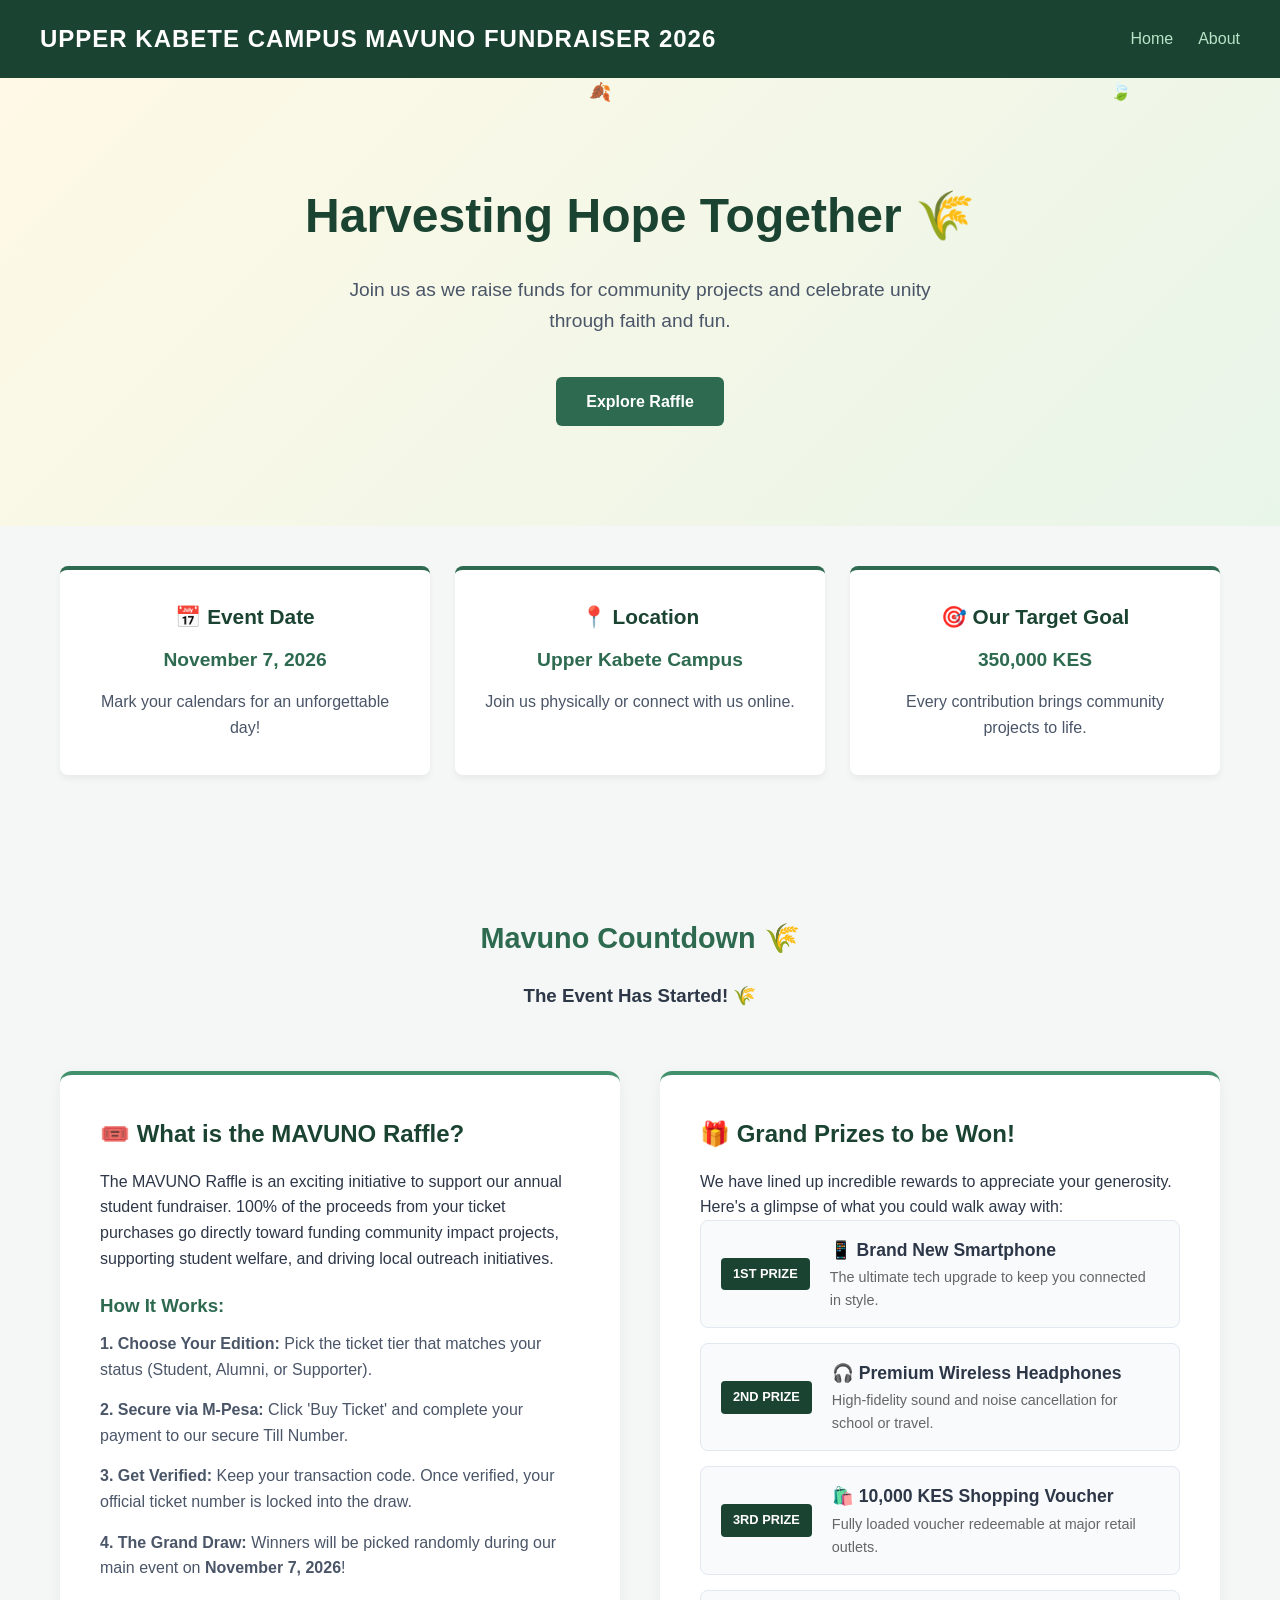
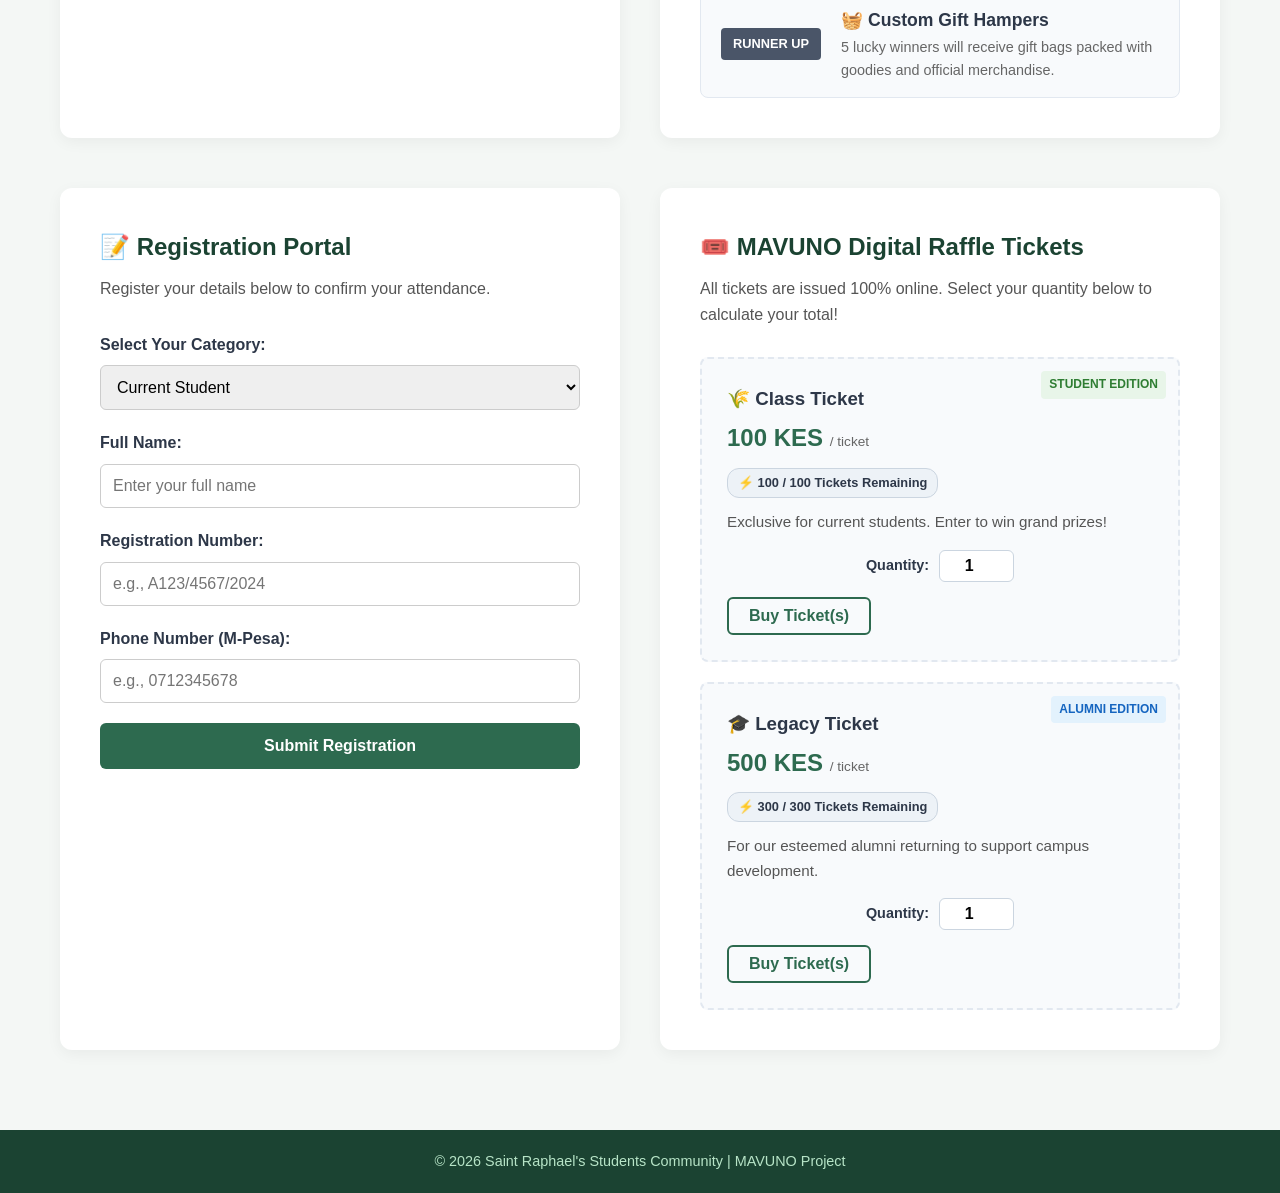
==== commit 79d561e2: "Add files via upload" ====
--- a/index.html
+++ b/index.html
@@ -68,49 +68,46 @@
             padding: 100px 20px;
             position: relative;
             background: linear-gradient(135deg, #fff9e6 0%, #e8f5e9 100%);
-}
-/* Container for the falling objects */
-.falling-container {
-    position: absolute;
-    top: 0;
-    left: 0;
-    width: 100%;
-    height: 100%;
-    overflow: hidden;
-    z-index: 1; /* Keeps them behind your text and buttons */
-    pointer-events: none; /* Makes sure you can still click your buttons */
-}
-
-/* Individual falling object style */
-.leaf {
-    position: absolute;
-    display: block;
-    font-size: 24px; /* Size of the objects */
-    user-select: none;
-    pointer-events: none;
-    animation: fall linear infinite;
-}
-
-/* The physics engine: falling down while gently swaying left to right */
-@keyframes fall {
-    0% {
-        top: -10%;
-        transform: translateX(0) rotate(0deg);
-        opacity: 0;
-    }
-    10% {
-        opacity: 0.8;
-    }
-    90% {
-        opacity: 0.8;
-    }
-    100% {
-        top: 110%;
-        transform: translateX(100px) rotate(360deg);
-        opacity: 0;
-    }
-}
-
+        }
+
+        .falling-container {
+            position: absolute;
+            top: 0;
+            left: 0;
+            width: 100%;
+            height: 100%;
+            overflow: hidden;
+            z-index: 1;
+            pointer-events: none;
+        }
+
+        .leaf {
+            position: absolute;
+            display: block;
+            font-size: 24px;
+            user-select: none;
+            pointer-events: none;
+            animation: fall linear infinite;
+        }
+
+        @keyframes fall {
+            0% {
+                top: -10%;
+                transform: translateX(0) rotate(0deg);
+                opacity: 0;
+            }
+            10% {
+                opacity: 0.8;
+            }
+            90% {
+                opacity: 0.8;
+            }
+            100% {
+                top: 110%;
+                transform: translateX(100px) rotate(360deg);
+                opacity: 0;
+            }
+        }
 
         .hero-content h1 {
             font-size: 3rem;
@@ -150,9 +147,7 @@
             padding: 20px;
             font-size: 0.9rem;
         }
-        /* ==========================================================================
-           Event Info Grid Styling
-           ========================================================================== */
+
         .info-grid {
             max-width: 1200px;
             margin: 40px auto 80px auto;
@@ -160,51 +155,51 @@
             grid-template-columns: repeat(auto-fit, minmax(280px, 1fr));
             gap: 25px;
             padding: 0 20px;
-        }/* Countdown Timer Section Style */
-.countdown-container {
-    text-align: center;
-    margin: 40px auto;
-    padding: 20px;
-}
-
-.countdown-container h2 {
-    color: #2d6a4f; /* Matches your card top border green */
-    font-size: 1.8rem;
-    margin-bottom: 20px;
-}
-
-.countdown-display {
-    display: flex;
-    justify-content: center;
-    gap: 15px;
-}
-
-.time-box {
-    background-color: #ffffff;
-    padding: 15px 20px;
-    border-radius: 8px;
-    min-width: 80px;
-    box-shadow: 0 4px 6px rgba(0, 0, 0, 0.05);
-    border: 1px solid #e8f5e9;
-    text-align: center;
-}
-
-.time-box span {
-    display: block;
-    font-size: 2.2rem;
-    font-weight: bold;
-    color: #2d6a4f;
-}
-
-.time-box small {
-    color: #666;
-    text-transform: uppercase;
-    font-size: 0.75rem;
-    letter-spacing: 1px;
-    display: block;
-    margin-top: 5px;
-}
-
+        }
+
+        .countdown-container {
+            text-align: center;
+            margin: 40px auto;
+            padding: 20px;
+        }
+
+        .countdown-container h2 {
+            color: #2d6a4f;
+            font-size: 1.8rem;
+            margin-bottom: 20px;
+        }
+
+        .countdown-display {
+            display: flex;
+            justify-content: center;
+            gap: 15px;
+        }
+
+        .time-box {
+            background-color: #ffffff;
+            padding: 15px 20px;
+            border-radius: 8px;
+            min-width: 80px;
+            box-shadow: 0 4px 6px rgba(0, 0, 0, 0.05);
+            border: 1px solid #e8f5e9;
+            text-align: center;
+        }
+
+        .time-box span {
+            display: block;
+            font-size: 2.2rem;
+            font-weight: bold;
+            color: #2d6a4f;
+        }
+
+        .time-box small {
+            color: #666;
+            text-transform: uppercase;
+            font-size: 0.75rem;
+            letter-spacing: 1px;
+            display: block;
+            margin-top: 5px;
+        }
 
         .card {
             background-color: #ffffff;
@@ -238,9 +233,7 @@
             display: inline-block;
             margin-bottom: 8px;
         }
-        /* ==========================================================================
-           1. Raffle Explainer & Prizes Section Styling
-           ========================================================================== */
+
         .raffle-explainer-container {
             max-width: 1200px;
             margin: 0 auto 50px auto;
@@ -326,9 +319,6 @@
             margin: 0;
         }
 
-        /* ==========================================================================
-           2. Registration & Ticket Portal Layout
-           ========================================================================== */
         .portal-container {
             max-width: 1200px;
             margin: 0 auto 80px auto;
@@ -389,7 +379,6 @@
             background-color: #1b4332;
         }
 
-        /* Ticket Cards */
         .ticket-cards-container {
             display: flex;
             flex-direction: column;
@@ -415,6 +404,42 @@
             padding: 4px 8px;
             border-radius: 4px;
         }
+.stock-badge {
+    display: inline-block;
+    background-color: #edf2f7;
+    color: #2d3748;
+    font-size: 0.8rem;
+    font-weight: 600;
+    padding: 4px 10px;
+    border-radius: 12px;
+    margin-bottom: 12px;
+    border: 1px solid #cbd5e0;
+}
+
+.qty-picker {
+    display: flex;
+    align-items: center;
+    justify-content: center;
+    gap: 10px;
+    margin: 15px 0;
+}
+
+.qty-picker label {
+    font-size: 0.9rem;
+    font-weight: 600;
+    color: #2d3748;
+}
+
+.qty-picker input {
+    width: 75px;
+    padding: 6px;
+    text-align: center;
+    font-size: 1rem;
+    border: 1px solid #cbd5e0;
+    border-radius: 6px;
+    font-weight: 600;
+}
+
 
         .student-tkt .ticket-tag { background-color: #e8f5e9; color: #2e7d32; }
         .alumni-tkt .ticket-tag { background-color: #e3f2fd; color: #1565c0; }
@@ -440,7 +465,6 @@
             color: white;
         }
 
-        /* Modal Pop-up Shadow */
         .modal {
             display: none;
             position: fixed;
@@ -501,11 +525,12 @@
         <div class="falling-container" id="fallingContainer"></div>
 
         <div class="hero-content">
-            <h1>Harvesting Hope Togrther🌾</h1>
+            <h1>Harvesting Hope Together 🌾</h1>
             <p>Join us as we raise funds for community projects and celebrate unity through faith and fun.</p>
             <a href="#raffle-hub" class="btn">Explore Raffle</a>
         </div>
     </section>
+
     <section class="info-grid">
         <div class="card">
             <h3>📅 Event Date</h3>
@@ -523,30 +548,30 @@
             <p>Every contribution brings community projects to life.</p>
         </div>
     </section>
-    <!-- Countdown Display Layout -->
-<div class="countdown-container">
-    <h2>Mavuno Countdown 🌾</h2>
-    <div class="countdown-display">
-        <div class="time-box">
-            <span id="days">00</span>
-            <small>Days</small>
-        </div>
-        <div class="time-box">
-            <span id="hours">00</span>
-            <small>Hours</small>
-        </div>
-        <div class="time-box">
-            <span id="minutes">00</span>
-            <small>Minutes</small>
-        </div>
-        <div class="time-box">
-            <span id="seconds">00</span>
-            <small>Seconds</small>
+
+    <div class="countdown-container">
+        <h2>Mavuno Countdown 🌾</h2>
+        <div class="countdown-display">
+            <div class="time-box">
+                <span id="days">00</span>
+                <small>Days</small>
+            </div>
+            <div class="time-box">
+                <span id="hours">00</span>
+                <small>Hours</small>
+            </div>
+            <div class="time-box">
+                <span id="minutes">00</span>
+                <small>Minutes</small>
+            </div>
+            <div class="time-box">
+                <span id="seconds">00</span>
+                <small>Seconds</small>
+            </div>
         </div>
     </div>
-</div>
+
     <section class="raffle-explainer-container" id="raffle-hub">
-        
         <div class="explainer-text-box">
             <h2>🎟️ What is the MAVUNO Raffle?</h2>
             <p>The MAVUNO Raffle is an exciting initiative to support our annual student fundraiser. 100% of the proceeds from your ticket purchases go directly toward funding community impact projects, supporting student welfare, and driving local outreach initiatives.</p>
@@ -598,10 +623,9 @@
                 </div>
             </div>
         </div>
-
     </section>
+
     <section class="portal-container">
-        
         <div class="portal-form-box">
             <h2>📝 Registration Portal</h2>
             <p>Register your details below to confirm your attendance.</p>
@@ -611,6 +635,7 @@
                 <select id="role" onchange="toggleFormFields()">
                     <option value="student">Current Student</option>
                     <option value="alumni">Alumni</option>
+                    <option value="guest">Guest/</option>
                 </select>
 
                 <label for="fullName">Full Name:</label>
@@ -629,46 +654,76 @@
         </div>
 
         <div class="raffle-box">
-            <h2>🎟️ MAVUNO Raffle Tickets</h2>
-            <p>Support our fundraiser by purchasing a raffle ticket. Pick your edition!</p>
+    <h2>🎟️ MAVUNO Digital Raffle Tickets</h2>
+    <p>All tickets are issued 100% online. Select your quantity below to calculate your total!</p>
+    
+    <div class="ticket-cards-container">
+        <!-- Student Edition (100 Available) -->
+        <div class="ticket-card student-tkt">
+            <div class="ticket-tag">Student Edition</div>
+            <h3>🌾 Class Ticket</h3>
+            <p class="price">100 KES <span style="font-size: 0.85rem; font-weight: normal; color: #666;">/ ticket</span></p>
+            <span class="stock-badge">
+                ⚡ <span id="studentRemaining">100</span> / 100 Tickets Remaining
+            </span>
+            <p>Exclusive for current students. Enter to win grand prizes!</p>
             
-            <div class="ticket-cards-container">
-                <div class="ticket-card student-tkt">
-                    <div class="ticket-tag">Student Edition</div>
-                    <h3>🌾 Class Ticket</h3>
-                    <p class="price">100 KES</p>
-                    <p>Exclusive for current students. Great prizes to be won!</p>
-                    <button class="btn btn-buy" onclick="openPaymentModal('Student Edition', '100')">Buy Ticket</button>
-                </div>
-
-                <div class="ticket-card alumni-tkt">
-                    <div class="ticket-tag">Alumni Edition</div>
-                    <h3>🎓 Alumni Ticket</h3>
-                    <p class="price">500 KES</p>
-                    <p>For our esteemed alumni returning to support the roots.</p>
-                    <button class="btn btn-buy" onclick="openPaymentModal('Alumni Edition', '500')">Buy Ticket</button>
-                </div>
+            <div class="qty-picker">
+                <label for="studentQty">Quantity:</label>
+                <input type="number" id="studentQty" value="1" min="1" max="100">
+            </div>
+
+            <button class="btn btn-buy" onclick="buyTickets('Student Edition', 100, 'studentQty')">Buy Ticket(s)</button>
+        </div>
+
+        <!-- Alumni Edition (300 Available) -->
+        <div class="ticket-card alumni-tkt">
+            <div class="ticket-tag">Alumni Edition</div>
+            <h3>🎓 Legacy Ticket</h3>
+            <p class="price">500 KES <span style="font-size: 0.85rem; font-weight: normal; color: #666;">/ ticket</span></p>
+            <span class="stock-badge">
+                ⚡ <span id="alumniRemaining">300</span> / 300 Tickets Remaining
+            </span>
+            <p>For our esteemed alumni returning to support campus development.</p>
+            
+            <div class="qty-picker">
+                <label for="alumniQty">Quantity:</label>
+                <input type="number" id="alumniQty" value="1" min="1" max="300">
+            </div>
+
+            <button class="btn btn-buy" onclick="buyTickets('Alumni Edition', 500, 'alumniQty')">Buy Ticket(s)</button>
+        </div>
+    </div>
+</div>
+    </section>
 
     <div id="paymentModal" class="modal">
-        <div class="modal-content">
-            <span class="close-btn" onclick="closeModal()">&times;</span>
-            <h3 id="modalTicketTitle">Buy Raffle Ticket</h3>
-            <p>To purchase, please use the M-Pesa Till details below:</p>
-            
-            <div class="till-box">
-                <p>Buy Goods Till Number:</p>
-                <h2>💥 123 456 789</h2>
-                <p>Amount: <strong id="modalTicketPrice">0</strong> KES</p>
-            </div>
-            
-            <p style="font-size: 0.9rem; color: #666; margin-top: 15px;">
-                After paying, wait for verification. Your digital raffle ticket will be sent upon confirmation.
-            </p>
-            <button class="btn btn-submit" style="margin-top: 15px; width: 100%;" onclick="alert('Payment submitted for verification!')">I Have Paid</button>
-        </div>
+    <div class="modal-content">
+        <span class="close-btn" onclick="closeModal()">&times;</span>
+        <h3 id="modalTicketTitle">Buy Raffle Tickets</h3>
+        <p id="modalTicketSummary" style="color: #2d6a4f; font-weight: 600; margin: 8px 0; font-size: 1rem;"></p>
+        <p style="font-size: 0.95rem; color: #555;">To complete your digital purchase, pay via M-Pesa:</p>
+        
+        <div class="till-box">
+            <p>Buy Goods Till Number:</p>
+            <h2>💥 123 456 789</h2>
+            <p>Total Payable: <strong id="modalTicketPrice">0</strong> KES</p>
+        </div>
+        
+        <p style="font-size: 0.85rem; color: #666; margin-top: 15px;">
+            Once verified, your digital ticket numbers will be assigned automatically.
+        </p>
+        <button class="btn btn-submit" style="margin-top: 15px; width: 100%;" onclick="confirmPayment()">I Have Paid</button>
     </div>
+</div>
+    </div>
+
+    <footer>
+        <p>&copy; 2026 Saint Raphael's Students Community | MAVUNO Project</p>
+    </footer>
+
     <script>
-        // 1. Changes form inputs depending on who is registering
+        // 1. Dynamic form field toggle based on role
         function toggleFormFields() {
             const role = document.getElementById('role').value;
             const dynamicField = document.getElementById('dynamicField');
@@ -684,12 +739,11 @@
                     <input type="text" id="regNumber" placeholder="e.g., Class of 2024" required>
                 `;
             } else {
-                // If it's a Guest, completely remove the tracking box
                 dynamicField.innerHTML = '';
             }
         }
 
-        // 2. Control Modal Windows for Mpesa checkout
+        // 2. Control Modal Windows for M-Pesa checkout
         function openPaymentModal(ticketName, price) {
             document.getElementById('modalTicketTitle').innerText = `Buy ${ticketName}`;
             document.getElementById('modalTicketPrice').innerText = price;
@@ -700,68 +754,125 @@
             document.getElementById('paymentModal').style.display = 'none';
         }
 
-        // Close window if user clicks background shadow
         window.onclick = function(event) {
             const modal = document.getElementById('paymentModal');
             if (event.target == modal) {
                 modal.style.display = 'none';
             }
         }
+
+        // 3. Falling leaf animation generator
+        const container = document.getElementById('fallingContainer');
+        const symbols = ['🍂', '🍁', '🍃']; 
+
+        function createLeaf() {
+            const leaf = document.createElement('div');
+            leaf.classList.add('leaf');
+            leaf.innerText = symbols[Math.floor(Math.random() * symbols.length)];
+            leaf.style.left = Math.random() * 100 + '%';
+            
+            const duration = Math.random() * 6 + 6;
+            leaf.style.animationDuration = duration + 's';
+            leaf.style.fontSize = Math.random() * 15 + 15 + 'px';
+            
+            container.appendChild(leaf);
+            
+            setTimeout(() => {
+                leaf.remove();
+            }, duration * 1000);
+        }
+
+        setInterval(createLeaf, 800);
+
+        // 4. Countdown timer logic target: Nov 7, 2026
+        const targetDate = new Date("Nov 7, 2026 00:00:00").getTime();
+
+        const updateTimer = setInterval(function() {
+            const now = new Date().getTime();
+            const difference = targetDate - now;
+
+            const d = Math.floor(difference / (1000 * 60 * 60 * 24));
+            const h = Math.floor((difference % (1000 * 60 * 60 * 24)) / (1000 * 60 * 60));
+            const m = Math.floor((difference % (1000 * 60 * 60)) / (1000 * 60));
+            const s = Math.floor((difference % (1000 * 60)) / 1000);
+
+            document.getElementById("days").innerText = d < 10 ? "0" + d : d;
+            document.getElementById("hours").innerText = h < 10 ? "0" + h : h;
+            document.getElementById("minutes").innerText = m < 10 ? "0" + m : m;
+            document.getElementById("seconds").innerText = s < 10 ? "0" + s : s;
+
+            if (difference < 0) {
+                clearInterval(updateTimer);
+                document.querySelector(".countdown-display").innerHTML = "<h3>The Event Has Started! 🌾</h3>";
+            }
+        }, 1000);// Stock limits
+let totalStudentTickets = 100;
+let totalAlumniTickets = 300;
+
+// Retrieve sold count from local storage or default to 0
+let studentSold = parseInt(localStorage.getItem('studentSold')) || 0;
+let alumniSold = parseInt(localStorage.getItem('alumniSold')) || 0;
+
+let currentPurchaseType = '';
+let currentPurchaseQty = 0;
+
+function updateStockDisplay() {
+    const studentRemaining = totalStudentTickets - studentSold;
+    const alumniRemaining = totalAlumniTickets - alumniSold;
+
+    document.getElementById('studentRemaining').innerText = studentRemaining > 0 ? studentRemaining : '0 (Sold Out)';
+    document.getElementById('alumniRemaining').innerText = alumniRemaining > 0 ? alumniRemaining : '0 (Sold Out)';
+    
+    document.getElementById('studentQty').max = Math.max(0, studentRemaining);
+    document.getElementById('alumniQty').max = Math.max(0, alumniRemaining);
+}
+
+function buyTickets(ticketName, unitPrice, inputId) {
+    const qtyInput = document.getElementById(inputId);
+    let quantity = parseInt(qtyInput.value) || 1;
+    
+    const remaining = ticketName === 'Student Edition' 
+        ? (totalStudentTickets - studentSold) 
+        : (totalAlumniTickets - alumniSold);
+
+    if (quantity < 1) {
+        alert("Please enter a valid ticket quantity.");
+        return;
+    }
+    
+    if (quantity > remaining) {
+        alert(`Only ${remaining} ticket(s) remaining for this tier.`);
+        return;
+    }
+
+    currentPurchaseType = ticketName;
+    currentPurchaseQty = quantity;
+
+    const totalPrice = quantity * unitPrice;
+    
+    document.getElementById('modalTicketTitle').innerText = `Buy ${ticketName}`;
+    document.getElementById('modalTicketSummary').innerText = `${quantity} Ticket(s) × ${unitPrice} KES = ${totalPrice.toLocaleString()} KES`;
+    document.getElementById('modalTicketPrice').innerText = totalPrice.toLocaleString();
+    document.getElementById('paymentModal').style.display = 'flex';
+}
+
+function confirmPayment() {
+    if (currentPurchaseType === 'Student Edition') {
+        studentSold += currentPurchaseQty;
+        localStorage.setItem('studentSold', studentSold);
+    } else if (currentPurchaseType === 'Alumni Edition') {
+        alumniSold += currentPurchaseQty;
+        localStorage.setItem('alumniSold', alumniSold);
+    }
+
+    updateStockDisplay();
+    closeModal();
+    alert('Payment submitted for verification! Remaining tickets updated.');
+}
+
+// Run on page load
+document.addEventListener('DOMContentLoaded', updateStockDisplay);
+
     </script>
-
-    <footer>
-        <p>&copy; 2026 Saint Raphael's Students Community | MAVUNO Project</p>
-    </footer><script>
-    const container = document.getElementById('fallingContainer');
-    const symbols = ['🍂', '🍁', '🍃']; 
-
-    function createLeaf() {
-        const leaf = document.createElement('div');
-        leaf.classList.add('leaf');
-        leaf.innerText = symbols[Math.floor(Math.random() * symbols.length)];
-        leaf.style.left = Math.random() * 100 + '%';
-        
-        const duration = Math.random() * 6 + 6;
-        leaf.style.animationDuration = duration + 's';
-        leaf.style.fontSize = Math.random() * 15 + 15 + 'px';
-        
-        container.appendChild(leaf);
-        
-        setTimeout(() => {
-            leaf.remove();
-        }, duration * 1000);
-    }
-
-    setInterval(createLeaf, 800);
-</script>
-
-<script>
-    // Target Event Date: November 7, 2026
-    const targetDate = new Date("Nov 7, 2026 00:00:00").getTime();
-
-    const updateTimer = setInterval(function() {
-        const now = new Date().getTime();
-        const difference = targetDate - now;
-
-        // Calculations for days, hours, minutes, and seconds
-        const d = Math.floor(difference / (1000 * 60 * 60 * 24));
-        const h = Math.floor((difference % (1000 * 60 * 60 * 24)) / (1000 * 60 * 60));
-        const m = Math.floor((difference % (1000 * 60 * 60)) / (1000 * 60));
-        const s = Math.floor((difference % (1000 * 60)) / 1000);
-
-        // Update HTML elements with clean leading zeros
-        document.getElementById("days").innerText = d < 10 ? "0" + d : d;
-        document.getElementById("hours").innerText = h < 10 ? "0" + h : h;
-        document.getElementById("minutes").innerText = m < 10 ? "0" + m : m;
-        document.getElementById("seconds").innerText = s < 10 ? "0" + s : s;
-
-        // Message when the countdown completes
-        if (difference < 0) {
-            clearInterval(updateTimer);
-            document.querySelector(".countdown-display").innerHTML = "<h3>The Event Has Started! 🌾</h3>";
-        }
-    }, 1000);
-</script>
-
 </body>
 </html>
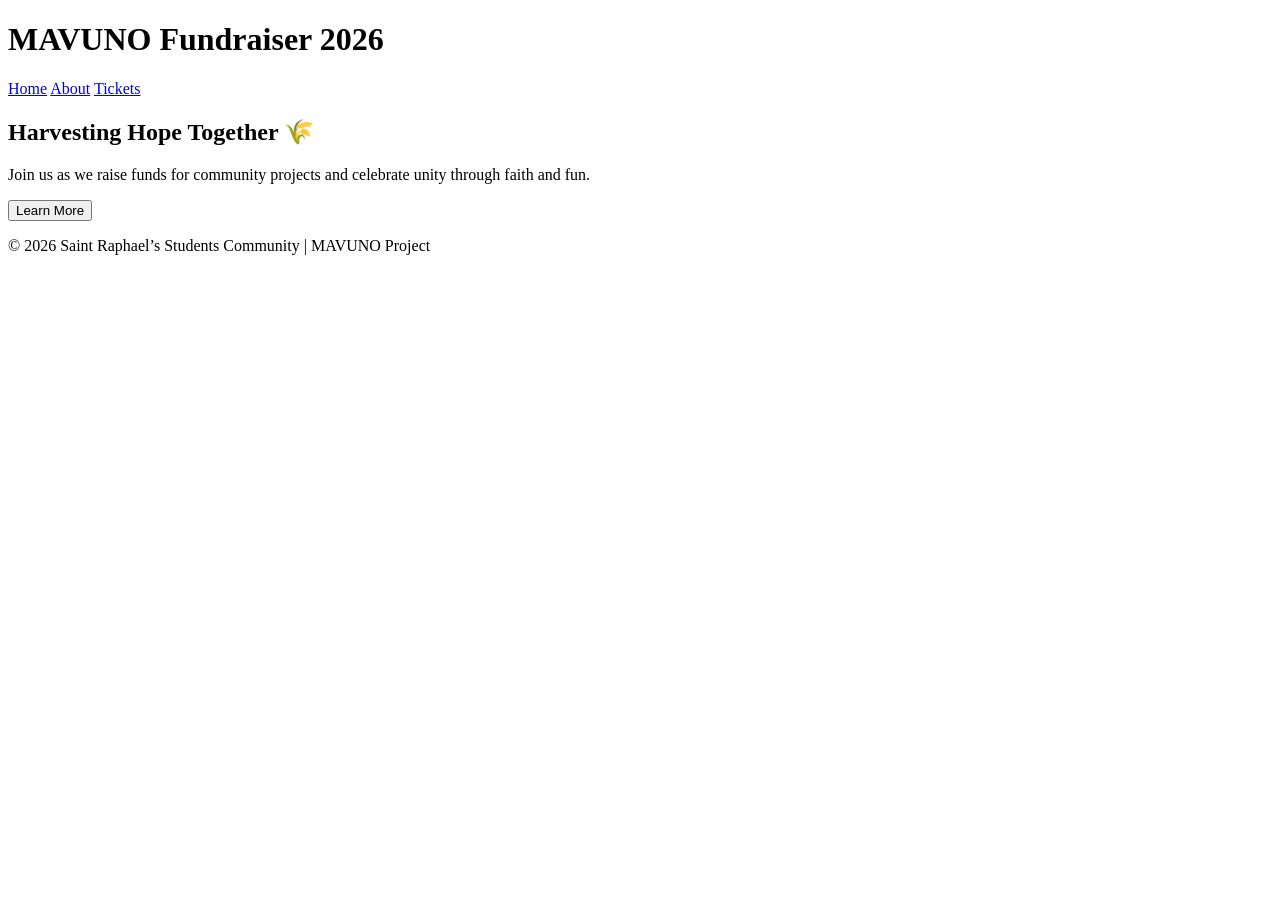
==== commit 90e4c28d: "Add files via upload" ====
--- a/index.html
+++ b/index.html
@@ -1,878 +1,30 @@
 <!DOCTYPE html>
 <html lang="en">
 <head>
-    <meta charset="UTF-8">
-    <meta name="viewport" content="width=device-width, initial-scale=1.0">
-    <title>MAVUNO Fundraiser 2026</title>
-    
-    <style>
-        * {
-            margin: 0;
-            padding: 0;
-            box-sizing: border-box;
-        }
-
-        body {
-            font-family: 'Segoe UI', Arial, sans-serif;
-            background-color: #f4f7f5;
-            color: #2d3748;
-            line-height: 1.6;
-            display: flex;
-            flex-direction: column;
-            min-height: 100vh;
-        }
-
-        header {
-            background-color: #1b4332; /* Deep Forest Green */
-            padding: 20px;
-            box-shadow: 0 2px 10px rgba(0, 0, 0, 0.1);
-        }
-
-        .nav-container {
-            max-width: 1200px;
-            margin: 0 auto;
-            display: flex;
-            justify-content: space-between;
-            align-items: center;
-        }
-
-        .logo {
-            color: #ffffff;
-            font-size: 1.5rem;
-            font-weight: 700;
-            letter-spacing: 1px;
-        }
-
-        nav ul {
-            display: flex;
-            list-style: none;
-            gap: 25px;
-        }
-
-        nav ul li a {
-            color: #b7e4c7;
-            text-decoration: none;
-            font-weight: 500;
-        }
-
-        nav ul li a:hover {
-            color: #ffffff;
-        }
-
-        .hero {
-            flex: 1;
-            display: flex;
-            align-items: center;
-            justify-content: center;
-            text-align: center;
-            padding: 100px 20px;
-            position: relative;
-            background: linear-gradient(135deg, #fff9e6 0%, #e8f5e9 100%);
-        }
-
-        .falling-container {
-            position: absolute;
-            top: 0;
-            left: 0;
-            width: 100%;
-            height: 100%;
-            overflow: hidden;
-            z-index: 1;
-            pointer-events: none;
-        }
-
-        .leaf {
-            position: absolute;
-            display: block;
-            font-size: 24px;
-            user-select: none;
-            pointer-events: none;
-            animation: fall linear infinite;
-        }
-
-        @keyframes fall {
-            0% {
-                top: -10%;
-                transform: translateX(0) rotate(0deg);
-                opacity: 0;
-            }
-            10% {
-                opacity: 0.8;
-            }
-            90% {
-                opacity: 0.8;
-            }
-            100% {
-                top: 110%;
-                transform: translateX(100px) rotate(360deg);
-                opacity: 0;
-            }
-        }
-
-        .hero-content h1 {
-            font-size: 3rem;
-            color: #1b4332;
-            margin-bottom: 20px;
-            font-weight: 800;
-        }
-
-        .hero-content p {
-            font-size: 1.2rem;
-            color: #4a5568;
-            max-width: 650px;
-            margin: 0 auto 40px auto;
-        }
-
-        .btn {
-            display: inline-block;
-            padding: 12px 30px;
-            font-size: 1rem;
-            font-weight: 600;
-            text-decoration: none;
-            border-radius: 6px;
-            background-color: #2d6a4f;
-            color: #ffffff;
-            transition: all 0.3s ease;
-        }
-
-        .btn:hover {
-            background-color: #1b4332;
-            transform: translateY(-2px);
-        }
-
-        footer {
-            background-color: #1b4332;
-            color: #b7e4c7;
-            text-align: center;
-            padding: 20px;
-            font-size: 0.9rem;
-        }
-
-        .info-grid {
-            max-width: 1200px;
-            margin: 40px auto 80px auto;
-            display: grid;
-            grid-template-columns: repeat(auto-fit, minmax(280px, 1fr));
-            gap: 25px;
-            padding: 0 20px;
-        }
-
-        .countdown-container {
-            text-align: center;
-            margin: 40px auto;
-            padding: 20px;
-        }
-
-        .countdown-container h2 {
-            color: #2d6a4f;
-            font-size: 1.8rem;
-            margin-bottom: 20px;
-        }
-
-        .countdown-display {
-            display: flex;
-            justify-content: center;
-            gap: 15px;
-        }
-
-        .time-box {
-            background-color: #ffffff;
-            padding: 15px 20px;
-            border-radius: 8px;
-            min-width: 80px;
-            box-shadow: 0 4px 6px rgba(0, 0, 0, 0.05);
-            border: 1px solid #e8f5e9;
-            text-align: center;
-        }
-
-        .time-box span {
-            display: block;
-            font-size: 2.2rem;
-            font-weight: bold;
-            color: #2d6a4f;
-        }
-
-        .time-box small {
-            color: #666;
-            text-transform: uppercase;
-            font-size: 0.75rem;
-            letter-spacing: 1px;
-            display: block;
-            margin-top: 5px;
-        }
-
-        .card {
-            background-color: #ffffff;
-            padding: 30px;
-            border-radius: 8px;
-            box-shadow: 0 4px 6px rgba(0, 0, 0, 0.05);
-            text-align: center;
-            border-top: 4px solid #2d6a4f;
-            transition: transform 0.3s ease;
-        }
-
-        .card:hover {
-            transform: translateY(-5px);
-        }
-
-        .card h3 {
-            color: #1b4332;
-            margin-bottom: 12px;
-            font-size: 1.3rem;
-        }
-
-        .card p {
-            color: #4a5568;
-            font-size: 1rem;
-            margin-bottom: 5px;
-        }
-
-        .card p strong {
-            color: #2d6a4f;
-            font-size: 1.2rem;
-            display: inline-block;
-            margin-bottom: 8px;
-        }
-
-        .raffle-explainer-container {
-            max-width: 1200px;
-            margin: 0 auto 50px auto;
-            padding: 0 20px;
-            display: flex;
-            flex-direction: row;
-            gap: 40px;
-            flex-wrap: wrap;
-        }
-
-        .explainer-text-box, .prizes-box {
-            background-color: #ffffff;
-            padding: 40px;
-            border-radius: 12px;
-            box-shadow: 0 4px 15px rgba(0,0,0,0.05);
-            flex: 1;
-            min-width: 320px;
-            border-top: 4px solid #40916c;
-        }
-
-        .explainer-text-box h2, .prizes-box h2 {
-            color: #1b4332;
-            margin-bottom: 15px;
-        }
-
-        .explainer-text-box h3 {
-            color: #2d6a4f;
-            margin-top: 20px;
-            margin-bottom: 10px;
-        }
-
-        .explainer-steps {
-            list-style: none;
-            padding: 0;
-        }
-
-        .explainer-steps li {
-            margin-bottom: 15px;
-            color: #4a5568;
-            line-height: 1.6;
-        }
-
-        .prize-list {
-            display: flex;
-            flex-direction: column;
-            gap: 15px;
-        }
-
-        .prize-item {
-            display: flex;
-            align-items: center;
-            gap: 20px;
-            background-color: #f8fafc;
-            padding: 15px 20px;
-            border-radius: 8px;
-            border: 1px solid #e2e8f0;
-        }
-
-        .prize-badge {
-            background-color: #1b4332;
-            color: white;
-            font-size: 0.8rem;
-            font-weight: bold;
-            padding: 6px 12px;
-            border-radius: 4px;
-            text-transform: uppercase;
-            white-space: nowrap;
-        }
-
-        .prize-badge.runner-up {
-            background-color: #4a5568;
-        }
-
-        .prize-details h4 {
-            color: #2d3748;
-            margin-bottom: 2px;
-            font-size: 1.1rem;
-        }
-
-        .prize-details p {
-            color: #666;
-            font-size: 0.9rem;
-            margin: 0;
-        }
-
-        .portal-container {
-            max-width: 1200px;
-            margin: 0 auto 80px auto;
-            padding: 0 20px;
-            display: flex;
-            gap: 40px;
-            flex-wrap: wrap;
-        }
-
-        .portal-form-box, .raffle-box {
-            background-color: #ffffff;
-            padding: 40px;
-            border-radius: 12px;
-            box-shadow: 0 4px 15px rgba(0, 0, 0, 0.05);
-            flex: 1;
-            min-width: 320px;
-        }
-
-        .portal-form-box h2, .raffle-box h2 {
-            color: #1b4332;
-            margin-bottom: 10px;
-        }
-
-        .portal-form-box p, .raffle-box p {
-            color: #555;
-            margin-bottom: 30px;
-        }
-
-        form label {
-            display: block;
-            margin-bottom: 8px;
-            font-weight: 600;
-            color: #2d3748;
-        }
-
-        form input, form select {
-            width: 100%;
-            padding: 12px;
-            margin-bottom: 20px;
-            border: 1px solid #ccc;
-            border-radius: 6px;
-            font-size: 1rem;
-        }
-
-        .btn-submit {
-            background-color: #2d6a4f;
-            color: white;
-            border: none;
-            width: 100%;
-            cursor: pointer;
-            font-weight: 600;
-            padding: 14px;
-            border-radius: 6px;
-            transition: background 0.3s;
-        }
-
-        .btn-submit:hover {
-            background-color: #1b4332;
-        }
-
-        .ticket-cards-container {
-            display: flex;
-            flex-direction: column;
-            gap: 20px;
-        }
-
-        .ticket-card {
-            position: relative;
-            border: 2px dashed #e2e8f0;
-            padding: 25px;
-            border-radius: 8px;
-            background-color: #f8fafc;
-            overflow: hidden;
-        }
-
-        .ticket-tag {
-            position: absolute;
-            top: 12px;
-            right: 12px;
-            font-size: 0.75rem;
-            font-weight: bold;
-            text-transform: uppercase;
-            padding: 4px 8px;
-            border-radius: 4px;
-        }
-.stock-badge {
-    display: inline-block;
-    background-color: #edf2f7;
-    color: #2d3748;
-    font-size: 0.8rem;
-    font-weight: 600;
-    padding: 4px 10px;
-    border-radius: 12px;
-    margin-bottom: 12px;
-    border: 1px solid #cbd5e0;
-}
-
-.qty-picker {
-    display: flex;
-    align-items: center;
-    justify-content: center;
-    gap: 10px;
-    margin: 15px 0;
-}
-
-.qty-picker label {
-    font-size: 0.9rem;
-    font-weight: 600;
-    color: #2d3748;
-}
-
-.qty-picker input {
-    width: 75px;
-    padding: 6px;
-    text-align: center;
-    font-size: 1rem;
-    border: 1px solid #cbd5e0;
-    border-radius: 6px;
-    font-weight: 600;
-}
-
-
-        .student-tkt .ticket-tag { background-color: #e8f5e9; color: #2e7d32; }
-        .alumni-tkt .ticket-tag { background-color: #e3f2fd; color: #1565c0; }
-        .community-tkt .ticket-tag { background-color: #fff3e0; color: #ef6c00; }
-
-        .ticket-card h3 { margin-bottom: 5px; color: #2d3748; }
-        .ticket-card .price { font-size: 1.5rem; font-weight: bold; color: #2d6a4f; margin-bottom: 10px; }
-        .ticket-card p { margin-bottom: 15px; font-size: 0.95rem; }
-
-        .btn-buy {
-            background-color: transparent;
-            border: 2px solid #2d6a4f;
-            color: #2d6a4f;
-            padding: 8px 20px;
-            border-radius: 6px;
-            cursor: pointer;
-            font-weight: 600;
-            transition: all 0.3s;
-        }
-
-        .btn-buy:hover {
-            background-color: #2d6a4f;
-            color: white;
-        }
-
-        .modal {
-            display: none;
-            position: fixed;
-            top: 0; left: 0; width: 100%; height: 100%;
-            background-color: rgba(0,0,0,0.5);
-            justify-content: center;
-            align-items: center;
-            z-index: 1000;
-        }
-
-        .modal-content {
-            background-color: white;
-            padding: 40px;
-            border-radius: 12px;
-            max-width: 450px;
-            width: 90%;
-            position: relative;
-            text-align: center;
-            box-shadow: 0 4px 25px rgba(0,0,0,0.15);
-        }
-
-        .close-btn {
-            position: absolute;
-            top: 15px; right: 20px;
-            font-size: 1.8rem;
-            cursor: pointer;
-            color: #aaa;
-        }
-
-        .close-btn:hover { color: #333; }
-
-        .till-box {
-            background-color: #f1f8f5;
-            border: 2px solid #2d6a4f;
-            padding: 20px;
-            border-radius: 8px;
-            margin: 20px 0;
-        }
-
-        .till-box h2 { color: #2d6a4f; font-size: 2rem; margin: 5px 0; letter-spacing: 1px; }
-    </style>
+  <meta charset="UTF-8">
+  <meta name="viewport" content="width=device-width, initial-scale=1.0">
+  <title>MAVUNO Fundraiser</title>
+  <link rel="stylesheet" href="css/style.css">
+  <script src="js/script.js" defer></script>
 </head>
 <body>
+  <header>
+    <h1>MAVUNO Fundraiser 2026</h1>
+    <nav>
+      <a href="index.html">Home</a>
+      <a href="about.html">About</a>
+      <a href="tickets.html">Tickets</a>
+    </nav>
+  </header>
 
-    <header>
-        <div class="nav-container">
-            <div class="logo">UPPER KABETE CAMPUS MAVUNO FUNDRAISER 2026</div>
-            <nav>
-                <ul>
-                    <li><a href="#">Home</a></li>
-                    <li><a href="#">About</a></li>
-                </ul>
-            </nav>
-        </div>
-    </header>
+  <section class="hero">
+    <h2>Harvesting Hope Together 🌾</h2>
+    <p>Join us as we raise funds for community projects and celebrate unity through faith and fun.</p>
+    <button onclick="showAlert()">Learn More</button>
+  </section>
 
-    <section class="hero">
-        <div class="falling-container" id="fallingContainer"></div>
-
-        <div class="hero-content">
-            <h1>Harvesting Hope Together 🌾</h1>
-            <p>Join us as we raise funds for community projects and celebrate unity through faith and fun.</p>
-            <a href="#raffle-hub" class="btn">Explore Raffle</a>
-        </div>
-    </section>
-
-    <section class="info-grid">
-        <div class="card">
-            <h3>📅 Event Date</h3>
-            <p><strong>November 7, 2026</strong></p>
-            <p>Mark your calendars for an unforgettable day!</p>
-        </div>
-        <div class="card">
-            <h3>📍 Location</h3>
-            <p><strong>Upper Kabete Campus</strong></p>
-            <p>Join us physically or connect with us online.</p>
-        </div>
-        <div class="card">
-            <h3>🎯 Our Target Goal</h3>
-            <p><strong>350,000 KES</strong></p>
-            <p>Every contribution brings community projects to life.</p>
-        </div>
-    </section>
-
-    <div class="countdown-container">
-        <h2>Mavuno Countdown 🌾</h2>
-        <div class="countdown-display">
-            <div class="time-box">
-                <span id="days">00</span>
-                <small>Days</small>
-            </div>
-            <div class="time-box">
-                <span id="hours">00</span>
-                <small>Hours</small>
-            </div>
-            <div class="time-box">
-                <span id="minutes">00</span>
-                <small>Minutes</small>
-            </div>
-            <div class="time-box">
-                <span id="seconds">00</span>
-                <small>Seconds</small>
-            </div>
-        </div>
-    </div>
-
-    <section class="raffle-explainer-container" id="raffle-hub">
-        <div class="explainer-text-box">
-            <h2>🎟️ What is the MAVUNO Raffle?</h2>
-            <p>The MAVUNO Raffle is an exciting initiative to support our annual student fundraiser. 100% of the proceeds from your ticket purchases go directly toward funding community impact projects, supporting student welfare, and driving local outreach initiatives.</p>
-            
-            <h3>How It Works:</h3>
-            <ul class="explainer-steps">
-                <li><strong>1. Choose Your Edition:</strong> Pick the ticket tier that matches your status (Student, Alumni, or Supporter).</li>
-                <li><strong>2. Secure via M-Pesa:</strong> Click 'Buy Ticket' and complete your payment to our secure Till Number.</li>
-                <li><strong>3. Get Verified:</strong> Keep your transaction code. Once verified, your official ticket number is locked into the draw.</li>
-                <li><strong>4. The Grand Draw:</strong> Winners will be picked randomly during our main event on <strong>November 7, 2026</strong>!</li>
-            </ul>
-        </div>
-
-        <div class="prizes-box">
-            <h2>🎁 Grand Prizes to be Won!</h2>
-            <p>We have lined up incredible rewards to appreciate your generosity. Here's a glimpse of what you could walk away with:</p>
-            
-            <div class="prize-list">
-                <div class="prize-item">
-                    <span class="prize-badge">1st Prize</span>
-                    <div class="prize-details">
-                        <h4>📱 Brand New Smartphone</h4>
-                        <p>The ultimate tech upgrade to keep you connected in style.</p>
-                    </div>
-                </div>
-                
-                <div class="prize-item">
-                    <span class="prize-badge">2nd Prize</span>
-                    <div class="prize-details">
-                        <h4>🎧 Premium Wireless Headphones</h4>
-                        <p>High-fidelity sound and noise cancellation for school or travel.</p>
-                    </div>
-                </div>
-
-                <div class="prize-item">
-                    <span class="prize-badge">3rd Prize</span>
-                    <div class="prize-details">
-                        <h4>🛍️ 10,000 KES Shopping Voucher</h4>
-                        <p>Fully loaded voucher redeemable at major retail outlets.</p>
-                    </div>
-                </div>
-
-                <div class="prize-item hampers">
-                    <span class="prize-badge runner-up">Runner Up</span>
-                    <div class="prize-details">
-                        <h4>🧺 Custom Gift Hampers</h4>
-                        <p>5 lucky winners will receive gift bags packed with goodies and official merchandise.</p>
-                    </div>
-                </div>
-            </div>
-        </div>
-    </section>
-
-    <section class="portal-container">
-        <div class="portal-form-box">
-            <h2>📝 Registration Portal</h2>
-            <p>Register your details below to confirm your attendance.</p>
-            
-            <form id="registrationForm" onsubmit="event.preventDefault();">
-                <label for="role">Select Your Category:</label>
-                <select id="role" onchange="toggleFormFields()">
-                    <option value="student">Current Student</option>
-                    <option value="alumni">Alumni</option>
-                    <option value="guest">Guest/</option>
-                </select>
-
-                <label for="fullName">Full Name:</label>
-                <input type="text" id="fullName" placeholder="Enter your full name" required>
-
-                <div id="dynamicField">
-                    <label for="regNumber">Registration Number:</label>
-                    <input type="text" id="regNumber" placeholder="e.g., A123/4567/2024" required>
-                </div>
-
-                <label for="phoneNumber">Phone Number (M-Pesa):</label>
-                <input type="tel" id="phoneNumber" placeholder="e.g., 0712345678" required>
-
-                <button type="submit" class="btn btn-submit" onclick="alert('Registration details saved locally!')">Submit Registration</button>
-            </form>
-        </div>
-
-        <div class="raffle-box">
-    <h2>🎟️ MAVUNO Digital Raffle Tickets</h2>
-    <p>All tickets are issued 100% online. Select your quantity below to calculate your total!</p>
-    
-    <div class="ticket-cards-container">
-        <!-- Student Edition (100 Available) -->
-        <div class="ticket-card student-tkt">
-            <div class="ticket-tag">Student Edition</div>
-            <h3>🌾 Class Ticket</h3>
-            <p class="price">100 KES <span style="font-size: 0.85rem; font-weight: normal; color: #666;">/ ticket</span></p>
-            <span class="stock-badge">
-                ⚡ <span id="studentRemaining">100</span> / 100 Tickets Remaining
-            </span>
-            <p>Exclusive for current students. Enter to win grand prizes!</p>
-            
-            <div class="qty-picker">
-                <label for="studentQty">Quantity:</label>
-                <input type="number" id="studentQty" value="1" min="1" max="100">
-            </div>
-
-            <button class="btn btn-buy" onclick="buyTickets('Student Edition', 100, 'studentQty')">Buy Ticket(s)</button>
-        </div>
-
-        <!-- Alumni Edition (300 Available) -->
-        <div class="ticket-card alumni-tkt">
-            <div class="ticket-tag">Alumni Edition</div>
-            <h3>🎓 Legacy Ticket</h3>
-            <p class="price">500 KES <span style="font-size: 0.85rem; font-weight: normal; color: #666;">/ ticket</span></p>
-            <span class="stock-badge">
-                ⚡ <span id="alumniRemaining">300</span> / 300 Tickets Remaining
-            </span>
-            <p>For our esteemed alumni returning to support campus development.</p>
-            
-            <div class="qty-picker">
-                <label for="alumniQty">Quantity:</label>
-                <input type="number" id="alumniQty" value="1" min="1" max="300">
-            </div>
-
-            <button class="btn btn-buy" onclick="buyTickets('Alumni Edition', 500, 'alumniQty')">Buy Ticket(s)</button>
-        </div>
-    </div>
-</div>
-    </section>
-
-    <div id="paymentModal" class="modal">
-    <div class="modal-content">
-        <span class="close-btn" onclick="closeModal()">&times;</span>
-        <h3 id="modalTicketTitle">Buy Raffle Tickets</h3>
-        <p id="modalTicketSummary" style="color: #2d6a4f; font-weight: 600; margin: 8px 0; font-size: 1rem;"></p>
-        <p style="font-size: 0.95rem; color: #555;">To complete your digital purchase, pay via M-Pesa:</p>
-        
-        <div class="till-box">
-            <p>Buy Goods Till Number:</p>
-            <h2>💥 123 456 789</h2>
-            <p>Total Payable: <strong id="modalTicketPrice">0</strong> KES</p>
-        </div>
-        
-        <p style="font-size: 0.85rem; color: #666; margin-top: 15px;">
-            Once verified, your digital ticket numbers will be assigned automatically.
-        </p>
-        <button class="btn btn-submit" style="margin-top: 15px; width: 100%;" onclick="confirmPayment()">I Have Paid</button>
-    </div>
-</div>
-    </div>
-
-    <footer>
-        <p>&copy; 2026 Saint Raphael's Students Community | MAVUNO Project</p>
-    </footer>
-
-    <script>
-        // 1. Dynamic form field toggle based on role
-        function toggleFormFields() {
-            const role = document.getElementById('role').value;
-            const dynamicField = document.getElementById('dynamicField');
-            
-            if (role === 'student') {
-                dynamicField.innerHTML = `
-                    <label for="regNumber">Registration Number:</label>
-                    <input type="text" id="regNumber" placeholder="e.g., A123/4567/2024" required>
-                `;
-            } else if (role === 'alumni') {
-                dynamicField.innerHTML = `
-                    <label for="regNumber">Year of Graduation / Exit:</label>
-                    <input type="text" id="regNumber" placeholder="e.g., Class of 2024" required>
-                `;
-            } else {
-                dynamicField.innerHTML = '';
-            }
-        }
-
-        // 2. Control Modal Windows for M-Pesa checkout
-        function openPaymentModal(ticketName, price) {
-            document.getElementById('modalTicketTitle').innerText = `Buy ${ticketName}`;
-            document.getElementById('modalTicketPrice').innerText = price;
-            document.getElementById('paymentModal').style.display = 'flex';
-        }
-
-        function closeModal() {
-            document.getElementById('paymentModal').style.display = 'none';
-        }
-
-        window.onclick = function(event) {
-            const modal = document.getElementById('paymentModal');
-            if (event.target == modal) {
-                modal.style.display = 'none';
-            }
-        }
-
-        // 3. Falling leaf animation generator
-        const container = document.getElementById('fallingContainer');
-        const symbols = ['🍂', '🍁', '🍃']; 
-
-        function createLeaf() {
-            const leaf = document.createElement('div');
-            leaf.classList.add('leaf');
-            leaf.innerText = symbols[Math.floor(Math.random() * symbols.length)];
-            leaf.style.left = Math.random() * 100 + '%';
-            
-            const duration = Math.random() * 6 + 6;
-            leaf.style.animationDuration = duration + 's';
-            leaf.style.fontSize = Math.random() * 15 + 15 + 'px';
-            
-            container.appendChild(leaf);
-            
-            setTimeout(() => {
-                leaf.remove();
-            }, duration * 1000);
-        }
-
-        setInterval(createLeaf, 800);
-
-        // 4. Countdown timer logic target: Nov 7, 2026
-        const targetDate = new Date("Nov 7, 2026 00:00:00").getTime();
-
-        const updateTimer = setInterval(function() {
-            const now = new Date().getTime();
-            const difference = targetDate - now;
-
-            const d = Math.floor(difference / (1000 * 60 * 60 * 24));
-            const h = Math.floor((difference % (1000 * 60 * 60 * 24)) / (1000 * 60 * 60));
-            const m = Math.floor((difference % (1000 * 60 * 60)) / (1000 * 60));
-            const s = Math.floor((difference % (1000 * 60)) / 1000);
-
-            document.getElementById("days").innerText = d < 10 ? "0" + d : d;
-            document.getElementById("hours").innerText = h < 10 ? "0" + h : h;
-            document.getElementById("minutes").innerText = m < 10 ? "0" + m : m;
-            document.getElementById("seconds").innerText = s < 10 ? "0" + s : s;
-
-            if (difference < 0) {
-                clearInterval(updateTimer);
-                document.querySelector(".countdown-display").innerHTML = "<h3>The Event Has Started! 🌾</h3>";
-            }
-        }, 1000);// Stock limits
-let totalStudentTickets = 100;
-let totalAlumniTickets = 300;
-
-// Retrieve sold count from local storage or default to 0
-let studentSold = parseInt(localStorage.getItem('studentSold')) || 0;
-let alumniSold = parseInt(localStorage.getItem('alumniSold')) || 0;
-
-let currentPurchaseType = '';
-let currentPurchaseQty = 0;
-
-function updateStockDisplay() {
-    const studentRemaining = totalStudentTickets - studentSold;
-    const alumniRemaining = totalAlumniTickets - alumniSold;
-
-    document.getElementById('studentRemaining').innerText = studentRemaining > 0 ? studentRemaining : '0 (Sold Out)';
-    document.getElementById('alumniRemaining').innerText = alumniRemaining > 0 ? alumniRemaining : '0 (Sold Out)';
-    
-    document.getElementById('studentQty').max = Math.max(0, studentRemaining);
-    document.getElementById('alumniQty').max = Math.max(0, alumniRemaining);
-}
-
-function buyTickets(ticketName, unitPrice, inputId) {
-    const qtyInput = document.getElementById(inputId);
-    let quantity = parseInt(qtyInput.value) || 1;
-    
-    const remaining = ticketName === 'Student Edition' 
-        ? (totalStudentTickets - studentSold) 
-        : (totalAlumniTickets - alumniSold);
-
-    if (quantity < 1) {
-        alert("Please enter a valid ticket quantity.");
-        return;
-    }
-    
-    if (quantity > remaining) {
-        alert(`Only ${remaining} ticket(s) remaining for this tier.`);
-        return;
-    }
-
-    currentPurchaseType = ticketName;
-    currentPurchaseQty = quantity;
-
-    const totalPrice = quantity * unitPrice;
-    
-    document.getElementById('modalTicketTitle').innerText = `Buy ${ticketName}`;
-    document.getElementById('modalTicketSummary').innerText = `${quantity} Ticket(s) × ${unitPrice} KES = ${totalPrice.toLocaleString()} KES`;
-    document.getElementById('modalTicketPrice').innerText = totalPrice.toLocaleString();
-    document.getElementById('paymentModal').style.display = 'flex';
-}
-
-function confirmPayment() {
-    if (currentPurchaseType === 'Student Edition') {
-        studentSold += currentPurchaseQty;
-        localStorage.setItem('studentSold', studentSold);
-    } else if (currentPurchaseType === 'Alumni Edition') {
-        alumniSold += currentPurchaseQty;
-        localStorage.setItem('alumniSold', alumniSold);
-    }
-
-    updateStockDisplay();
-    closeModal();
-    alert('Payment submitted for verification! Remaining tickets updated.');
-}
-
-// Run on page load
-document.addEventListener('DOMContentLoaded', updateStockDisplay);
-
-    </script>
+  <footer>
+    <p>&copy; 2026 Saint Raphael’s Students Community | MAVUNO Project</p>
+  </footer>
 </body>
-</html>+</html>
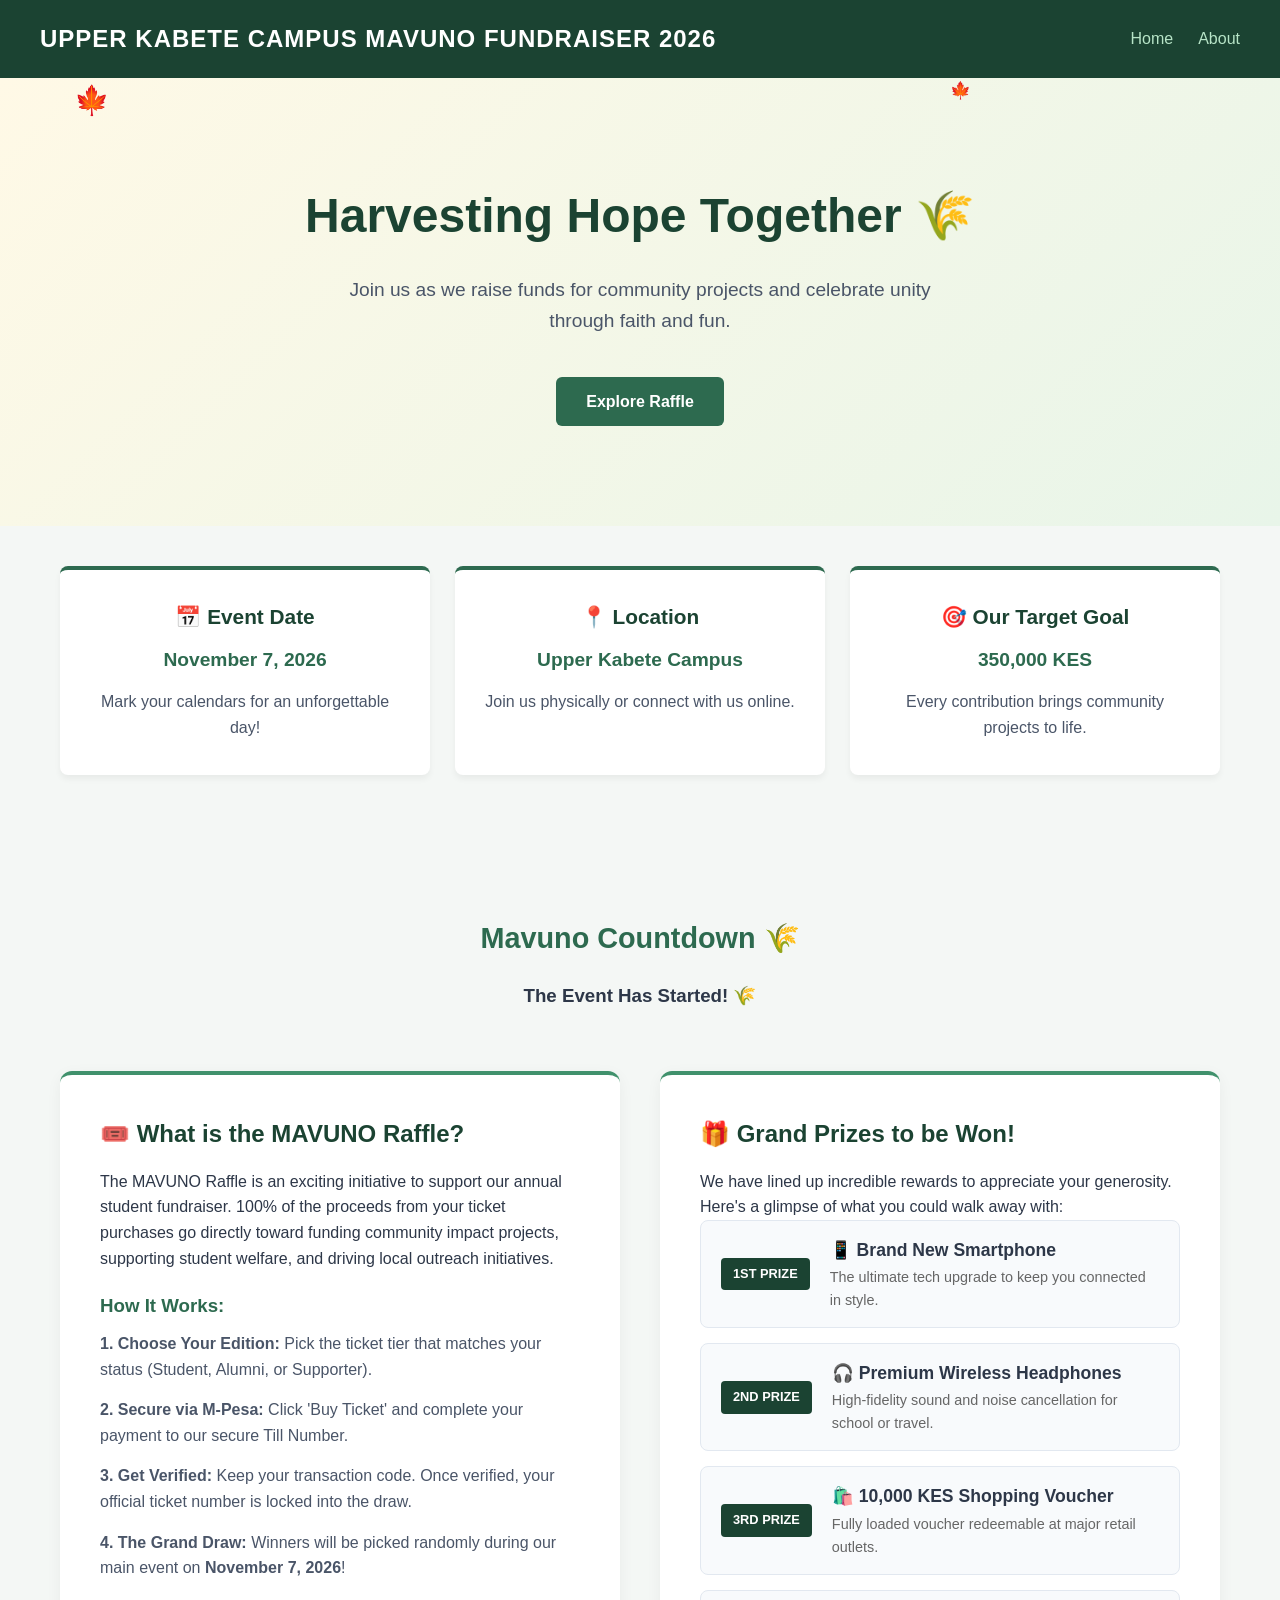
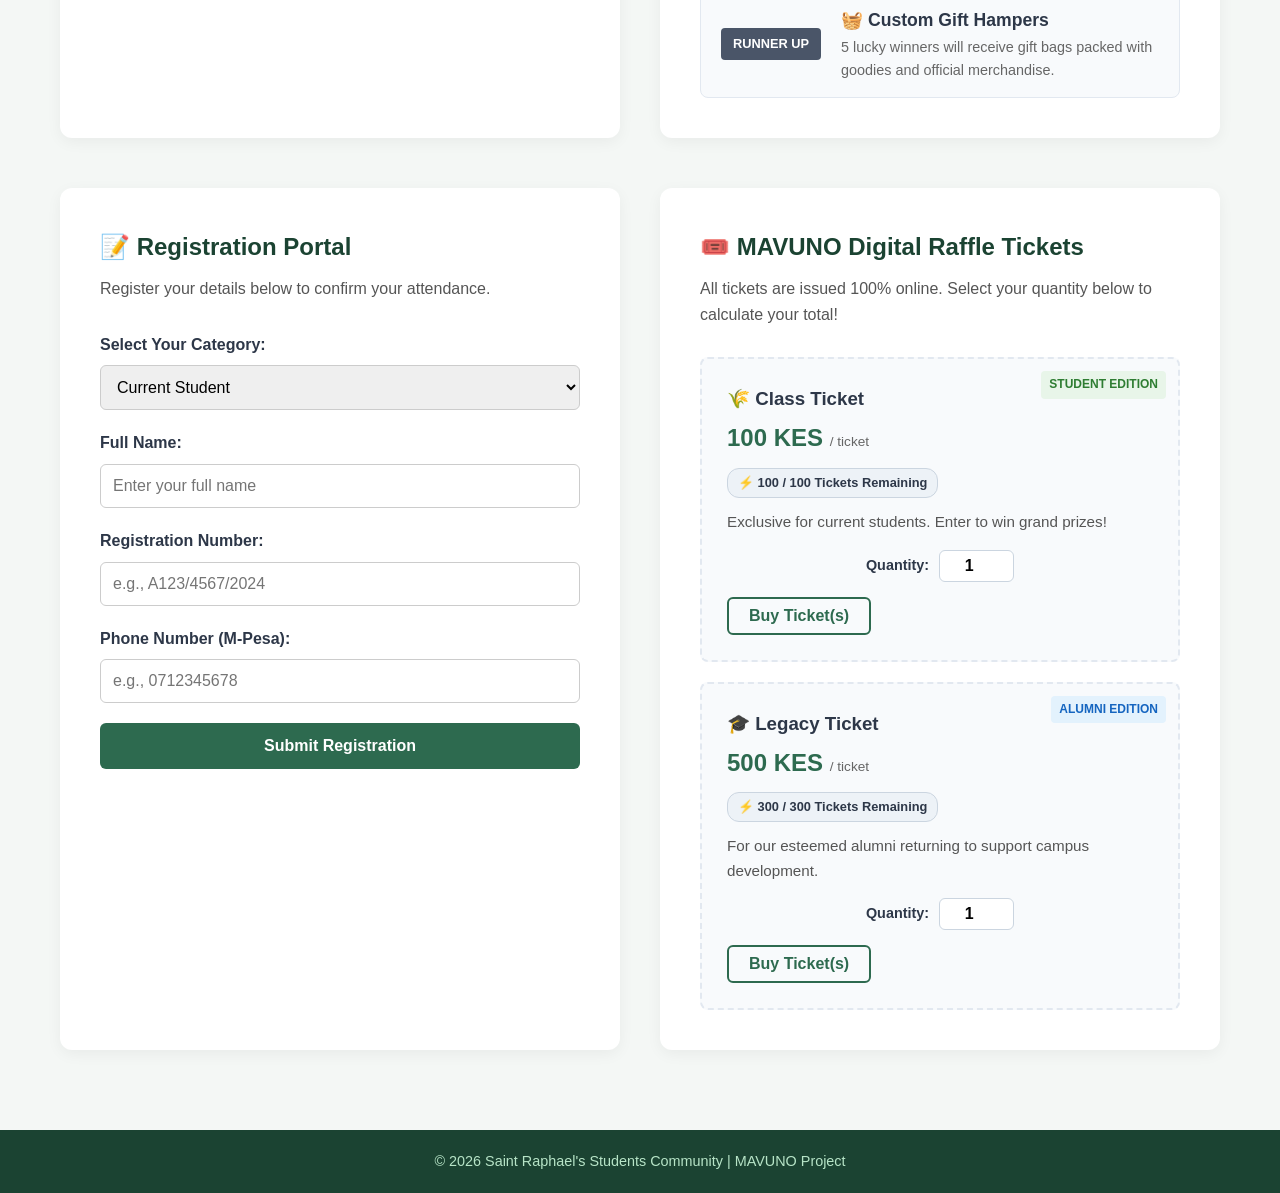
==== commit 57af96d7: "Add files via upload" ====
--- a/index.html
+++ b/index.html
@@ -1,30 +1,878 @@
 <!DOCTYPE html>
 <html lang="en">
 <head>
-  <meta charset="UTF-8">
-  <meta name="viewport" content="width=device-width, initial-scale=1.0">
-  <title>MAVUNO Fundraiser</title>
-  <link rel="stylesheet" href="css/style.css">
-  <script src="js/script.js" defer></script>
+    <meta charset="UTF-8">
+    <meta name="viewport" content="width=device-width, initial-scale=1.0">
+    <title>MAVUNO Fundraiser 2026</title>
+    
+    <style>
+        * {
+            margin: 0;
+            padding: 0;
+            box-sizing: border-box;
+        }
+
+        body {
+            font-family: 'Segoe UI', Arial, sans-serif;
+            background-color: #f4f7f5;
+            color: #2d3748;
+            line-height: 1.6;
+            display: flex;
+            flex-direction: column;
+            min-height: 100vh;
+        }
+
+        header {
+            background-color: #1b4332; /* Deep Forest Green */
+            padding: 20px;
+            box-shadow: 0 2px 10px rgba(0, 0, 0, 0.1);
+        }
+
+        .nav-container {
+            max-width: 1200px;
+            margin: 0 auto;
+            display: flex;
+            justify-content: space-between;
+            align-items: center;
+        }
+
+        .logo {
+            color: #ffffff;
+            font-size: 1.5rem;
+            font-weight: 700;
+            letter-spacing: 1px;
+        }
+
+        nav ul {
+            display: flex;
+            list-style: none;
+            gap: 25px;
+        }
+
+        nav ul li a {
+            color: #b7e4c7;
+            text-decoration: none;
+            font-weight: 500;
+        }
+
+        nav ul li a:hover {
+            color: #ffffff;
+        }
+
+        .hero {
+            flex: 1;
+            display: flex;
+            align-items: center;
+            justify-content: center;
+            text-align: center;
+            padding: 100px 20px;
+            position: relative;
+            background: linear-gradient(135deg, #fff9e6 0%, #e8f5e9 100%);
+        }
+
+        .falling-container {
+            position: absolute;
+            top: 0;
+            left: 0;
+            width: 100%;
+            height: 100%;
+            overflow: hidden;
+            z-index: 1;
+            pointer-events: none;
+        }
+
+        .leaf {
+            position: absolute;
+            display: block;
+            font-size: 24px;
+            user-select: none;
+            pointer-events: none;
+            animation: fall linear infinite;
+        }
+
+        @keyframes fall {
+            0% {
+                top: -10%;
+                transform: translateX(0) rotate(0deg);
+                opacity: 0;
+            }
+            10% {
+                opacity: 0.8;
+            }
+            90% {
+                opacity: 0.8;
+            }
+            100% {
+                top: 110%;
+                transform: translateX(100px) rotate(360deg);
+                opacity: 0;
+            }
+        }
+
+        .hero-content h1 {
+            font-size: 3rem;
+            color: #1b4332;
+            margin-bottom: 20px;
+            font-weight: 800;
+        }
+
+        .hero-content p {
+            font-size: 1.2rem;
+            color: #4a5568;
+            max-width: 650px;
+            margin: 0 auto 40px auto;
+        }
+
+        .btn {
+            display: inline-block;
+            padding: 12px 30px;
+            font-size: 1rem;
+            font-weight: 600;
+            text-decoration: none;
+            border-radius: 6px;
+            background-color: #2d6a4f;
+            color: #ffffff;
+            transition: all 0.3s ease;
+        }
+
+        .btn:hover {
+            background-color: #1b4332;
+            transform: translateY(-2px);
+        }
+
+        footer {
+            background-color: #1b4332;
+            color: #b7e4c7;
+            text-align: center;
+            padding: 20px;
+            font-size: 0.9rem;
+        }
+
+        .info-grid {
+            max-width: 1200px;
+            margin: 40px auto 80px auto;
+            display: grid;
+            grid-template-columns: repeat(auto-fit, minmax(280px, 1fr));
+            gap: 25px;
+            padding: 0 20px;
+        }
+
+        .countdown-container {
+            text-align: center;
+            margin: 40px auto;
+            padding: 20px;
+        }
+
+        .countdown-container h2 {
+            color: #2d6a4f;
+            font-size: 1.8rem;
+            margin-bottom: 20px;
+        }
+
+        .countdown-display {
+            display: flex;
+            justify-content: center;
+            gap: 15px;
+        }
+
+        .time-box {
+            background-color: #ffffff;
+            padding: 15px 20px;
+            border-radius: 8px;
+            min-width: 80px;
+            box-shadow: 0 4px 6px rgba(0, 0, 0, 0.05);
+            border: 1px solid #e8f5e9;
+            text-align: center;
+        }
+
+        .time-box span {
+            display: block;
+            font-size: 2.2rem;
+            font-weight: bold;
+            color: #2d6a4f;
+        }
+
+        .time-box small {
+            color: #666;
+            text-transform: uppercase;
+            font-size: 0.75rem;
+            letter-spacing: 1px;
+            display: block;
+            margin-top: 5px;
+        }
+
+        .card {
+            background-color: #ffffff;
+            padding: 30px;
+            border-radius: 8px;
+            box-shadow: 0 4px 6px rgba(0, 0, 0, 0.05);
+            text-align: center;
+            border-top: 4px solid #2d6a4f;
+            transition: transform 0.3s ease;
+        }
+
+        .card:hover {
+            transform: translateY(-5px);
+        }
+
+        .card h3 {
+            color: #1b4332;
+            margin-bottom: 12px;
+            font-size: 1.3rem;
+        }
+
+        .card p {
+            color: #4a5568;
+            font-size: 1rem;
+            margin-bottom: 5px;
+        }
+
+        .card p strong {
+            color: #2d6a4f;
+            font-size: 1.2rem;
+            display: inline-block;
+            margin-bottom: 8px;
+        }
+
+        .raffle-explainer-container {
+            max-width: 1200px;
+            margin: 0 auto 50px auto;
+            padding: 0 20px;
+            display: flex;
+            flex-direction: row;
+            gap: 40px;
+            flex-wrap: wrap;
+        }
+
+        .explainer-text-box, .prizes-box {
+            background-color: #ffffff;
+            padding: 40px;
+            border-radius: 12px;
+            box-shadow: 0 4px 15px rgba(0,0,0,0.05);
+            flex: 1;
+            min-width: 320px;
+            border-top: 4px solid #40916c;
+        }
+
+        .explainer-text-box h2, .prizes-box h2 {
+            color: #1b4332;
+            margin-bottom: 15px;
+        }
+
+        .explainer-text-box h3 {
+            color: #2d6a4f;
+            margin-top: 20px;
+            margin-bottom: 10px;
+        }
+
+        .explainer-steps {
+            list-style: none;
+            padding: 0;
+        }
+
+        .explainer-steps li {
+            margin-bottom: 15px;
+            color: #4a5568;
+            line-height: 1.6;
+        }
+
+        .prize-list {
+            display: flex;
+            flex-direction: column;
+            gap: 15px;
+        }
+
+        .prize-item {
+            display: flex;
+            align-items: center;
+            gap: 20px;
+            background-color: #f8fafc;
+            padding: 15px 20px;
+            border-radius: 8px;
+            border: 1px solid #e2e8f0;
+        }
+
+        .prize-badge {
+            background-color: #1b4332;
+            color: white;
+            font-size: 0.8rem;
+            font-weight: bold;
+            padding: 6px 12px;
+            border-radius: 4px;
+            text-transform: uppercase;
+            white-space: nowrap;
+        }
+
+        .prize-badge.runner-up {
+            background-color: #4a5568;
+        }
+
+        .prize-details h4 {
+            color: #2d3748;
+            margin-bottom: 2px;
+            font-size: 1.1rem;
+        }
+
+        .prize-details p {
+            color: #666;
+            font-size: 0.9rem;
+            margin: 0;
+        }
+
+        .portal-container {
+            max-width: 1200px;
+            margin: 0 auto 80px auto;
+            padding: 0 20px;
+            display: flex;
+            gap: 40px;
+            flex-wrap: wrap;
+        }
+
+        .portal-form-box, .raffle-box {
+            background-color: #ffffff;
+            padding: 40px;
+            border-radius: 12px;
+            box-shadow: 0 4px 15px rgba(0, 0, 0, 0.05);
+            flex: 1;
+            min-width: 320px;
+        }
+
+        .portal-form-box h2, .raffle-box h2 {
+            color: #1b4332;
+            margin-bottom: 10px;
+        }
+
+        .portal-form-box p, .raffle-box p {
+            color: #555;
+            margin-bottom: 30px;
+        }
+
+        form label {
+            display: block;
+            margin-bottom: 8px;
+            font-weight: 600;
+            color: #2d3748;
+        }
+
+        form input, form select {
+            width: 100%;
+            padding: 12px;
+            margin-bottom: 20px;
+            border: 1px solid #ccc;
+            border-radius: 6px;
+            font-size: 1rem;
+        }
+
+        .btn-submit {
+            background-color: #2d6a4f;
+            color: white;
+            border: none;
+            width: 100%;
+            cursor: pointer;
+            font-weight: 600;
+            padding: 14px;
+            border-radius: 6px;
+            transition: background 0.3s;
+        }
+
+        .btn-submit:hover {
+            background-color: #1b4332;
+        }
+
+        .ticket-cards-container {
+            display: flex;
+            flex-direction: column;
+            gap: 20px;
+        }
+
+        .ticket-card {
+            position: relative;
+            border: 2px dashed #e2e8f0;
+            padding: 25px;
+            border-radius: 8px;
+            background-color: #f8fafc;
+            overflow: hidden;
+        }
+
+        .ticket-tag {
+            position: absolute;
+            top: 12px;
+            right: 12px;
+            font-size: 0.75rem;
+            font-weight: bold;
+            text-transform: uppercase;
+            padding: 4px 8px;
+            border-radius: 4px;
+        }
+.stock-badge {
+    display: inline-block;
+    background-color: #edf2f7;
+    color: #2d3748;
+    font-size: 0.8rem;
+    font-weight: 600;
+    padding: 4px 10px;
+    border-radius: 12px;
+    margin-bottom: 12px;
+    border: 1px solid #cbd5e0;
+}
+
+.qty-picker {
+    display: flex;
+    align-items: center;
+    justify-content: center;
+    gap: 10px;
+    margin: 15px 0;
+}
+
+.qty-picker label {
+    font-size: 0.9rem;
+    font-weight: 600;
+    color: #2d3748;
+}
+
+.qty-picker input {
+    width: 75px;
+    padding: 6px;
+    text-align: center;
+    font-size: 1rem;
+    border: 1px solid #cbd5e0;
+    border-radius: 6px;
+    font-weight: 600;
+}
+
+
+        .student-tkt .ticket-tag { background-color: #e8f5e9; color: #2e7d32; }
+        .alumni-tkt .ticket-tag { background-color: #e3f2fd; color: #1565c0; }
+        .community-tkt .ticket-tag { background-color: #fff3e0; color: #ef6c00; }
+
+        .ticket-card h3 { margin-bottom: 5px; color: #2d3748; }
+        .ticket-card .price { font-size: 1.5rem; font-weight: bold; color: #2d6a4f; margin-bottom: 10px; }
+        .ticket-card p { margin-bottom: 15px; font-size: 0.95rem; }
+
+        .btn-buy {
+            background-color: transparent;
+            border: 2px solid #2d6a4f;
+            color: #2d6a4f;
+            padding: 8px 20px;
+            border-radius: 6px;
+            cursor: pointer;
+            font-weight: 600;
+            transition: all 0.3s;
+        }
+
+        .btn-buy:hover {
+            background-color: #2d6a4f;
+            color: white;
+        }
+
+        .modal {
+            display: none;
+            position: fixed;
+            top: 0; left: 0; width: 100%; height: 100%;
+            background-color: rgba(0,0,0,0.5);
+            justify-content: center;
+            align-items: center;
+            z-index: 1000;
+        }
+
+        .modal-content {
+            background-color: white;
+            padding: 40px;
+            border-radius: 12px;
+            max-width: 450px;
+            width: 90%;
+            position: relative;
+            text-align: center;
+            box-shadow: 0 4px 25px rgba(0,0,0,0.15);
+        }
+
+        .close-btn {
+            position: absolute;
+            top: 15px; right: 20px;
+            font-size: 1.8rem;
+            cursor: pointer;
+            color: #aaa;
+        }
+
+        .close-btn:hover { color: #333; }
+
+        .till-box {
+            background-color: #f1f8f5;
+            border: 2px solid #2d6a4f;
+            padding: 20px;
+            border-radius: 8px;
+            margin: 20px 0;
+        }
+
+        .till-box h2 { color: #2d6a4f; font-size: 2rem; margin: 5px 0; letter-spacing: 1px; }
+    </style>
 </head>
 <body>
-  <header>
-    <h1>MAVUNO Fundraiser 2026</h1>
-    <nav>
-      <a href="index.html">Home</a>
-      <a href="about.html">About</a>
-      <a href="tickets.html">Tickets</a>
-    </nav>
-  </header>
-
-  <section class="hero">
-    <h2>Harvesting Hope Together 🌾</h2>
-    <p>Join us as we raise funds for community projects and celebrate unity through faith and fun.</p>
-    <button onclick="showAlert()">Learn More</button>
-  </section>
-
-  <footer>
-    <p>&copy; 2026 Saint Raphael’s Students Community | MAVUNO Project</p>
-  </footer>
+
+    <header>
+        <div class="nav-container">
+            <div class="logo">UPPER KABETE CAMPUS MAVUNO FUNDRAISER 2026</div>
+            <nav>
+                <ul>
+                    <li><a href="#">Home</a></li>
+                    <li><a href="#">About</a></li>
+                </ul>
+            </nav>
+        </div>
+    </header>
+
+    <section class="hero">
+        <div class="falling-container" id="fallingContainer"></div>
+
+        <div class="hero-content">
+            <h1>Harvesting Hope Together 🌾</h1>
+            <p>Join us as we raise funds for community projects and celebrate unity through faith and fun.</p>
+            <a href="#raffle-hub" class="btn">Explore Raffle</a>
+        </div>
+    </section>
+
+    <section class="info-grid">
+        <div class="card">
+            <h3>📅 Event Date</h3>
+            <p><strong>November 7, 2026</strong></p>
+            <p>Mark your calendars for an unforgettable day!</p>
+        </div>
+        <div class="card">
+            <h3>📍 Location</h3>
+            <p><strong>Upper Kabete Campus</strong></p>
+            <p>Join us physically or connect with us online.</p>
+        </div>
+        <div class="card">
+            <h3>🎯 Our Target Goal</h3>
+            <p><strong>350,000 KES</strong></p>
+            <p>Every contribution brings community projects to life.</p>
+        </div>
+    </section>
+
+    <div class="countdown-container">
+        <h2>Mavuno Countdown 🌾</h2>
+        <div class="countdown-display">
+            <div class="time-box">
+                <span id="days">00</span>
+                <small>Days</small>
+            </div>
+            <div class="time-box">
+                <span id="hours">00</span>
+                <small>Hours</small>
+            </div>
+            <div class="time-box">
+                <span id="minutes">00</span>
+                <small>Minutes</small>
+            </div>
+            <div class="time-box">
+                <span id="seconds">00</span>
+                <small>Seconds</small>
+            </div>
+        </div>
+    </div>
+
+    <section class="raffle-explainer-container" id="raffle-hub">
+        <div class="explainer-text-box">
+            <h2>🎟️ What is the MAVUNO Raffle?</h2>
+            <p>The MAVUNO Raffle is an exciting initiative to support our annual student fundraiser. 100% of the proceeds from your ticket purchases go directly toward funding community impact projects, supporting student welfare, and driving local outreach initiatives.</p>
+            
+            <h3>How It Works:</h3>
+            <ul class="explainer-steps">
+                <li><strong>1. Choose Your Edition:</strong> Pick the ticket tier that matches your status (Student, Alumni, or Supporter).</li>
+                <li><strong>2. Secure via M-Pesa:</strong> Click 'Buy Ticket' and complete your payment to our secure Till Number.</li>
+                <li><strong>3. Get Verified:</strong> Keep your transaction code. Once verified, your official ticket number is locked into the draw.</li>
+                <li><strong>4. The Grand Draw:</strong> Winners will be picked randomly during our main event on <strong>November 7, 2026</strong>!</li>
+            </ul>
+        </div>
+
+        <div class="prizes-box">
+            <h2>🎁 Grand Prizes to be Won!</h2>
+            <p>We have lined up incredible rewards to appreciate your generosity. Here's a glimpse of what you could walk away with:</p>
+            
+            <div class="prize-list">
+                <div class="prize-item">
+                    <span class="prize-badge">1st Prize</span>
+                    <div class="prize-details">
+                        <h4>📱 Brand New Smartphone</h4>
+                        <p>The ultimate tech upgrade to keep you connected in style.</p>
+                    </div>
+                </div>
+                
+                <div class="prize-item">
+                    <span class="prize-badge">2nd Prize</span>
+                    <div class="prize-details">
+                        <h4>🎧 Premium Wireless Headphones</h4>
+                        <p>High-fidelity sound and noise cancellation for school or travel.</p>
+                    </div>
+                </div>
+
+                <div class="prize-item">
+                    <span class="prize-badge">3rd Prize</span>
+                    <div class="prize-details">
+                        <h4>🛍️ 10,000 KES Shopping Voucher</h4>
+                        <p>Fully loaded voucher redeemable at major retail outlets.</p>
+                    </div>
+                </div>
+
+                <div class="prize-item hampers">
+                    <span class="prize-badge runner-up">Runner Up</span>
+                    <div class="prize-details">
+                        <h4>🧺 Custom Gift Hampers</h4>
+                        <p>5 lucky winners will receive gift bags packed with goodies and official merchandise.</p>
+                    </div>
+                </div>
+            </div>
+        </div>
+    </section>
+
+    <section class="portal-container">
+        <div class="portal-form-box">
+            <h2>📝 Registration Portal</h2>
+            <p>Register your details below to confirm your attendance.</p>
+            
+            <form id="registrationForm" onsubmit="event.preventDefault();">
+                <label for="role">Select Your Category:</label>
+                <select id="role" onchange="toggleFormFields()">
+                    <option value="student">Current Student</option>
+                    <option value="alumni">Alumni</option>
+                    <option value="guest">Guest/</option>
+                </select>
+
+                <label for="fullName">Full Name:</label>
+                <input type="text" id="fullName" placeholder="Enter your full name" required>
+
+                <div id="dynamicField">
+                    <label for="regNumber">Registration Number:</label>
+                    <input type="text" id="regNumber" placeholder="e.g., A123/4567/2024" required>
+                </div>
+
+                <label for="phoneNumber">Phone Number (M-Pesa):</label>
+                <input type="tel" id="phoneNumber" placeholder="e.g., 0712345678" required>
+
+                <button type="submit" class="btn btn-submit" onclick="alert('Registration details saved locally!')">Submit Registration</button>
+            </form>
+        </div>
+
+        <div class="raffle-box">
+    <h2>🎟️ MAVUNO Digital Raffle Tickets</h2>
+    <p>All tickets are issued 100% online. Select your quantity below to calculate your total!</p>
+    
+    <div class="ticket-cards-container">
+        <!-- Student Edition (100 Available) -->
+        <div class="ticket-card student-tkt">
+            <div class="ticket-tag">Student Edition</div>
+            <h3>🌾 Class Ticket</h3>
+            <p class="price">100 KES <span style="font-size: 0.85rem; font-weight: normal; color: #666;">/ ticket</span></p>
+            <span class="stock-badge">
+                ⚡ <span id="studentRemaining">100</span> / 100 Tickets Remaining
+            </span>
+            <p>Exclusive for current students. Enter to win grand prizes!</p>
+            
+            <div class="qty-picker">
+                <label for="studentQty">Quantity:</label>
+                <input type="number" id="studentQty" value="1" min="1" max="100">
+            </div>
+
+            <button class="btn btn-buy" onclick="buyTickets('Student Edition', 100, 'studentQty')">Buy Ticket(s)</button>
+        </div>
+
+        <!-- Alumni Edition (300 Available) -->
+        <div class="ticket-card alumni-tkt">
+            <div class="ticket-tag">Alumni Edition</div>
+            <h3>🎓 Legacy Ticket</h3>
+            <p class="price">500 KES <span style="font-size: 0.85rem; font-weight: normal; color: #666;">/ ticket</span></p>
+            <span class="stock-badge">
+                ⚡ <span id="alumniRemaining">300</span> / 300 Tickets Remaining
+            </span>
+            <p>For our esteemed alumni returning to support campus development.</p>
+            
+            <div class="qty-picker">
+                <label for="alumniQty">Quantity:</label>
+                <input type="number" id="alumniQty" value="1" min="1" max="300">
+            </div>
+
+            <button class="btn btn-buy" onclick="buyTickets('Alumni Edition', 500, 'alumniQty')">Buy Ticket(s)</button>
+        </div>
+    </div>
+</div>
+    </section>
+
+    <div id="paymentModal" class="modal">
+    <div class="modal-content">
+        <span class="close-btn" onclick="closeModal()">&times;</span>
+        <h3 id="modalTicketTitle">Buy Raffle Tickets</h3>
+        <p id="modalTicketSummary" style="color: #2d6a4f; font-weight: 600; margin: 8px 0; font-size: 1rem;"></p>
+        <p style="font-size: 0.95rem; color: #555;">To complete your digital purchase, pay via M-Pesa:</p>
+        
+        <div class="till-box">
+            <p>Buy Goods Till Number:</p>
+            <h2>💥 123 456 789</h2>
+            <p>Total Payable: <strong id="modalTicketPrice">0</strong> KES</p>
+        </div>
+        
+        <p style="font-size: 0.85rem; color: #666; margin-top: 15px;">
+            Once verified, your digital ticket numbers will be assigned automatically.
+        </p>
+        <button class="btn btn-submit" style="margin-top: 15px; width: 100%;" onclick="confirmPayment()">I Have Paid</button>
+    </div>
+</div>
+    </div>
+
+    <footer>
+        <p>&copy; 2026 Saint Raphael's Students Community | MAVUNO Project</p>
+    </footer>
+
+    <script>
+        // 1. Dynamic form field toggle based on role
+        function toggleFormFields() {
+            const role = document.getElementById('role').value;
+            const dynamicField = document.getElementById('dynamicField');
+            
+            if (role === 'student') {
+                dynamicField.innerHTML = `
+                    <label for="regNumber">Registration Number:</label>
+                    <input type="text" id="regNumber" placeholder="e.g., A123/4567/2024" required>
+                `;
+            } else if (role === 'alumni') {
+                dynamicField.innerHTML = `
+                    <label for="regNumber">Year of Graduation / Exit:</label>
+                    <input type="text" id="regNumber" placeholder="e.g., Class of 2024" required>
+                `;
+            } else {
+                dynamicField.innerHTML = '';
+            }
+        }
+
+        // 2. Control Modal Windows for M-Pesa checkout
+        function openPaymentModal(ticketName, price) {
+            document.getElementById('modalTicketTitle').innerText = `Buy ${ticketName}`;
+            document.getElementById('modalTicketPrice').innerText = price;
+            document.getElementById('paymentModal').style.display = 'flex';
+        }
+
+        function closeModal() {
+            document.getElementById('paymentModal').style.display = 'none';
+        }
+
+        window.onclick = function(event) {
+            const modal = document.getElementById('paymentModal');
+            if (event.target == modal) {
+                modal.style.display = 'none';
+            }
+        }
+
+        // 3. Falling leaf animation generator
+        const container = document.getElementById('fallingContainer');
+        const symbols = ['🍂', '🍁', '🍃']; 
+
+        function createLeaf() {
+            const leaf = document.createElement('div');
+            leaf.classList.add('leaf');
+            leaf.innerText = symbols[Math.floor(Math.random() * symbols.length)];
+            leaf.style.left = Math.random() * 100 + '%';
+            
+            const duration = Math.random() * 6 + 6;
+            leaf.style.animationDuration = duration + 's';
+            leaf.style.fontSize = Math.random() * 15 + 15 + 'px';
+            
+            container.appendChild(leaf);
+            
+            setTimeout(() => {
+                leaf.remove();
+            }, duration * 1000);
+        }
+
+        setInterval(createLeaf, 800);
+
+        // 4. Countdown timer logic target: Nov 7, 2026
+        const targetDate = new Date("Nov 7, 2026 00:00:00").getTime();
+
+        const updateTimer = setInterval(function() {
+            const now = new Date().getTime();
+            const difference = targetDate - now;
+
+            const d = Math.floor(difference / (1000 * 60 * 60 * 24));
+            const h = Math.floor((difference % (1000 * 60 * 60 * 24)) / (1000 * 60 * 60));
+            const m = Math.floor((difference % (1000 * 60 * 60)) / (1000 * 60));
+            const s = Math.floor((difference % (1000 * 60)) / 1000);
+
+            document.getElementById("days").innerText = d < 10 ? "0" + d : d;
+            document.getElementById("hours").innerText = h < 10 ? "0" + h : h;
+            document.getElementById("minutes").innerText = m < 10 ? "0" + m : m;
+            document.getElementById("seconds").innerText = s < 10 ? "0" + s : s;
+
+            if (difference < 0) {
+                clearInterval(updateTimer);
+                document.querySelector(".countdown-display").innerHTML = "<h3>The Event Has Started! 🌾</h3>";
+            }
+        }, 1000);// Stock limits
+let totalStudentTickets = 100;
+let totalAlumniTickets = 300;
+
+// Retrieve sold count from local storage or default to 0
+let studentSold = parseInt(localStorage.getItem('studentSold')) || 0;
+let alumniSold = parseInt(localStorage.getItem('alumniSold')) || 0;
+
+let currentPurchaseType = '';
+let currentPurchaseQty = 0;
+
+function updateStockDisplay() {
+    const studentRemaining = totalStudentTickets - studentSold;
+    const alumniRemaining = totalAlumniTickets - alumniSold;
+
+    document.getElementById('studentRemaining').innerText = studentRemaining > 0 ? studentRemaining : '0 (Sold Out)';
+    document.getElementById('alumniRemaining').innerText = alumniRemaining > 0 ? alumniRemaining : '0 (Sold Out)';
+    
+    document.getElementById('studentQty').max = Math.max(0, studentRemaining);
+    document.getElementById('alumniQty').max = Math.max(0, alumniRemaining);
+}
+
+function buyTickets(ticketName, unitPrice, inputId) {
+    const qtyInput = document.getElementById(inputId);
+    let quantity = parseInt(qtyInput.value) || 1;
+    
+    const remaining = ticketName === 'Student Edition' 
+        ? (totalStudentTickets - studentSold) 
+        : (totalAlumniTickets - alumniSold);
+
+    if (quantity < 1) {
+        alert("Please enter a valid ticket quantity.");
+        return;
+    }
+    
+    if (quantity > remaining) {
+        alert(`Only ${remaining} ticket(s) remaining for this tier.`);
+        return;
+    }
+
+    currentPurchaseType = ticketName;
+    currentPurchaseQty = quantity;
+
+    const totalPrice = quantity * unitPrice;
+    
+    document.getElementById('modalTicketTitle').innerText = `Buy ${ticketName}`;
+    document.getElementById('modalTicketSummary').innerText = `${quantity} Ticket(s) × ${unitPrice} KES = ${totalPrice.toLocaleString()} KES`;
+    document.getElementById('modalTicketPrice').innerText = totalPrice.toLocaleString();
+    document.getElementById('paymentModal').style.display = 'flex';
+}
+
+function confirmPayment() {
+    if (currentPurchaseType === 'Student Edition') {
+        studentSold += currentPurchaseQty;
+        localStorage.setItem('studentSold', studentSold);
+    } else if (currentPurchaseType === 'Alumni Edition') {
+        alumniSold += currentPurchaseQty;
+        localStorage.setItem('alumniSold', alumniSold);
+    }
+
+    updateStockDisplay();
+    closeModal();
+    alert('Payment submitted for verification! Remaining tickets updated.');
+}
+
+// Run on page load
+document.addEventListener('DOMContentLoaded', updateStockDisplay);
+
+    </script>
 </body>
-</html>
+</html>
